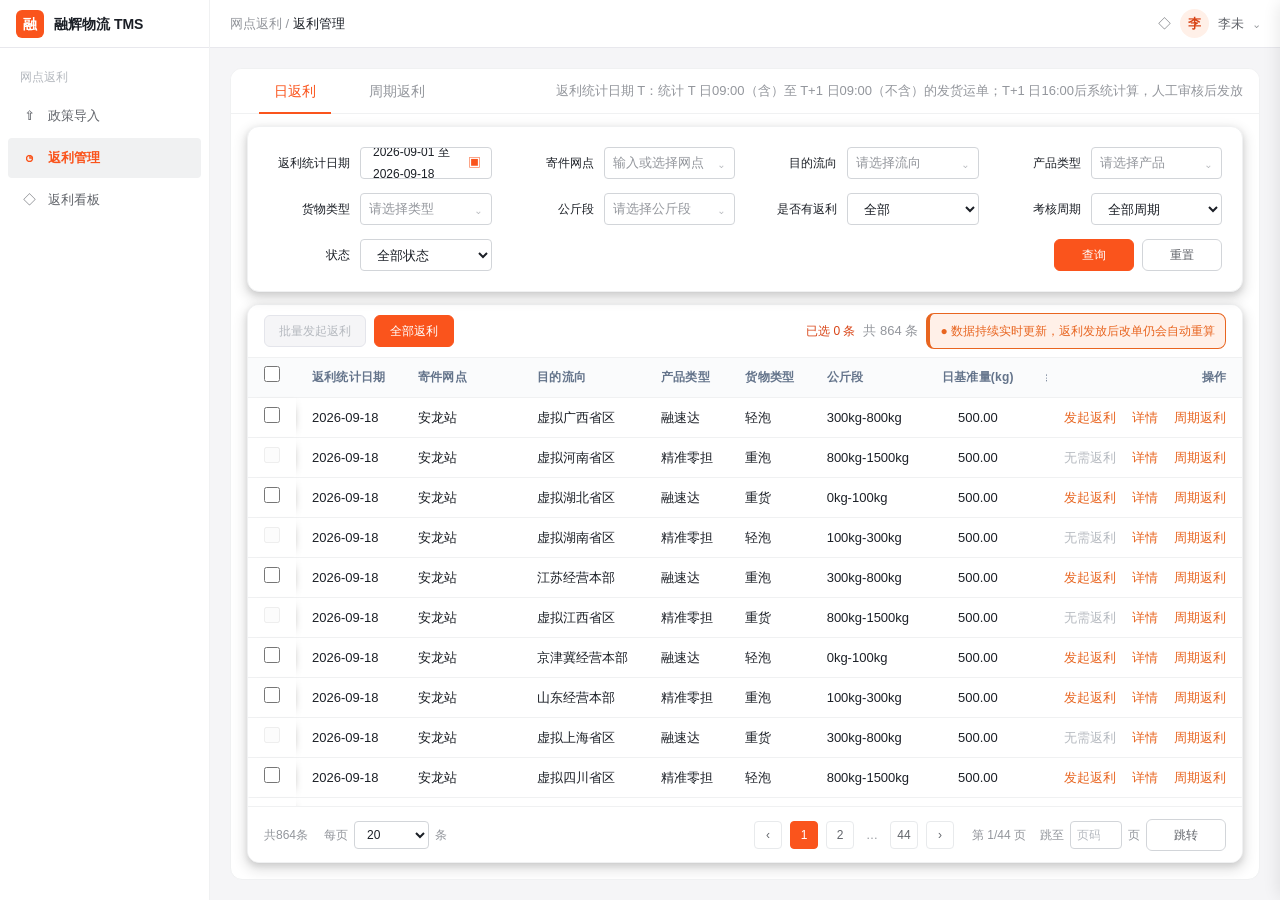
==== 99-产品原型prototype/每日返利/index.html @ 38b9f98c "首次提交" ====
<!doctype html>
<html lang="zh-CN">
<head>
  <meta charset="UTF-8" />
  <meta name="viewport" content="width=device-width,initial-scale=1" />
  <title>返利管理 - 网点返利</title>
  <style>
    :root{--orange:#ea580c;--orange2:#f97316;--deep:#c2410c;--cream:#fff7ed;--peach:#ffedd5;--amber:#f59e0b;--red:#e11d48;--ink:#292524;--sub:#78716c;--line:#e7e5e4;--paper:#fff;--bg:#f5f5f4}
    *{box-sizing:border-box}html,body{height:100%;margin:0;font:14px/1.5 "Microsoft YaHei","PingFang SC",sans-serif;color:var(--ink);background:var(--bg)}button,input,select{font:inherit}button{cursor:pointer}
    .app{min-height:100%;display:grid;grid-template-columns:200px minmax(0,1fr);grid-template-rows:54px minmax(0,1fr)}
    .topbar{grid-column:1/3;display:flex;align-items:center;background:#fff;border-bottom:1px solid var(--line);z-index:10}.brand{width:200px;height:54px;padding:0 18px;display:flex;align-items:center;gap:10px;border-right:1px solid var(--line);font-weight:650}.brand-mark{width:28px;height:28px;border-radius:8px;display:grid;place-items:center;color:#fff;background:linear-gradient(145deg,var(--orange2),var(--orange));box-shadow:0 6px 14px rgba(234,88,12,.22)}.top-actions{flex:1;display:flex;align-items:center;justify-content:space-between;padding:0 18px}.crumb{font-size:13px;color:var(--sub)}.crumb strong{color:var(--ink)}.user{display:flex;align-items:center;gap:9px}.avatar{width:29px;height:29px;border-radius:50%;display:grid;place-items:center;background:var(--peach);color:var(--deep);font-weight:700}
    .sidebar{grid-row:2;background:#fff;border-right:1px solid var(--line);padding:12px 8px}.menu-title{padding:6px 12px;color:#a8a29e;font-size:12px}.menu-item{height:42px;padding:0 12px;margin:2px 0;display:flex;align-items:center;gap:10px;border-radius:8px;color:#44403c;text-decoration:none}.menu-item:hover{background:#fafaf9}.menu-item.active{padding-left:9px;border-left:3px solid var(--orange);background:var(--cream);color:var(--deep);font-weight:650}.menu-icon{width:18px;text-align:center}
    .main{grid-column:2;grid-row:2;min-width:0;overflow:auto;padding:20px}.page-head{display:flex;align-items:flex-end;justify-content:space-between;margin-bottom:16px}.page-head h1{font-size:22px;margin:0 0 3px}.muted{font-size:13px;color:var(--sub)}
    .date-nav{display:flex;align-items:center;gap:8px;background:rgba(255,255,255,.72);border:1px solid rgba(255,255,255,.9);border-radius:15px;padding:7px;backdrop-filter:blur(18px);box-shadow:0 10px 24px rgba(120,53,15,.07)}.date-nav input{height:34px;border:0;background:transparent;padding:0 8px;outline:0}.icon-btn{width:34px;height:34px;border:0;border-radius:10px;background:#fff;color:var(--deep)}
    .kpis{display:grid;grid-template-columns:repeat(4,minmax(0,1fr));gap:12px;margin-bottom:14px}.kpi{position:relative;overflow:hidden;min-height:116px;padding:16px;border:1px solid rgba(255,255,255,.94);border-radius:20px;background:linear-gradient(145deg,rgba(255,255,255,.92),rgba(255,247,237,.68));box-shadow:0 12px 30px rgba(120,53,15,.08);backdrop-filter:blur(18px)}.kpi:after{content:"";position:absolute;width:92px;height:92px;border-radius:50%;right:-34px;bottom:-42px;background:rgba(251,146,60,.12)}.kpi-label{color:var(--sub);font-size:13px}.kpi-value{font-size:27px;font-weight:760;margin-top:8px;letter-spacing:-.5px}.kpi-value.orange{color:var(--orange)}.kpi-value.red{color:var(--red)}.kpi-foot{margin-top:6px;color:#a8a29e;font-size:12px}
    .panel{background:#fff;border:1px solid var(--line);border-radius:16px;box-shadow:0 4px 18px rgba(68,64,60,.05);overflow:hidden}.filter{display:grid;grid-template-columns:minmax(280px,1.7fr) repeat(4,minmax(140px,1fr)) auto;gap:12px;padding:14px 16px;border-bottom:1px solid #f0efed}.field label{display:block;font-size:12px;color:var(--sub);margin-bottom:5px}.control{width:100%;height:34px;padding:0 10px;border:1px solid #d6d3d1;border-radius:9px;background:#fff;outline:0}.control:focus{border-color:#fb923c;box-shadow:0 0 0 3px rgba(251,146,60,.12)}.date-range{display:grid;grid-template-columns:1fr auto 1fr;align-items:center;gap:7px}.date-range span{color:#a8a29e;font-size:12px}.filter-actions{display:flex;align-items:flex-end;gap:8px}.btn{height:34px;padding:0 14px;border:1px solid #d6d3d1;border-radius:9px;background:#fff;color:#44403c}.btn:hover{border-color:#fb923c;color:var(--deep);background:var(--cream)}.btn.primary{border-color:var(--orange);background:linear-gradient(135deg,var(--orange2),var(--orange));color:#fff;box-shadow:0 6px 14px rgba(234,88,12,.18)}.btn.text{border:0;background:transparent;color:var(--orange);padding:0 6px}.btn:disabled{cursor:not-allowed;color:#a8a29e;background:#f5f5f4;border-color:#e7e5e4;box-shadow:none}
    .toolbar{min-height:54px;padding:8px 16px;display:flex;align-items:center;justify-content:space-between;gap:12px}.toolbar strong{font-size:15px}.toolbar-left,.toolbar-right{display:flex;align-items:center;gap:10px}.selection-count{color:var(--deep);font-size:12px}.notice{display:inline-flex;align-items:center;gap:7px;padding:6px 10px;border-radius:999px;background:var(--cream);color:var(--deep);font-size:12px}
    .table-wrap{overflow:auto}table{width:100%;min-width:1710px;border-collapse:separate;border-spacing:0}th,td{height:48px;padding:0 12px;border-bottom:1px solid #f0efed;text-align:left;white-space:nowrap}th{height:40px;background:#fafaf9;color:#57534e;font-weight:600;position:sticky;top:0;z-index:2}tbody tr:hover td{background:#fffaf5}.check-cell{width:46px;text-align:center;padding:0 8px}.sticky-select{position:sticky!important;left:0;z-index:4;background:#fff;box-shadow:5px 0 10px -9px rgba(68,64,60,.7)}.sticky-actions{position:sticky!important;right:0;z-index:4;background:#fff;box-shadow:none;text-align:right}th.sticky-select,th.sticky-actions{z-index:7;background:#fafaf9}tbody tr:hover .sticky-select,tbody tr:hover .sticky-actions{background:#fffaf5}.row-check{width:17px;height:17px;margin:0;accent-color:var(--orange);cursor:pointer}.row-check:disabled{cursor:not-allowed;opacity:.38}.num,.numeric-head{text-align:center;font-variant-numeric:tabular-nums}.money,.daily-delta-positive{font-weight:700;color:var(--orange)}.daily-delta-negative{font-weight:600;color:#78716c}.negative{font-weight:700;color:var(--red)}.tag{display:inline-flex;align-items:center;height:24px;padding:0 8px;border-radius:999px;font-size:12px}.tag.wait{background:#fff7ed;color:#c2410c}.tag.done{background:#fefce8;color:#a16207}.tag.calc{background:#fffbeb;color:#b45309}.adjust-chip{display:inline-flex;align-items:center;height:24px;padding:0 8px;border-radius:999px;background:#f5f5f4;color:var(--sub);font-size:12px}.adjust-chip.changed{background:#fff1f2;color:#be123c;font-weight:650}.row-actions{display:flex;align-items:center;justify-content:flex-end;gap:16px}
    .pager{height:52px;padding:0 16px;display:flex;align-items:center;justify-content:flex-end;gap:8px;color:var(--sub)}.page{width:30px;height:30px;border:1px solid var(--line);border-radius:8px;background:#fff}.page.active{background:var(--orange);border-color:var(--orange);color:#fff}
    .overlay{position:fixed;inset:0;background:rgba(41,37,36,.26);opacity:0;visibility:hidden;transition:.2s;z-index:30;backdrop-filter:blur(4px)}.overlay.show{opacity:1;visibility:visible}.drawer{position:fixed;top:0;right:0;width:66.666vw;height:100vh;background:rgba(255,255,255,.94);transform:translateX(100%);transition:.25s;z-index:31;box-shadow:-18px 0 50px rgba(41,37,36,.16);backdrop-filter:blur(24px)}.drawer.show{transform:none}.drawer-head{height:64px;padding:0 20px;display:flex;align-items:center;justify-content:space-between;border-bottom:1px solid var(--line)}.drawer-head h2{font-size:18px;margin:0}.close{width:34px;height:34px;border:0;border-radius:50%;background:#f5f5f4;font-size:21px}.drawer-body{height:calc(100vh - 64px);overflow:auto;padding:18px 20px}.detail-summary{display:grid;grid-template-columns:repeat(5,1fr);gap:10px;margin-bottom:16px}.mini{padding:12px;border-radius:14px;background:linear-gradient(145deg,#fff,#fff7ed);border:1px solid #ffedd5}.mini span{display:block;color:var(--sub);font-size:12px}.mini strong{display:block;margin-top:5px;font-size:17px}.tabs,.trace-tabs{display:flex;gap:6px;padding:5px;background:#f5f5f4;border-radius:12px;margin-bottom:14px}.tab,.trace-tab{flex:1;height:34px;border:0;border-radius:9px;background:transparent;color:var(--sub)}.tab.active,.trace-tab.active{background:#fff;color:var(--deep);font-weight:650;box-shadow:0 3px 9px rgba(68,64,60,.08)}.trace-summary{display:grid;grid-template-columns:repeat(4,1fr);gap:10px;margin-bottom:14px}.trace-card{padding:13px;border:1px solid #ffedd5;border-radius:14px;background:linear-gradient(145deg,#fff,#fff7ed)}.trace-card span{display:block;color:var(--sub);font-size:12px}.trace-card strong{display:block;margin-top:5px;font-size:18px}.trace-note{padding:10px 12px;margin-bottom:14px;border-radius:12px;background:#fff7ed;color:#9a3412;font-size:12px}.difference-link{border:0;border-bottom:1px dashed currentColor;background:transparent;padding:2px 0;color:#be123c;font-weight:700;cursor:pointer}.difference-link:hover{color:#9f1239}.detail-table tr.linked-change td{animation:changeFlash 2.2s ease;border-top:1px solid #fb923c;border-bottom:1px solid #fb923c}@keyframes changeFlash{0%,45%{background:#ffedd5}100%{background:transparent}}.month-overview{display:grid;grid-template-columns:repeat(4,1fr);gap:10px;margin-bottom:14px}.month-metric{padding:14px;border:1px solid rgba(255,255,255,.94);border-radius:17px;background:linear-gradient(145deg,rgba(255,255,255,.96),rgba(255,247,237,.76));box-shadow:0 8px 22px rgba(120,53,15,.06)}.month-metric span{display:block;color:var(--sub);font-size:12px}.month-metric strong{display:block;margin-top:5px;font-size:20px}.calendar-legend{display:flex;align-items:center;justify-content:space-between;margin:5px 2px 10px}.legend-items{display:flex;gap:14px;color:var(--sub);font-size:12px}.legend-dot{display:inline-block;width:8px;height:8px;margin-right:5px;border-radius:50%;background:#fb923c}.legend-dot.under{background:#fda4af}.legend-dot.future{background:#d6d3d1}.month-calendar-wrap{overflow:auto;padding-bottom:3px}.month-calendar{min-width:760px;display:grid;grid-template-columns:repeat(7,1fr);gap:8px}.calendar-week{padding:5px;text-align:center;color:#a8a29e;font-size:12px}.day-cell{position:relative;min-height:116px;padding:10px;border:1px solid rgba(255,255,255,.95);border-radius:16px;background:rgba(255,255,255,.74);box-shadow:0 6px 18px rgba(120,53,15,.05);overflow:hidden}.day-cell.over{background:linear-gradient(145deg,rgba(255,255,255,.94),rgba(255,237,213,.88));border-color:#fed7aa}.day-cell.under{background:linear-gradient(145deg,rgba(255,255,255,.94),rgba(255,241,242,.78));border-color:#ffe4e6}.day-cell.future{background:rgba(245,245,244,.62);border-color:#e7e5e4;color:#a8a29e}.day-cell.selected{box-shadow:0 0 0 2px #f97316,0 10px 24px rgba(234,88,12,.15)}.day-top{display:flex;align-items:center;justify-content:space-between}.day-number{font-weight:700}.day-status{font-size:11px;color:var(--sub)}.day-delta{margin-top:11px;font-size:18px;font-weight:760}.day-cell.over .day-delta{color:#ea580c}.day-cell.under .day-delta{color:#be123c}.day-weight{margin-top:3px;color:var(--sub);font-size:11px}.day-rebate{position:absolute;left:10px;bottom:9px;font-size:12px;font-weight:650;color:#c2410c}.detail-card{padding:14px;border:1px solid var(--line);border-radius:15px;margin-bottom:10px}.detail-card-head{display:flex;align-items:center;justify-content:space-between;margin-bottom:10px}.detail-card h3{font-size:14px;margin:0}.detail-count{padding:4px 9px;border-radius:999px;background:var(--cream);color:var(--deep);font-size:12px}.detail-table{width:100%;min-width:880px}.detail-table th,.detail-table td{height:40px}.detail-pager{display:flex;align-items:center;justify-content:flex-end;gap:8px;margin-top:12px;color:var(--sub);font-size:12px}
    .confirm{position:fixed;left:50%;top:50%;width:430px;max-width:calc(100vw - 32px);transform:translate(-50%,-46%) scale(.98);opacity:0;visibility:hidden;z-index:32;background:rgba(255,255,255,.94);border:1px solid rgba(255,255,255,.94);border-radius:22px;box-shadow:0 24px 60px rgba(41,37,36,.22);backdrop-filter:blur(24px);transition:.2s}.confirm.show{opacity:1;visibility:visible;transform:translate(-50%,-50%) scale(1)}.confirm-body{padding:22px}.confirm h2{margin:0 0 8px;font-size:19px}.confirm-amount{font-size:30px;font-weight:780;color:var(--orange);margin:16px 0}.confirm-foot{display:flex;justify-content:flex-end;gap:8px;padding:14px 20px;border-top:1px solid var(--line)}.toast{position:fixed;left:50%;bottom:28px;transform:translate(-50%,20px);opacity:0;z-index:50;background:#292524;color:#fff;padding:10px 16px;border-radius:999px;transition:.2s}.toast.show{opacity:1;transform:translate(-50%,0)}
    .page-tabs{display:flex;align-items:center;gap:6px;width:max-content;margin:0 0 14px;padding:5px;border:1px solid rgba(255,255,255,.94);border-radius:15px;background:rgba(255,255,255,.72);box-shadow:0 8px 24px rgba(120,53,15,.06);backdrop-filter:blur(18px)}.page-tab{min-width:128px;height:38px;padding:0 22px;border:0;border-radius:11px;background:transparent;color:var(--sub);font-weight:650}.page-tab.active{background:#fff;color:var(--deep);box-shadow:0 4px 12px rgba(120,53,15,.1)}.rebate-view[hidden]{display:none}.cycle-filter{grid-template-columns:repeat(4,minmax(150px,1fr))}.cycle-filter .filter-actions{justify-content:flex-end}.cycle-table table{min-width:1840px}.tag.success{background:#fff7ed;color:#9a3412}.tag.pending{background:#fffbeb;color:#b45309}.tag.adjusting{background:#fff1f2;color:#be123c}.cycle-delta.positive{color:var(--orange);font-weight:700}.cycle-delta.negative{color:var(--red);font-weight:700}.auto-note{display:inline-flex;align-items:center;gap:7px;padding:6px 10px;border-radius:999px;background:#fff7ed;color:#9a3412;font-size:12px}.formula{padding:12px;border-radius:12px;background:#fff7ed;color:#9a3412;line-height:1.8}.cycle-detail-grid{display:grid;grid-template-columns:repeat(4,1fr);gap:10px;margin-bottom:14px}
    .period-calendar-layout{display:grid;gap:14px}.period-calendar-layout.month-mode{grid-template-columns:minmax(0,1fr) 210px;align-items:stretch}.period-calendar-main{min-width:0}.period-summary-row{display:grid;grid-template-columns:repeat(2,minmax(0,1fr));gap:12px;margin-bottom:14px}.period-summary-card,.period-summary-side{border:1px solid #fed7aa;border-radius:18px;background:linear-gradient(145deg,rgba(255,255,255,.98),rgba(255,247,237,.88));box-shadow:0 10px 26px rgba(120,53,15,.08)}.period-summary-card{padding:16px}.period-summary-card span,.period-summary-side span{display:block;color:var(--sub);font-size:12px}.period-summary-card strong{display:block;margin-top:8px;font-size:24px}.period-summary-side{display:flex;min-height:100%;flex-direction:column;justify-content:center;padding:22px 18px;text-align:center}.period-summary-side .period-status{margin:12px 0 24px;font-size:30px;color:var(--orange)}.period-summary-side .period-status.unmet{color:var(--red)}.period-summary-side .period-rebate{margin-top:8px;font-size:28px;color:var(--orange)}.period-summary-side .period-meta{margin-top:24px;padding-top:18px;border-top:1px solid #fed7aa;text-align:left;line-height:2}.week-calendar{display:grid;grid-template-columns:repeat(7,minmax(105px,1fr));gap:8px;min-width:790px}.week-day-label{margin-bottom:5px;color:var(--sub);font-size:11px}.period-title{display:flex;align-items:center;justify-content:space-between;margin-bottom:10px}.period-title strong{font-size:15px}.period-badge{padding:5px 10px;border-radius:999px;background:#fff7ed;color:#c2410c;font-size:12px}
    .week-period-list{display:grid;gap:14px}.week-period-row{display:grid;grid-template-columns:minmax(0,1fr) 190px;gap:12px;align-items:stretch;padding-bottom:14px;border-bottom:1px solid var(--rh-line-light)}.week-period-row:last-child{padding-bottom:0;border-bottom:0}.week-period-main{min-width:0}.week-period-summary{display:flex;flex-direction:column;justify-content:center;min-height:100%;padding:16px;border:1px solid #fed7aa;border-radius:16px;background:linear-gradient(145deg,rgba(255,255,255,.98),rgba(255,247,237,.88));text-align:center}.week-period-summary span{color:var(--sub);font-size:12px}.week-period-summary strong{display:block;margin:8px 0;font-size:22px}.week-period-summary .period-ended-result{display:grid;gap:12px}.week-period-summary .period-ended-result strong{margin:3px 0}.week-period-summary .period-not-ended{color:var(--orange)}
    @media(max-width:1100px){.kpis{grid-template-columns:repeat(2,1fr)}.filter,.cycle-filter{grid-template-columns:repeat(3,1fr)}.date-field{grid-column:span 2}.detail-summary,.trace-summary,.month-overview,.cycle-detail-grid{grid-template-columns:repeat(2,1fr)}.period-calendar-layout.month-mode,.week-period-row{grid-template-columns:1fr}.period-summary-side,.week-period-summary{min-height:auto}}@media(max-width:760px){.app{grid-template-columns:1fr}.topbar{grid-column:1}.brand{width:auto;border:0}.crumb,.sidebar{display:none}.main{grid-column:1;padding:12px}.page-head{align-items:flex-start;gap:10px}.page-tabs{width:100%}.page-tab{flex:1;min-width:0}.kpis{grid-template-columns:1fr 1fr}.filter,.cycle-filter{grid-template-columns:1fr}.date-field{grid-column:auto}.date-range{grid-template-columns:1fr}.date-range span{display:none}.drawer{width:100vw}.period-summary-row{grid-template-columns:1fr}}
  </style>
  <link rel="stylesheet" href="../rh-design-v3.css" />
  <style>
    body.rebate-page{overflow:hidden}
    .rebate-page .app{height:100vh;min-height:0;overflow:hidden}
    .rebate-page .topbar{position:relative;z-index:30;flex:none}
    .rebate-page .sidebar{min-height:0;overflow:hidden!important}
    .rebate-page .main{display:flex;height:100%;min-height:0;overflow:hidden!important;padding:20px}
    .rebate-page .rebate-workspace{display:flex;flex:1;flex-direction:column;width:100%;height:100%;min-height:0;overflow:hidden;border-radius:12px!important}
    .rebate-page .page-tabs{display:flex;flex:0 0 44px;align-items:stretch;width:100%;margin:0;padding:0 16px;border:0;border-bottom:1px solid var(--rh-line-light);border-radius:0;background:var(--rh-white);box-shadow:none;backdrop-filter:none}
    .rebate-page .page-tab{position:relative;min-width:96px;height:44px;padding:0 16px;border:0;border-radius:0;color:var(--rh-text-3);background:transparent;font-weight:500;box-shadow:none}
    .rebate-page .page-tab.active{color:var(--rh-primary);background:transparent;box-shadow:none}
    .rebate-page .page-tab.active:after{content:"";position:absolute;right:12px;bottom:-1px;left:12px;height:2px;background:var(--rh-primary)}
    .rebate-page .tab-note{display:flex;align-items:center;margin-left:auto;white-space:nowrap}
    .rebate-page .rebate-view{flex:1;min-height:0;overflow:hidden;background:var(--rh-bg-page)}
    .rebate-page .rebate-view:not([hidden]){display:flex;flex-direction:column}
    .rebate-page .kpis{flex:0 0 auto;gap:12px;margin:0;padding:16px 16px 0}
    .rebate-page .kpi{min-height:88px;padding:14px 16px;border:1px solid var(--rh-line-light);border-radius:12px;background:var(--rh-white);box-shadow:var(--rh-shadow-1);backdrop-filter:none}
    .rebate-page .kpi:after{display:none}.rebate-page .kpi-value{margin-top:4px;font-size:24px}.rebate-page .kpi-foot{margin-top:2px}
    .rebate-page .rebate-layout{display:flex;flex:1;flex-direction:column;min-height:0;padding:12px 16px 16px;overflow:hidden}
    .rebate-page .search-card{position:relative;z-index:12;flex:0 0 auto;border:1px solid var(--rh-line-light);border-radius:12px;background:var(--rh-white);box-shadow:var(--rh-shadow-1)}
    .rebate-page .search-card .filter{display:grid;grid-template-columns:repeat(4,minmax(220px,1fr));gap:14px 20px;padding:20px!important;border:0;background:transparent!important}
    .rebate-page .search-card .field{display:grid;grid-template-columns:82px minmax(0,1fr);align-items:center;gap:10px;min-width:0}
    .rebate-page .search-card .field>label{display:block;margin:0;color:var(--rh-text-1);font-size:12px;line-height:20px;text-align:right}
    .rebate-page .search-card .date-field{grid-column:span 1}
    .rebate-page .search-card .date-range{min-width:0}.rebate-page .search-card .date-range .control{min-width:0;padding:0 6px;font-size:12px}
    .rebate-page .daily-multi-select .hidden,.rebate-page .cycle-multi-select .hidden{display:none!important}
    .rebate-page .search-card .filter-actions{grid-column:4;min-height:32px;padding:0;align-items:center;justify-content:flex-end}
    .rebate-page .result-card{display:flex;flex:1;flex-direction:column;min-height:0;margin-top:12px;overflow:hidden;border:1px solid var(--rh-line-light);border-radius:12px;background:var(--rh-white);box-shadow:var(--rh-shadow-1)}
    .rebate-page .result-card>.toolbar{flex:0 0 auto;min-height:56px;padding:8px 16px}
    .rebate-page .result-card>.table-wrap{flex:1;min-height:0;overflow:auto;border-top:1px solid var(--rh-line-light)}
    .rebate-page #dailyView .result-card>.table-wrap>table{min-width:1760px}
    .rebate-page #dailyView .result-card>.table-wrap>table th,
    .rebate-page #dailyView .result-card>.table-wrap>table td{padding-right:8px;padding-left:8px}
    .rebate-page #cycleView .result-card>.table-wrap>table{min-width:1840px}
    .rebate-page #cycleView .result-card>.table-wrap>table th,
    .rebate-page #cycleView .result-card>.table-wrap>table td{padding-right:8px;padding-left:8px}
    .rebate-page #cycleView .result-card>.table-wrap>table th:first-child,
    .rebate-page #cycleView .result-card>.table-wrap>table td:first-child{position:sticky;left:0;z-index:4;min-width:190px;background:var(--rh-white);box-shadow:5px 0 10px -9px rgba(68,64,60,.7)}
    .rebate-page #cycleView .result-card>.table-wrap>table th:first-child{z-index:7;background:var(--fill-2)}
    .rebate-page #cycleView .result-card>.table-wrap>table tbody tr:hover td:first-child{background:var(--rh-row-hover)}
    .rebate-page .result-card>.policy-pager{position:relative;z-index:5;display:flex;flex:0 0 56px;align-items:center;justify-content:space-between!important;gap:16px;margin:0;padding:0 16px;border-top:1px solid var(--rh-line-light);background:var(--rh-white)!important}
    .rebate-page .pager-summary,.rebate-page .pager-controls,.rebate-page .page-size-control{display:flex;align-items:center}.rebate-page .pager-summary{gap:16px}.rebate-page .pager-controls{gap:8px}.rebate-page .page-size-control{gap:6px;color:var(--rh-text-3)}
    .rebate-page .page-size-control select{height:28px;padding:0 24px 0 8px;border:1px solid var(--rh-line-strong);border-radius:4px;color:var(--rh-text-1);background:var(--rh-white);font-size:12px}.rebate-page .page-status{min-width:62px;color:var(--rh-text-3);text-align:right}
    .rebate-page .page-jump{display:flex;align-items:center;gap:6px;margin-left:6px;color:var(--rh-text-3);white-space:nowrap}.rebate-page .page-jump input{width:52px;height:28px;padding:0 6px;border:1px solid var(--rh-line-strong);border-radius:4px;text-align:center;outline:0}.rebate-page .page-jump input:focus{border-color:var(--rh-primary);box-shadow:0 0 0 2px var(--rh-primary-light)}.rebate-page .page-gap{display:inline-grid;width:20px;height:28px;place-items:center;color:var(--rh-text-3)}
    .rebate-page .tag.paid{color:#57534e!important;background:#f5f5f4!important;border:1px solid #d6d3d1!important}
    .rebate-page .sticky-actions .row-actions{justify-content:flex-end!important;gap:16px!important}
    .rebate-page .sticky-actions .action-link{min-width:0!important;height:auto!important;padding:0!important;border:0!important;border-radius:0!important;background:transparent!important;box-shadow:none!important;color:var(--rh-secondary)!important;font-size:13px!important;font-weight:400!important;line-height:21px!important;cursor:pointer;transition:color .16s ease}
    .rebate-page .sticky-actions .action-link:hover{color:var(--rh-secondary-active)!important;background:transparent!important}
    .rebate-page .sticky-actions .action-link.rebate-btn{color:var(--rh-secondary)!important;font-weight:400!important}
    .rebate-page .sticky-actions .action-link:focus-visible{outline:2px solid rgba(250,84,28,.28);outline-offset:2px}
    .rebate-page .sticky-actions .action-link:disabled{color:var(--rh-text-4)!important;background:transparent!important;opacity:1!important;cursor:not-allowed}
    .rebate-page .prototype-waybill-actions{display:flex;align-items:center;gap:14px;white-space:nowrap}.rebate-page .prototype-waybill-action{padding:0;border:0;background:transparent;color:var(--rh-secondary);font-size:13px;cursor:pointer}.rebate-page .prototype-waybill-action:hover{color:var(--rh-secondary-active)}.rebate-page .prototype-waybill-action.delete{color:var(--rh-error)}.rebate-page .prototype-only-note{color:var(--rh-text-3);font-size:12px;font-weight:400}.rebate-page .prototype-edit-control{width:132px;height:30px;padding:0 7px;border:1px solid var(--rh-line-strong);border-radius:6px;background:var(--rh-white);color:var(--rh-text-1);font-size:12px;outline:0}.rebate-page .prototype-edit-control:focus{border-color:var(--rh-primary);box-shadow:0 0 0 2px var(--rh-primary-light)}.rebate-page .prototype-edit-weight{width:96px;text-align:right}
    .rebate-page th{position:sticky;top:0;z-index:2}.rebate-page .toolbar-right{flex-wrap:wrap;justify-content:flex-end}
    @media(max-width:1200px){.rebate-page .tab-note{display:none}.rebate-page .search-card .filter{grid-template-columns:repeat(2,minmax(220px,1fr))}.rebate-page .search-card .filter-actions{grid-column:2}}
    @media(max-width:760px){body.rebate-page{overflow:auto}.rebate-page .app{height:auto;min-height:100%}.rebate-page .main{height:auto;overflow:visible!important;padding:12px}.rebate-page .rebate-workspace,.rebate-page .rebate-view,.rebate-page .rebate-layout{height:auto;overflow:visible}.rebate-page .search-card .filter{grid-template-columns:1fr;padding:16px!important}.rebate-page .search-card .field{grid-template-columns:78px minmax(0,1fr)}.rebate-page .search-card .filter-actions{grid-column:1}.rebate-page .result-card>.table-wrap{max-height:60vh}.rebate-page .result-card>.policy-pager{align-items:flex-start;flex-direction:column;height:auto;padding:12px 16px}.rebate-page .kpis{grid-template-columns:1fr 1fr}}
  </style>
  <script src="../rh-design-v3.js" defer></script>
</head>
<body class="rebate-page">
<div class="app">
  <header class="topbar"><div class="brand"><div class="brand-mark">融</div><span>融辉物流 TMS</span></div><div class="top-actions"><div class="crumb">网点返利 / <strong>返利管理</strong></div><div class="user"><span>◇</span><div class="avatar">李</div><span>李未</span><span>⌄</span></div></div></header>
  <aside class="sidebar"><div class="menu-title">网点返利</div><a class="menu-item" href="../政策管理/index.html"><span class="menu-icon">⇧</span>政策导入</a><a class="menu-item active" href="../每日返利/index.html"><span class="menu-icon">◷</span>返利管理</a><a class="menu-item" href="../返利看板/index.html"><span class="menu-icon">◇</span>返利看板</a></aside>
  <main class="main">
    <section class="workspace rebate-workspace">
    <nav class="page-tabs" aria-label="返利类型"><button class="page-tab active" type="button" data-page-tab="daily">日返利</button><button class="page-tab" type="button" data-page-tab="cycle">周期返利</button><div class="tab-note muted" id="pageSubtitle">返利统计日期 T：统计 T 日09:00（含）至 T+1 日09:00（不含）的发货运单；T+1 日16:00后系统计算，人工审核后发放</div></nav>
    <div id="dailyView" class="rebate-view">
    <div class="rebate-layout">
      <section class="search-card">
      <div class="filter">
        <div class="field date-field"><label>返利统计日期</label><div class="date-range-picker"><button id="rebateDateRange" class="date-range-trigger" type="button" aria-expanded="false"><span id="rebateDateText">2026-09-01 至 2026-09-18</span><span class="date-range-icon">▣</span></button><input id="rebateDateStart" type="hidden" value="2026-09-01" /><input id="rebateDateEnd" type="hidden" value="2026-09-18" /><div id="rebateDatePopover" class="date-range-popover hidden"><div class="range-calendar-head"><button id="rebateRangePrevMonth" class="range-month-btn" type="button" aria-label="上一个月">‹</button><strong id="rebateRangeMonthLabel"></strong><button id="rebateRangeNextMonth" class="range-month-btn" type="button" aria-label="下一个月">›</button></div><div class="range-weekdays"><span>日</span><span>一</span><span>二</span><span>三</span><span>四</span><span>五</span><span>六</span></div><div id="rebateRangeCalendarDays" class="range-calendar-days"></div><div id="rebateRangeSelectionTip" class="range-selection-tip">请选择开始日期</div><div class="date-range-actions"><button id="rebateDateClear" class="btn text" type="button">清除</button><button id="rebateDateConfirm" class="btn primary" type="button">确认日期</button></div></div></div></div>
          <div class="field"><label>寄件网点</label><details class="multi-select daily-multi-select" data-daily-filter="site" data-searchable="true"><summary>输入或选择网点</summary><div class="multi-options"></div></details></div>
          <div class="field"><label>目的流向</label><details class="multi-select daily-multi-select" data-daily-filter="flow" data-searchable="true"><summary>请选择流向</summary><div class="multi-options"></div></details></div>
          <div class="field"><label>产品类型</label><details class="multi-select daily-multi-select" data-daily-filter="product"><summary>请选择产品</summary><div class="multi-options"></div></details></div>
          <div class="field"><label>货物类型</label><details class="multi-select daily-multi-select" data-daily-filter="cargo"><summary>请选择类型</summary><div class="multi-options"></div></details></div>
          <div class="field"><label>公斤段</label><details class="multi-select daily-multi-select" data-daily-filter="band"><summary>请选择公斤段</summary><div class="multi-options"></div></details></div>
          <div class="field"><label>是否有返利</label><select id="dailyHasRebateFilter" class="control"><option value="">全部</option><option value="yes">有返利</option><option value="no">无返利</option></select></div>
          <div class="field"><label>考核周期</label><select id="dailyCycleFilter" class="control"><option value="">全部周期</option><option value="周">周</option><option value="月">月</option></select></div>
          <div class="field"><label>状态</label><select id="dailyStatusFilter" class="control"><option value="">全部状态</option><option>待发放</option><option>已发放</option></select></div>
        <div class="filter-actions"><button class="btn primary" id="queryBtn">查询</button><button class="btn" id="resetBtn">重置</button></div>
      </div>
      </section>
      <section class="result-card">
      <div class="toolbar"><div class="toolbar-left"><button class="btn" id="batchRebateBtn" disabled>批量发起返利</button><button class="btn primary" id="allRebateBtn">全部返利</button></div><div class="toolbar-right"><span class="selection-count" id="selectionCount">已选 0 条</span><span class="muted" id="resultCount">共 4 条</span><span class="notice">● 数据持续实时更新，返利发放后改单仍会自动重算</span></div></div>
      <div class="table-wrap"><table><thead><tr><th class="check-cell sticky-select"><input id="selectAll" class="row-check" type="checkbox" aria-label="全选当前可返利记录" /></th><th>返利统计日期</th><th>寄件网点</th><th>目的流向</th><th>产品类型</th><th>货物类型</th><th>公斤段</th><th class="numeric-head">日基准量(kg)</th><th class="numeric-head">结算总重(kg)</th><th class="numeric-head">差值(kg)</th><th class="numeric-head">返利单价(元/kg)</th><th class="numeric-head">返利(元)</th><th>考核周期</th><th>状态</th><th>发放时间</th><th>最新更新时间</th><th class="sticky-actions">操作</th></tr></thead><tbody id="dailyBody"></tbody></table></div>
      <div class="pager policy-pager"><div class="pager-summary"><span id="pagerCount">共0条</span><label class="page-size-control">每页<select id="dailyPageSize" aria-label="日返利每页展示条数"><option value="10">10</option><option value="20" selected>20</option><option value="50">50</option><option value="100">100</option></select>条</label></div><div class="pager-controls" id="dailyPagerControls"></div></div>
      </section>
    </div>
    </div>

    <div id="cycleView" class="rebate-view" hidden>
      <div class="rebate-layout">
        <section class="search-card">
        <div class="filter cycle-filter">
          <div class="field date-field"><label>返利周期</label><div class="date-range-picker"><button id="cycleDateRange" class="date-range-trigger" type="button" aria-expanded="false"><span id="cycleDateText">2026-09-01 至 2026-09-30</span><span class="date-range-icon">▣</span></button><input id="cycleStart" type="hidden" value="2026-09-01" /><input id="cycleEnd" type="hidden" value="2026-09-30" /><div id="cycleDatePopover" class="date-range-popover hidden"><div class="range-calendar-head"><button id="cycleRangePrevMonth" class="range-month-btn" type="button" aria-label="上一个月">‹</button><strong id="cycleRangeMonthLabel"></strong><button id="cycleRangeNextMonth" class="range-month-btn" type="button" aria-label="下一个月">›</button></div><div class="range-weekdays"><span>日</span><span>一</span><span>二</span><span>三</span><span>四</span><span>五</span><span>六</span></div><div id="cycleRangeCalendarDays" class="range-calendar-days"></div><div id="cycleRangeSelectionTip" class="range-selection-tip">请选择开始日期</div><div class="date-range-actions"><button id="cycleDateClear" class="btn text" type="button">清除</button><button id="cycleDateConfirm" class="btn primary" type="button">确认日期</button></div></div></div></div>
          <div class="field"><label>寄件网点</label><details class="multi-select cycle-multi-select" data-cycle-filter="site"><summary>输入或选择网点</summary><div class="multi-options"></div></details></div>
          <div class="field"><label>目的流向</label><details class="multi-select cycle-multi-select" data-cycle-filter="flow"><summary>请选择流向</summary><div class="multi-options"></div></details></div>
          <div class="field"><label>产品类型</label><details class="multi-select cycle-multi-select" data-cycle-filter="product"><summary>请选择产品</summary><div class="multi-options"></div></details></div>
          <div class="field"><label>货物类型</label><details class="multi-select cycle-multi-select" data-cycle-filter="cargo"><summary>请选择类型</summary><div class="multi-options"></div></details></div>
          <div class="field"><label>公斤段</label><details class="multi-select cycle-multi-select" data-cycle-filter="band"><summary>请选择公斤段</summary><div class="multi-options"></div></details></div>
          <div class="field"><label>考核周期</label><select id="cycleTypeFilter" class="control"><option value="">全部周期</option><option value="周">周</option><option value="月">月</option></select></div>
          <div class="field"><label>是否有返利</label><select id="cycleHasRebateFilter" class="control"><option value="">全部</option><option value="yes">是</option><option value="no">否</option></select></div>
          <div class="filter-actions"><button class="btn primary" id="cycleQueryBtn">查询</button><button class="btn" id="cycleResetBtn">重置</button></div>
        </div>
        </section>
        <section class="result-card">
        <div class="toolbar"><div><strong>周期返利结果</strong> <span class="muted" id="cycleResultCount">共 6 条</span></div><div class="toolbar-right"><span class="auto-note">● 周期数据窗口结束当天17:00自动计算周期扣款，后续补扣和退回自动执行</span></div></div>
        <div class="table-wrap cycle-table"><table><thead><tr><th>返利周期</th><th>寄件网点</th><th>目的流向</th><th>产品类型</th><th>货物类型</th><th>公斤段</th><th>考核周期</th><th class="numeric-head">总返利(元)</th><th class="numeric-head">周期基准量(kg)</th><th class="numeric-head">周期结算总重(kg)</th><th class="numeric-head">差值(kg)</th><th class="numeric-head">周期最高返利单价(元/kg)</th><th class="numeric-head">初始返利(元)</th><th class="numeric-head">总扣罚(元)</th><th class="sticky-actions">操作</th></tr></thead><tbody id="cycleBody"></tbody></table></div>
        <div class="pager policy-pager"><div class="pager-summary"><span id="cyclePagerCount">共0条</span><label class="page-size-control">每页<select id="cyclePageSize" aria-label="周期返利每页展示条数"><option value="10">10</option><option value="20" selected>20</option><option value="50">50</option><option value="100">100</option></select>条</label></div><div class="pager-controls" id="cyclePagerControls"></div></div>
        </section>
      </div>
    </div>
    </section>
  </main>
</div>
<div id="overlay" class="overlay"></div>
<aside id="drawer" class="drawer"><div class="drawer-head"><div><h2 id="drawerTitle">本月返利</h2><div class="muted" id="drawerSub"></div></div><button class="close" id="closeDrawer">×</button></div><div class="drawer-body"><div class="detail-summary" id="detailSummary"><div class="mini"><span>有效货量</span><strong id="dWeight">—</strong></div><div class="mini"><span>日基准量</span><strong id="dBase">—</strong></div><div class="mini"><span>返利单价</span><strong id="dPrice">—</strong></div><div class="mini"><span>奖励金额</span><strong id="dReward" style="color:var(--orange)">—</strong></div><div class="mini"><span>扣减金额</span><strong id="dDeduct" style="color:var(--red)">—</strong></div></div><div class="tabs" id="detailTabs"><button class="tab active">奖励明细</button><button class="tab">扣减与回扣</button><button class="tab">运单组成</button><button class="tab">计算过程</button></div><div id="tabContent"><div class="detail-card"><h3>日奖励</h3><div class="formula">日增量重量 = max（有效结算重量－日基准量，0）<br/>日返利金额 = 日增量重量 × 当日有效返利单价</div></div><div class="detail-card"><h3>奖励组成</h3><table class="detail-table"><thead><tr><th>产品类型</th><th>货物类型</th><th>增量重量</th><th>返利单价</th><th>奖励金额</th></tr></thead><tbody><tr><td>精准零担</td><td>重货</td><td>1,200.00kg</td><td>0.12元/kg</td><td class="money">¥144.00</td></tr><tr><td>融安达</td><td>轻泡</td><td>620.00kg</td><td>0.12元/kg</td><td class="money">¥74.40</td></tr></tbody></table></div></div></div></aside>
<section id="confirm" class="confirm"><div class="confirm-body"><h2 id="confirmTitle">审核返利并确认发放</h2><div class="muted" id="confirmText">审核通过后，返利将直接进入网点账户</div><div class="confirm-amount" id="confirmAmount">¥0.00</div><div class="notice">发放后，后续改单仍会自动重算并形成调整记录</div></div><div class="confirm-foot"><button class="btn" id="cancelConfirm">取消</button><button class="btn primary" id="doRebate">审核通过并发放</button></div></section>
<div id="toast" class="toast">返利已审核并发放</div>
<script>
  const $=s=>document.querySelector(s),$$=s=>[...document.querySelectorAll(s)],format2=value=>Number(value).toLocaleString('zh-CN',{minimumFractionDigits:2,maximumFractionDigits:2});let currentRow=null,rebateRows=[],dailyPage=1,dailyPageSize=20,cyclePage=1,cyclePageSize=20,rebateRangeDraftStart='2026-09-01',rebateRangeDraftEnd='2026-09-18',rebateRangeCalendarMonth='2026-09';
  const policySites=[
    {code:'8590006',site:'安龙站',dailyBase:350,workdayBase:500,sundayBase:350},
    {code:'8510052',site:'安顺商贸城S站',dailyBase:500,workdayBase:500,sundayBase:500},
    {code:'8510088',site:'贵阳花溪S站',dailyBase:450,workdayBase:600,sundayBase:450}
  ];
  const policyFlows=[['771990','虚拟广西省区'],['371990','虚拟河南省区'],['279990','虚拟湖北省区'],['731990','虚拟湖南省区'],['259990','江苏经营本部'],['791990','虚拟江西省区'],['109990','京津冀经营本部'],['531990','山东经营本部'],['219990','虚拟上海省区'],['288990','虚拟四川省区'],['299990','虚拟西北省区'],['571990','浙江经营本部'],['551990','虚拟安徽省区'],['411991','虚拟东北省区'],['591990','虚拟福建省区'],['209990','广东经营本部']];
  const policyProducts=['融速达','精准零担'],policyCargos=['轻泡','重泡','重货'],policyBands=['0kg-100kg','100kg-300kg','300kg-800kg','800kg-1500kg'];
  const dailyFilterMeta={site:{placeholder:'输入或选择网点',searchPlaceholder:'输入网点名称搜索',searchAria:'输入寄件网点名称搜索',values:policySites.map(item=>item.site),searchable:true},flow:{placeholder:'请选择流向',searchPlaceholder:'输入流向名称搜索',searchAria:'输入目的流向名称搜索',values:policyFlows.map(([,name])=>name),searchable:true},product:{placeholder:'请选择产品',values:policyProducts},cargo:{placeholder:'请选择类型',values:policyCargos},band:{placeholder:'请选择公斤段',values:policyBands}};
  const cycleFilterMeta={site:{placeholder:'输入或选择网点',searchPlaceholder:'输入网点名称搜索',searchAria:'输入寄件网点名称搜索',values:policySites.map(item=>item.site),searchable:true},flow:{placeholder:'请选择流向',searchPlaceholder:'输入流向名称搜索',searchAria:'输入目的流向名称搜索',values:policyFlows.map(([,name])=>name),searchable:true},product:{placeholder:'请选择产品',values:policyProducts},cargo:{placeholder:'请选择类型',values:policyCargos},band:{placeholder:'请选择公斤段',values:policyBands}};
  function updateDailyFilterSummary(detail,key){const selected=[...detail.querySelectorAll('.multi-options input[value]')].filter(item=>item.checked),summary=detail.querySelector('summary'),placeholder=dailyFilterMeta[key].placeholder;summary.innerHTML=selected.length===0?`<span class="multi-placeholder">${placeholder}</span>`:`<span class="multi-tag-list">${selected.map(item=>`<span class="filter-tag"><span>${item.value}</span><button type="button" data-remove-daily-filter="${item.value}" aria-label="删除${item.value}">×</button></span>`).join('')}</span>`}
  function renderDailyMultiFilters(){Object.entries(dailyFilterMeta).forEach(([key,meta])=>{const detail=$(`.daily-multi-select[data-daily-filter="${key}"]`),box=detail.querySelector('.multi-options');box.innerHTML=`${meta.searchable?`<div class="multi-search-wrap"><input class="multi-search" type="search" placeholder="${meta.searchPlaceholder||'输入名称搜索'}" aria-label="${meta.searchAria||'输入名称搜索'}" /></div>`:''}<label class="multi-option multi-option-all"><input type="checkbox" data-select-all-daily="${key}" />全选</label>${meta.values.map(value=>`<label class="multi-option"><input type="checkbox" value="${value}" />${value}</label>`).join('')}${meta.searchable?'<div class="multi-no-result hidden">没有匹配项</div>':''}`;box.addEventListener('change',event=>{const all=box.querySelector(`[data-select-all-daily="${key}"]`),items=[...box.querySelectorAll('input[value]')];if(event.target===all)items.forEach(item=>item.checked=all.checked);else all.checked=items.length>0&&items.every(item=>item.checked);updateDailyFilterSummary(detail,key)});detail.querySelector('summary').addEventListener('click',event=>{const remove=event.target.closest('[data-remove-daily-filter]');if(!remove)return;event.preventDefault();event.stopPropagation();const input=[...box.querySelectorAll('input[value]')].find(item=>item.value===remove.dataset.removeDailyFilter);if(input)input.checked=false;const all=box.querySelector(`[data-select-all-daily="${key}"]`);if(all)all.checked=false;updateDailyFilterSummary(detail,key)});if(meta.searchable){const search=box.querySelector('.multi-search'),noResult=box.querySelector('.multi-no-result');search.addEventListener('input',()=>{const keyword=search.value.trim().toLocaleLowerCase('zh-CN');let visible=0;[...box.querySelectorAll('.multi-option:not(.multi-option-all)')].forEach(label=>{const show=!keyword||label.querySelector('input').value.toLocaleLowerCase('zh-CN').includes(keyword);label.classList.toggle('hidden',!show);if(show)visible+=1});noResult.classList.toggle('hidden',visible>0)})}detail.addEventListener('toggle',()=>{if(!detail.open)return;$$('.daily-multi-select[open]').filter(item=>item!==detail).forEach(item=>item.removeAttribute('open'));closeRebateDatePicker();const search=detail.querySelector('.multi-search');if(search)requestAnimationFrame(()=>search.focus())});updateDailyFilterSummary(detail,key)})}
  function selectedDailyFilterValues(key){const detail=$(`.daily-multi-select[data-daily-filter="${key}"]`),items=[...detail.querySelectorAll('.multi-options input[value]')],selected=items.filter(item=>item.checked).map(item=>item.value);return selected.length===0||selected.length===items.length?null:selected}
  function resetDailyMultiFilters(){Object.keys(dailyFilterMeta).forEach(key=>{const detail=$(`.daily-multi-select[data-daily-filter="${key}"]`);[...detail.querySelectorAll('input[type="checkbox"]')].forEach(item=>item.checked=false);const search=detail.querySelector('.multi-search');if(search){search.value='';search.dispatchEvent(new Event('input'))}updateDailyFilterSummary(detail,key);detail.removeAttribute('open')})}
  function dailyRowMarkup(record){const money=value=>Number(value).toFixed(2),delta=record.weight-record.base,statusText=record.paid?'已发放':'待发放',status=record.paid?'<span class="tag paid">已发放</span>':'<span class="tag wait">待发放</span>',action=record.paid?'<button class="action-link" disabled>已发放</button>':(record.reward>0?'<button class="action-link rebate-btn">发起返利</button>':'<button class="action-link" disabled>无需返利</button>');return `<tr data-filter-match="true" data-status="${statusText}" data-date="${record.date}" data-site-code="${record.code}" data-site="${record.site}" data-endpoint-code="${record.endpointCode}" data-flow="${record.flow}" data-product="${record.product}" data-cargo="${record.cargo}" data-band="${record.band}" data-cycle="${record.cycle}" data-weight="${record.weight}" data-base="${record.base}" data-price="${record.price.toFixed(2)}" data-reward="${money(record.reward)}" data-deduct="${money(record.deduct)}" data-paid="${record.paid}" data-paid-amount="${record.paid?money(record.reward):'0.00'}" data-current-amount="${money(record.reward-record.deduct)}" data-adjustment="${record.deduct?`-${money(record.deduct)}`:'0.00'}" data-paid-time="${record.paidTime}" data-updated-time="${record.updatedTime}"><td class="check-cell sticky-select"><input class="row-check row-select" type="checkbox" aria-label="选择${record.site}${record.date}返利" ${record.paid||record.reward<=0?'disabled':''}/></td><td>${record.date}</td><td>${record.site}</td><td>${record.flow}</td><td>${record.product}</td><td>${record.cargo}</td><td>${record.band}</td><td class="num">${format2(record.base)}</td><td class="num">${format2(record.weight)}</td><td class="num ${delta>0?'daily-delta-positive':'daily-delta-negative'}">${delta>0?'+':''}${format2(delta)}</td><td class="num">${format2(record.price)}</td><td class="num ${record.reward>0?'money':''}">${format2(record.reward)}</td><td>${record.cycle}</td><td>${status}</td><td class="paid-time">${record.paidTime}</td><td class="updated-time">${record.updatedTime}</td><td class="sticky-actions"><div class="row-actions">${action}<button class="action-link shipment-btn">详情</button><button class="action-link monthly-btn">周期返利</button></div></td></tr>`}
  function hydratePolicyFilters(){if(!$('#cycleSiteFilter'))return;const siteOptions=policySites.map(item=>`<option value="${item.site}">${item.site}</option>`).join(''),flowOptions=policyFlows.map(([,name])=>`<option value="${name}">${name}</option>`).join(''),productOptionsHtml=policyProducts.map(name=>`<option value="${name}">${name}</option>`).join(''),cargoOptionsHtml=policyCargos.map(name=>`<option value="${name}">${name}</option>`).join(''),bandOptionsHtml=policyBands.map(name=>`<option value="${name}">${name}</option>`).join('');$('#cycleSiteFilter').innerHTML='<option value="">全部网点</option>'+siteOptions;$('#cycleFlowFilter').innerHTML='<option value="">全部流向</option>'+flowOptions;$('#cycleProductFilter').innerHTML='<option value="">全部产品</option>'+productOptionsHtml;$('#cycleCargoFilter').innerHTML='<option value="">全部货物类型</option>'+cargoOptionsHtml;$('#cycleBandFilter').innerHTML='<option value="">全部公斤段</option>'+bandOptionsHtml}
  renderDailyMultiFilters();hydratePolicyFilters();function nextDateText(value){const date=new Date(`${value}T12:00:00`);date.setDate(date.getDate()+1);return `${date.getFullYear()}-${String(date.getMonth()+1).padStart(2,'0')}-${String(date.getDate()).padStart(2,'0')}`}function seedDailyData(){const deltas=[180,-60,320,0,95,-120,240,55,-30],records=[];for(let day=18;day>=1;day--){const date=`2026-09-${String(day).padStart(2,'0')}`,calculationDate=nextDateText(date),isSunday=new Date(`${date}T12:00:00`).getDay()===0;policySites.forEach((site,siteIndex)=>policyFlows.forEach(([endpointCode,flow],flowIndex)=>{const index=(18-day)*48+siteIndex*16+flowIndex,product=policyProducts[(day+flowIndex)%policyProducts.length],cargo=site.site==='安龙站'&&flow==='虚拟四川省区'?'轻泡':policyCargos[(day+siteIndex+flowIndex)%policyCargos.length],band=policyBands[(day+flowIndex)%policyBands.length],baseAdjust=siteIndex===1?[50,0,-150,0][flowIndex%4]:0,workdayAdjust=siteIndex===1&&flowIndex%4===3?140:0,base=isSunday?site.sundayBase:(site.workdayBase+workdayAdjust),delta=deltas[(day+siteIndex*2+flowIndex)%deltas.length],weight=Math.max(base+delta+baseAdjust,0),price=.03,reward=Math.max(weight-base,0)*price,paid=day<=12||(day<=15&&index%4===0),deduct=paid&&reward>0&&index%19===0?Math.min(reward,Math.max(3,(index%5+1)*3)):0,cycle=((site.site==='安龙站'&&flowIndex<12)||(site.site==='安顺商贸城S站'&&flowIndex>=12))?'月':(flowIndex%2?'周':'月'),minute=String(index%60).padStart(2,'0'),second=String((index*13)%60).padStart(2,'0'),paidTime=paid?`${calculationDate} 16:${minute}:${second}`:'—',updatedTime=`${calculationDate} ${paid?'17':'16'}:${String((index*7)%60).padStart(2,'0')}:${String((index*17)%60).padStart(2,'0')}`;records.push({...site,endpointCode,flow,product,cargo,band,cycle,date,base,weight,price,reward,paid,deduct,paidTime,updatedTime})}))}$('#dailyBody').innerHTML=records.map(dailyRowMarkup).join('')}
  seedDailyData();
  function fillSummary(d){$('#dWeight').textContent=`${format2(d.weight)}kg`;$('#dBase').textContent=`${format2(d.base)}kg`;$('#dPrice').textContent=`${format2(d.price)}元/kg`;$('#dReward').textContent=`¥${format2(d.reward)}`;$('#dDeduct').textContent=`¥${format2(d.deduct)}`}
  function showDrawer(){ $('#overlay').classList.add('show');$('#drawer').classList.add('show') }
  function openPeriodCalendar(row){
    currentRow=row;const d=row.dataset,cycle=d.cycle==='周'?'周':'月',mockCurrentDate='2026-09-18',rangeEnd=d.range?.split('—')[1],referenceDate=d.date||(rangeEnd&&rangeEnd<mockCurrentDate?rangeEnd:mockCurrentDate),yearMonth=referenceDate.slice(0,7),[year,month]=yearMonth.split('-').map(Number),selectedDay=Number(referenceDate.slice(-2)),asOfDay=selectedDay,daysInMonth=new Date(year,month,0).getDate(),firstWeekday=(new Date(year,month-1,1).getDay()+6)%7,weekNames=['周日','周一','周二','周三','周四','周五','周六'];
    $('#drawerTitle').textContent=`${d.site} · 查看周期返利`;$('#drawerSub').textContent=`${year}年${month}月 / ${cycle}周期 / ${d.flow}`;$('#detailSummary').style.display='none';$('#detailTabs').style.display='none';
    const records=new Map($$('#dailyBody tr').filter(candidate=>candidate.dataset.site===d.site&&candidate.dataset.flow===d.flow&&candidate.dataset.product===d.product&&candidate.dataset.cargo===d.cargo&&candidate.dataset.band===d.band&&candidate.dataset.date.startsWith(yearMonth)).map(candidate=>[Number(candidate.dataset.date.slice(-2)),candidate.dataset]));
    const days=Array.from({length:daysInMonth},(_,index)=>{const day=index+1,record=records.get(day);return {day,record,available:day<=asOfDay&&Boolean(record),weight:record?Number(record.weight):0,base:record?Number(record.base):0,reward:record?Number(record.reward):0}});
    const renderCell=(item,showWeekday=false)=>{const selected=item.day===selectedDay?' selected':'';if(!item.available)return `<div class="day-cell future${selected}">${showWeekday?`<div class="week-day-label">${weekNames[new Date(year,month-1,item.day).getDay()]}</div>`:''}<div class="day-top"><span class="day-number">${month}月${item.day}日</span><span class="day-status">待统计</span></div><div class="day-delta">—</div><div class="day-weight">暂无数据</div></div>`;const delta=item.weight-item.base,state=delta>=0?'over':'under';return `<div class="day-cell ${state}${selected}">${showWeekday?`<div class="week-day-label">${weekNames[new Date(year,month-1,item.day).getDay()]}</div>`:''}<div class="day-top"><span class="day-number">${month}月${item.day}日</span><span class="day-status">${delta>=0?'超基准':'差基准'}</span></div><div class="day-delta">${delta>=0?'+':''}${format2(delta)}kg</div><div class="day-weight">${format2(item.weight)} / ${format2(item.base)}kg</div><div class="day-rebate">返利 ¥${format2(item.reward)}</div></div>`};
    const summarize=scope=>scope.filter(item=>item.available).reduce((sum,item)=>({weight:sum.weight+item.weight,base:sum.base+item.base,reward:sum.reward+item.reward}),{weight:0,base:0,reward:0});
    let overviewMarkup='';
    if(cycle==='周'){
      const weekRows=[];for(let startDay=1;startDay<=daysInMonth;startDay+=7){const endDay=Math.min(startDay+6,daysInMonth),scope=days.slice(startDay-1,endDay),complete=asOfDay>=endDay,summary=summarize(scope),delta=summary.weight-summary.base,achieved=delta>=0,summaryMarkup=complete?`<div class="period-ended-result"><div><span>本周是否达标</span><strong class="${achieved?'money':'negative'}">${achieved?'达标':'未达标'}</strong></div><div><span>本周总返利</span><strong class="money">¥${format2(summary.reward)}</strong></div><div class="muted">重量差额 ${delta>=0?'+':''}${format2(delta)}kg</div></div>`:`<span>周期状态</span><strong class="period-not-ended">周期未结束</strong><div class="muted">${month}月${endDay}日结束后显示统计结果</div>`;weekRows.push(`<section class="week-period-row"><div class="week-period-main"><div class="period-title"><strong>${month}月${startDay}日—${month}月${endDay}日</strong><span class="period-badge">固定周段</span></div><div class="month-calendar-wrap"><div class="week-calendar">${scope.map(item=>renderCell(item,true)).join('')}</div></div></div><aside class="week-period-summary">${summaryMarkup}</aside></section>`)}overviewMarkup=`<div class="week-period-list">${weekRows.join('')}</div>`;
    }else{
      const scope=days.slice(0,asOfDay),summary=summarize(scope),delta=summary.weight-summary.base,achieved=delta>=0,complete=asOfDay>=daysInMonth;let cells='';['周一','周二','周三','周四','周五','周六','周日'].forEach(name=>cells+=`<div class="calendar-week">${name}</div>`);for(let i=0;i<firstWeekday;i++)cells+='<div></div>';cells+=days.map(item=>renderCell(item)).join('');const summaryMarkup=complete?`<span>本月是否达标</span><strong class="period-status ${achieved?'':'unmet'}">${achieved?'达标':'未达标'}</strong><span>本月总返利</span><strong class="period-rebate">¥${format2(summary.reward)}</strong><div class="period-meta"><span>结算总重：${format2(summary.weight)}kg</span><span>累计基准：${format2(summary.base)}kg</span><span>重量差额：${delta>=0?'+':''}${format2(delta)}kg</span></div>`:`<span>周期状态</span><strong class="period-status">周期未结束</strong><div class="muted">${year}年${month}月结束后显示统计结果</div>`;
      overviewMarkup=`<div class="period-calendar-layout month-mode"><div class="period-calendar-main"><div class="period-title"><strong>${year}年${month}月每日返利</strong><span class="period-badge">统计至${month}月${asOfDay}日</span></div><div class="calendar-legend"><div class="legend-items"><span><i class="legend-dot"></i>超基准</span><span><i class="legend-dot under"></i>差基准</span><span><i class="legend-dot future"></i>待统计</span></div></div><div class="month-calendar-wrap"><div class="month-calendar">${cells}</div></div></div><aside class="period-summary-side">${summaryMarkup}</aside></div>`;
    }
    const periodSummary=summarize(days),currentPeriodWeight=Number(d.actual||periodSummary.weight),currentTotalRebate=Number(d.totalRebate||periodSummary.reward),periodChanges=[{time:`${yearMonth}-18 14:36:20`,reason:'运单结算重量修改',beforeWeight:currentPeriodWeight+120,afterWeight:currentPeriodWeight,beforeRebate:currentTotalRebate+3.6,afterRebate:currentTotalRebate,status:'已重算'},{time:`${yearMonth}-17 11:46:08`,reason:'运单统计范围变更',beforeWeight:Math.max(currentPeriodWeight-80,0),afterWeight:currentPeriodWeight,beforeRebate:Math.max(currentTotalRebate-2.4,0),afterRebate:currentTotalRebate,status:'已重算'},{time:`${yearMonth}-16 09:22:41`,reason:'政策生效后历史重算',beforeWeight:currentPeriodWeight,afterWeight:currentPeriodWeight,beforeRebate:Math.max(currentTotalRebate-6,0),afterRebate:currentTotalRebate,status:'已完成'}],periodChangeRows=periodChanges.map(item=>{const weightChange=item.afterWeight-item.beforeWeight,rebateChange=item.afterRebate-item.beforeRebate;return `<tr><td>${item.time}</td><td>${item.reason}</td><td class="num">${format2(item.beforeWeight)}</td><td class="num">${format2(item.afterWeight)}</td><td class="num ${weightChange<0?'negative':'money'}">${weightChange>0?'+':''}${format2(weightChange)}</td><td class="num">${format2(item.beforeRebate)}</td><td class="num">${format2(item.afterRebate)}</td><td class="num ${rebateChange<0?'negative':'money'}">${rebateChange>0?'+':''}${format2(rebateChange)}</td><td><span class="tag done">${item.status}</span></td></tr>`}).join(''),changeMarkup=`<div class="detail-card"><div class="detail-card-head"><h3>周期返利变化记录</h3><span class="detail-count">按变更时间倒序</span></div><div class="trace-note">展示运单改单、统计范围变更或政策重算后，该周期重量和总返利的变化。记录只追加，不覆盖历史结果。</div><div class="table-wrap"><table class="detail-table" style="min-width:1320px"><thead><tr><th>变更时间</th><th>变更原因</th><th>变更前周期结算总重(kg)</th><th>变更后周期结算总重(kg)</th><th>重量差额(kg)</th><th>变更前总返利(元)</th><th>变更后总返利(元)</th><th>返利差额(元)</th><th>处理状态</th></tr></thead><tbody>${periodChangeRows}</tbody></table></div></div>`;
    $('#tabContent').innerHTML=`<div class="trace-tabs"><button class="trace-tab active" type="button" data-period-tab="overview">周期概览</button><button class="trace-tab" type="button" data-period-tab="changes">返利变化</button></div><div id="periodTabContent">${overviewMarkup}</div>`;const periodTabContent=$('#periodTabContent');$$('[data-period-tab]').forEach(button=>button.onclick=()=>{$$('[data-period-tab]').forEach(item=>item.classList.toggle('active',item===button));periodTabContent.innerHTML=button.dataset.periodTab==='overview'?overviewMarkup:changeMarkup});
    showDrawer();
  }
  function openShipmentDetail(row){
    currentRow=row;const d=row.dataset,isPaid=d.paid==='true';
    $('#drawerTitle').textContent=`${d.site} · 返利详情`;$('#drawerSub').textContent=`返利统计日期 ${d.date} / ${d.flow}`;$('#detailSummary').style.display='none';$('#detailTabs').style.display='none';
    const day=d.date.replaceAll('-',''),total=Number(d.weight.replaceAll(',','')),ratios=[.12,.11,.10,.09,.09,.08,.08,.07,.07,.06,.06],times=['20:36','18:09','16:21','15:03','14:17','13:26','12:08','11:35','10:52','10:18','09:46','09:12'];let used=0;
    const weights=ratios.map(r=>{const value=Math.round(total*r);used+=value;return value});weights.push(total-used);
    const waybillRows=weights.map((weight,i)=>`<tr data-prototype-waybill data-site="${d.site}" data-flow="${d.flow}" data-product="${d.product}" data-cargo="${d.cargo}" data-band="${d.band}"><td>RH${day}${String(126+i*37).padStart(5,'0')}</td><td>${d.date} ${times[i]}</td><td>${d.site}</td><td>${d.flow}</td><td>${d.product}</td><td>${d.cargo}</td><td class="num prototype-waybill-weight" data-weight="${weight}">${format2(weight)}kg</td><td><div class="prototype-waybill-actions"><button class="prototype-waybill-action prototype-edit-waybill" type="button">修改</button><button class="prototype-waybill-action delete prototype-delete-waybill" type="button">删除</button></div></td></tr>`).join('');
    const currentMarkup=`<div class="detail-card"><div class="detail-card-head"><h3>当前参与计算的运单 <span class="prototype-only-note">原型测试功能</span></h3><span class="detail-count" id="prototypeWaybillCount">当前页 12 条</span></div><div class="table-wrap"><table class="detail-table"><thead><tr><th>运单号</th><th>发货时间</th><th>寄件网点</th><th>目的流向</th><th>产品类型</th><th>货物类型</th><th>结算重量</th><th>操作</th></tr></thead><tbody>${waybillRows}</tbody></table></div><div class="detail-pager"><span>共 326 条，每页 12 条</span><button class="page active">1</button><button class="page">2</button><button class="page">3</button><button class="page">›</button></div></div>`;
    const emptyMarkup=`<div class="detail-card"><h3>暂无发放后变化</h3><div class="muted" style="padding-top:10px">当前返利尚未发放，运单变化只会实时更新待发放结果，不形成账户调整记录。</div></div>`;
    const scopeLabel=scope=>`${scope.site} / ${scope.flow} / ${scope.product} / ${scope.cargo} / ${scope.band}`,currentScope={site:d.site,flow:d.flow,product:d.product,cargo:d.cargo,band:d.band};
    const baseWeight=Number(d.base),initialWeight=Number(d.weight),currentPrice=Number(d.price),movedWeight=Math.min(120,initialWeight),weightAfterMove=Math.max(initialWeight-movedWeight,0),adjustedPrice=Math.max(currentPrice-.01,0),owner=scopeLabel(currentScope),nextCargo=d.cargo==='重泡'?'重货':'重泡';
    let aggregateWeight=initialWeight,prototypeSequence=0;
    const dynamicChanges=[],changeSpecs=[{id:'change-1',billNo:'RH2026091700163',time:'2026-09-18 10:12',type:'结算重量改单',beforeOwner:owner,afterOwner:owner,beforeBillWeight:initialWeight+200,afterBillWeight:initialWeight,beforeWeight:initialWeight+200,afterWeight:initialWeight,beforePrice:currentPrice,afterPrice:currentPrice},{id:'change-2',billNo:'RH2026091700237',time:'2026-09-18 11:46',type:'货物类型变更',beforeOwner:owner,afterOwner:`${d.product} / ${nextCargo} / ${d.band}`,beforeBillWeight:movedWeight,afterBillWeight:movedWeight,beforeWeight:initialWeight,afterWeight:weightAfterMove,beforePrice:currentPrice,afterPrice:currentPrice},{id:'change-3',billNo:'RH2026091700311',time:'2026-09-18 14:36',type:'返利单价变更',beforeOwner:owner,afterOwner:owner,beforeBillWeight:weightAfterMove,afterBillWeight:weightAfterMove,beforeWeight:weightAfterMove,afterWeight:weightAfterMove,beforePrice:currentPrice,afterPrice:adjustedPrice}].map(item=>{const beforeAmount=Math.max(item.beforeWeight-baseWeight,0)*item.beforePrice,afterAmount=Math.max(item.afterWeight-baseWeight,0)*item.afterPrice;return {...item,weightDelta:item.afterWeight-item.beforeWeight,waybillWeightDelta:item.afterBillWeight-item.beforeBillWeight,beforeAmount,afterAmount,amountDelta:afterAmount-beforeAmount}});
    const paidAmount=Number(d.paidAmount),currentAmount=Number(d.currentAmount),adjustment=Number(d.adjustment),money=v=>`${v<0?'-':''}¥${Math.abs(v).toFixed(2)}`;
    const weightDelta=total-Number(d.base);$('#tabContent').innerHTML=`<div class="trace-summary"><div class="trace-card"><span>总重量</span><strong id="prototypeTotalWeight">${format2(d.weight)}kg</strong></div><div class="trace-card"><span>基准重量</span><strong>${format2(d.base)}kg</strong></div><div class="trace-card"><span>返利单价</span><strong>${format2(d.price)}元/kg</strong></div><div class="trace-card"><span>差值</span><strong id="prototypeWeightDelta" class="${weightDelta>0?'daily-delta-positive':'daily-delta-negative'}">${weightDelta>0?'+':''}${format2(weightDelta)}kg</strong></div></div><div class="trace-summary"><div class="trace-card"><span>首次发放金额</span><strong>${isPaid?money(paidAmount):'尚未发放'}</strong></div><div class="trace-card"><span>当前应返金额</span><strong id="prototypeCurrentAmount">${money(currentAmount)}</strong></div><div class="trace-card"><span>累计调整金额</span><strong id="prototypeAdjustment" class="${adjustment<0?'negative':'money'}">${money(adjustment)}</strong></div><div class="trace-card"><span>最后变化时间</span><strong id="prototypeLastChange" style="font-size:14px">${isPaid?'2026-09-18 14:36':'—'}</strong></div></div><div class="trace-note">发放后发生改单、删单或周期重算时，系统保留原发放结果，并追加返利变化和运单变化记录。当前运单中的修改、删除只用于原型测试，但会同步生成两类变化记录供核查。</div><div class="trace-tabs"><button class="trace-tab active" data-trace="current">当前运单</button><button class="trace-tab" data-trace="rebate">返利变化</button><button class="trace-tab" data-trace="waybill">运单变化</button></div><div id="traceContent">${currentMarkup}</div>`;
    const traceMap={current:currentMarkup,rebate:'',waybill:''};
    function allChanges(){return [...dynamicChanges,...(isPaid?changeSpecs:[])]}
    function buildRebateMarkup(){const changes=allChanges();if(!changes.length)return emptyMarkup;const rows=changes.map(item=>`<tr><td>${item.time}</td><td class="num">${format2(item.beforeWeight)}</td><td class="num">${format2(item.afterWeight)}</td><td class="num"><button class="difference-link" data-change="${item.id}">${item.weightDelta>0?'+':''}${format2(item.weightDelta)}</button></td><td class="num">${format2(item.beforePrice)}</td><td class="num">${format2(item.afterPrice)}</td><td class="num">${format2(item.beforeAmount)}</td><td class="num">${format2(item.afterAmount)}</td><td class="num ${item.amountDelta<0?'negative':'money'}">${item.amountDelta>0?'+':''}${format2(item.amountDelta)}</td></tr>`).join('');return `<div class="detail-card"><div class="detail-card-head"><h3>返利金额变化记录</h3><span class="detail-count">点击重量差额定位对应运单变化</span></div><div class="table-wrap"><table class="detail-table" style="min-width:1280px"><thead><tr><th>变更时间</th><th>变更前重量</th><th>变更后重量</th><th>重量差额</th><th>变更前返利单价</th><th>变更后返利单价</th><th>变更前金额</th><th>变更后金额</th><th>差额</th></tr></thead><tbody>${rows}</tbody></table></div></div>`}
    function buildWaybillMarkup(){const changes=allChanges();if(!changes.length)return emptyMarkup;const rows=changes.map(item=>`<tr data-change="${item.id}"><td>${item.billNo}</td><td>${item.time}</td><td>${item.type}</td><td>${item.beforeOwner}</td><td>${item.afterOwner}</td><td class="num">${format2(item.beforeBillWeight)}</td><td class="num">${format2(item.afterBillWeight)}</td><td class="num ${item.waybillWeightDelta<0?'negative':'money'}">${item.waybillWeightDelta>0?'+':''}${format2(item.waybillWeightDelta)}</td><td class="num ${item.amountDelta<0?'negative':'money'}">${item.amountDelta>0?'+':''}${format2(item.amountDelta)}</td></tr>`).join('');return `<div class="detail-card"><div class="detail-card-head"><h3>运单变化记录</h3><span class="detail-count">直接进入时展示全部变化</span></div><div class="table-wrap"><table class="detail-table" style="min-width:1180px"><thead><tr><th>运单号</th><th>变更时间</th><th>变更类型</th><th>变更前归属</th><th>变更后归属</th><th>变更前结算重量</th><th>变更后结算重量</th><th>重量差额</th><th>返利调整</th></tr></thead><tbody>${rows}</tbody></table></div></div>`}
    function refreshTraceMaps(){traceMap.rebate=buildRebateMarkup();traceMap.waybill=buildWaybillMarkup()}
    function changeTime(){const now=new Date(),pad=value=>String(value).padStart(2,'0');return `${now.getFullYear()}-${pad(now.getMonth()+1)}-${pad(now.getDate())} ${pad(now.getHours())}:${pad(now.getMinutes())}:${pad(now.getSeconds())}`}
    function recordPrototypeChange({billNo,type,beforeBillWeight,afterBillWeight,afterOwner=owner,aggregateDelta=afterBillWeight-beforeBillWeight}){const beforeWeight=aggregateWeight,afterWeight=Math.max(beforeWeight+aggregateDelta,0),beforeAmount=Math.max(beforeWeight-baseWeight,0)*currentPrice,afterAmount=Math.max(afterWeight-baseWeight,0)*currentPrice,time=changeTime(),item={id:`prototype-change-${Date.now()}-${++prototypeSequence}`,billNo,time,type,beforeOwner:owner,afterOwner,beforeBillWeight,afterBillWeight,beforeWeight,afterWeight,weightDelta:afterWeight-beforeWeight,waybillWeightDelta:afterBillWeight-beforeBillWeight,beforePrice:currentPrice,afterPrice:currentPrice,beforeAmount,afterAmount,amountDelta:afterAmount-beforeAmount};aggregateWeight=afterWeight;dynamicChanges.unshift(item);refreshTraceMaps();const delta=aggregateWeight-baseWeight,currentExpected=Math.max(delta,0)*currentPrice,totalAdjustment=currentExpected-Number(d.reward);$('#prototypeTotalWeight').textContent=`${format2(aggregateWeight)}kg`;$('#prototypeWeightDelta').textContent=`${delta>0?'+':''}${format2(delta)}kg`;$('#prototypeWeightDelta').className=delta>0?'daily-delta-positive':'daily-delta-negative';$('#prototypeCurrentAmount').textContent=money(currentExpected);$('#prototypeAdjustment').textContent=money(totalAdjustment);$('#prototypeAdjustment').className=totalAdjustment<0?'negative':'money';$('#prototypeLastChange').textContent=time;return item}
    function applyResultWeight(resultRow,deltaWeight,time){const nextWeight=Math.max(Number(resultRow.dataset.weight)+deltaWeight,0),base=Number(resultRow.dataset.base),price=Number(resultRow.dataset.price),delta=nextWeight-base,reward=Math.max(delta,0)*price;resultRow.dataset.weight=String(nextWeight);resultRow.dataset.reward=reward.toFixed(2);resultRow.dataset.currentAmount=reward.toFixed(2);resultRow.dataset.updatedTime=time;resultRow.cells[8].textContent=format2(nextWeight);resultRow.cells[9].textContent=`${delta>0?'+':''}${format2(delta)}`;resultRow.cells[9].className=`num ${delta>0?'daily-delta-positive':'daily-delta-negative'}`;resultRow.cells[11].textContent=format2(reward);resultRow.cells[11].className=`num ${reward>0?'money':''}`;resultRow.querySelector('.updated-time').textContent=time}
    function bindNewDailyRow(resultRow){const shipment=resultRow.querySelector('.shipment-btn'),period=resultRow.querySelector('.monthly-btn'),rebate=resultRow.querySelector('.rebate-btn'),check=resultRow.querySelector('.row-select');if(shipment)shipment.onclick=()=>openShipmentDetail(resultRow);if(period)period.onclick=()=>openPeriodCalendar(resultRow);if(rebate)rebate.onclick=()=>{currentRow=resultRow;openRebateConfirm([resultRow])};if(check)check.onchange=updateSelection}
    function addToDestinationScope(scope,weight,time){let target=$$('#dailyBody tr').find(candidate=>candidate!==row&&candidate.dataset.date===d.date&&candidate.dataset.site===scope.site&&candidate.dataset.flow===scope.flow&&candidate.dataset.product===scope.product&&candidate.dataset.cargo===scope.cargo&&candidate.dataset.band===scope.band);if(target){applyResultWeight(target,weight,time);return target}const siteRecord=policySites.find(item=>item.site===scope.site)||{code:d.siteCode,site:scope.site},flowRecord=policyFlows.find(([,name])=>name===scope.flow)||[d.endpointCode,scope.flow],policyReference=$$('#dailyBody tr').find(candidate=>candidate.dataset.date===d.date&&candidate.dataset.site===scope.site&&candidate.dataset.flow===scope.flow),base=policyReference?Number(policyReference.dataset.base):baseWeight,price=policyReference?Number(policyReference.dataset.price):currentPrice,cycle=policyReference?policyReference.dataset.cycle:d.cycle,reward=Math.max(weight-base,0)*price,record={...siteRecord,endpointCode:flowRecord[0],flow:scope.flow,product:scope.product,cargo:scope.cargo,band:scope.band,cycle,date:d.date,base,weight,price,reward,paid:false,deduct:0,paidTime:'—',updatedTime:time};$('#dailyBody').insertAdjacentHTML('afterbegin',dailyRowMarkup(record));target=$('#dailyBody').firstElementChild;bindNewDailyRow(target);return target}
    function selectControl(values,selected,name){return `<select class="prototype-edit-control" data-prototype-field="${name}">${values.map(value=>`<option ${value===selected?'selected':''}>${value}</option>`).join('')}</select>`}
    function bindPrototypeWaybillActions(){const content=$('#traceContent');$$('#traceContent .prototype-edit-waybill').forEach(button=>button.onclick=()=>{const waybillRow=button.closest('tr'),originalHtml=waybillRow.innerHTML,previousWeight=Number(waybillRow.querySelector('.prototype-waybill-weight').dataset.weight),beforeScope={site:waybillRow.dataset.site,flow:waybillRow.dataset.flow,product:waybillRow.dataset.product,cargo:waybillRow.dataset.cargo,band:waybillRow.dataset.band};waybillRow.cells[2].innerHTML=selectControl(policySites.map(item=>item.site),beforeScope.site,'site');waybillRow.cells[3].innerHTML=selectControl(policyFlows.map(([,name])=>name),beforeScope.flow,'flow');waybillRow.cells[4].innerHTML=selectControl(policyProducts,beforeScope.product,'product');waybillRow.cells[5].innerHTML=selectControl(policyCargos,beforeScope.cargo,'cargo');waybillRow.cells[6].innerHTML=`<input class="prototype-edit-control prototype-edit-weight" data-prototype-field="weight" type="number" min="0" step="0.01" value="${previousWeight.toFixed(2)}" aria-label="测试结算重量"/><div style="margin-top:6px">${selectControl(policyBands,beforeScope.band,'band')}</div>`;waybillRow.cells[7].innerHTML='<div class="prototype-waybill-actions"><button class="prototype-waybill-action prototype-save-waybill" type="button">保存</button><button class="prototype-waybill-action prototype-cancel-waybill" type="button">取消</button></div>';waybillRow.querySelector('.prototype-cancel-waybill').onclick=()=>{waybillRow.innerHTML=originalHtml;bindPrototypeWaybillActions()};waybillRow.querySelector('.prototype-save-waybill').onclick=()=>{const value=name=>waybillRow.querySelector(`[data-prototype-field="${name}"]`).value,weight=Number(value('weight')),afterScope={site:value('site'),flow:value('flow'),product:value('product'),cargo:value('cargo'),band:value('band')},billNo=waybillRow.cells[0].textContent,scopeChanged=Object.keys(beforeScope).some(key=>beforeScope[key]!==afterScope[key]);if(!Number.isFinite(weight)||weight<0){showToast('请输入大于或等于0的有效重量');return}if(!scopeChanged&&weight===previousWeight){showToast('内容未发生变化');return}if(scopeChanged){const change=recordPrototypeChange({billNo,type:'原型测试：统计范围变更',beforeBillWeight:previousWeight,afterBillWeight:weight,afterOwner:scopeLabel(afterScope),aggregateDelta:-previousWeight});applyResultWeight(row,-previousWeight,change.time);addToDestinationScope(afterScope,weight,change.time);waybillRow.remove();const count=$$('#traceContent tr[data-prototype-waybill]').length,countLabel=$('#prototypeWaybillCount');if(countLabel)countLabel.textContent=`当前页 ${count} 条`;showToast('已移出当前统计范围，并计入修改后的统计范围（仅原型）')}else{const change=recordPrototypeChange({billNo,type:'原型测试：修改结算重量',beforeBillWeight:previousWeight,afterBillWeight:weight});applyResultWeight(row,weight-previousWeight,change.time);waybillRow.innerHTML=originalHtml;waybillRow.dataset.site=afterScope.site;waybillRow.dataset.flow=afterScope.flow;waybillRow.dataset.product=afterScope.product;waybillRow.dataset.cargo=afterScope.cargo;waybillRow.dataset.band=afterScope.band;const cell=waybillRow.querySelector('.prototype-waybill-weight');cell.dataset.weight=String(weight);cell.textContent=`${format2(weight)}kg`;showToast('已同步生成返利变化和运单变化记录（仅原型）')}traceMap.current=content.innerHTML;bindPrototypeWaybillActions();renderDailyPage()}});$$('#traceContent .prototype-delete-waybill').forEach(button=>button.onclick=()=>{const waybillRow=button.closest('tr'),cell=waybillRow.querySelector('.prototype-waybill-weight'),billNo=waybillRow.cells[0].textContent,previous=Number(cell.dataset.weight),change=recordPrototypeChange({billNo,type:'原型测试：删除运单',beforeBillWeight:previous,afterBillWeight:0,afterOwner:'已移出当前计算（原型测试）'});applyResultWeight(row,-previous,change.time);waybillRow.remove();const count=$$('#traceContent tr[data-prototype-waybill]').length,countLabel=$('#prototypeWaybillCount');if(countLabel)countLabel.textContent=`当前页 ${count} 条`;traceMap.current=content.innerHTML;renderDailyPage();showToast('已同步生成返利变化和运单变化记录（仅原型）')})}
    function renderTrace(type,changeId=''){$$('.trace-tab').forEach(x=>x.classList.toggle('active',x.dataset.trace===type));$('#traceContent').innerHTML=traceMap[type];if(type==='current')bindPrototypeWaybillActions();if(type==='rebate')$$('.difference-link').forEach(link=>link.onclick=()=>renderTrace('waybill',link.dataset.change));if(changeId){const target=$(`#traceContent tr[data-change="${changeId}"]`);if(target){target.classList.add('linked-change');target.scrollIntoView({block:'center',behavior:'smooth'})}}}
    refreshTraceMaps();bindPrototypeWaybillActions();$$('.trace-tab').forEach(button=>button.onclick=()=>renderTrace(button.dataset.trace));showDrawer()
  }
  function closeAll(){$('#overlay').classList.remove('show');$('#drawer').classList.remove('show');$('#confirm').classList.remove('show')}
  const pageSubtitles={daily:'返利统计日期 T：统计 T 日09:00（含）至 T+1 日09:00（不含）的发货运单；T+1 日16:00后系统计算，人工审核后发放',cycle:'按周或自然月汇总每日实际重量与基准量；周期数据窗口结束当天17:00自动计算周期扣款'};
  function switchPageTab(type){$$('.page-tab').forEach(tab=>tab.classList.toggle('active',tab.dataset.pageTab===type));$('#dailyView').hidden=type!=='daily';$('#cycleView').hidden=type!=='cycle';$('#pageSubtitle').textContent=pageSubtitles[type];closeAll()}
  $$('.page-tab').forEach(tab=>tab.onclick=()=>switchPageTab(tab.dataset.pageTab));
  $$('.monthly-btn').forEach(b=>b.onclick=()=>openPeriodCalendar(b.closest('tr')));$$('.shipment-btn').forEach(b=>b.onclick=()=>openShipmentDetail(b.closest('tr')));$('#closeDrawer').onclick=closeAll;$('#overlay').onclick=closeAll;
  function openRebateConfirm(rows){rebateRows=rows;const total=rows.reduce((sum,row)=>sum+Number(row.dataset.reward),0);$('#confirmTitle').textContent=rows.length>1?'审核批量返利并确认发放':'审核返利并确认发放';$('#confirmText').textContent=rows.length>1?`审核通过后，将向 ${rows.length} 个返利结果对应的网点账户发放返利`:`审核通过后，${rows[0].dataset.site}的返利将直接进入网点账户`;$('#confirmAmount').textContent=`¥${total.toFixed(2)}`;$('#overlay').classList.add('show');$('#confirm').classList.add('show')}
  $$('.rebate-btn').forEach(b=>b.onclick=()=>{currentRow=b.closest('tr');openRebateConfirm([currentRow])});$('#cancelConfirm').onclick=closeAll;
  function showToast(message){$('#toast').textContent=message;$('#toast').classList.add('show');setTimeout(()=>$('#toast').classList.remove('show'),3000)}
  function compactPageItems(total,current){if(total<=7)return Array.from({length:total},(_,i)=>i+1);const items=[1],start=Math.max(2,current-1),end=Math.min(total-1,current+1);if(start>2)items.push('left-gap');for(let page=start;page<=end;page++)items.push(page);if(end<total-1)items.push('right-gap');items.push(total);return items}
  function pageButtons(total,current,attribute){return compactPageItems(total,current).map(item=>typeof item==='number'?`<button class="page ${current===item?'active':''}" type="button" data-${attribute}-page="${item}">${item}</button>`:'<span class="page-gap">…</span>').join('')}
  function renderDailyPage(){const matched=$$('#dailyBody tr').filter(row=>row.dataset.filterMatch==='true'),totalPages=Math.max(1,Math.ceil(matched.length/dailyPageSize));dailyPage=Math.min(Math.max(1,dailyPage),totalPages);const pageStart=(dailyPage-1)*dailyPageSize,pageRows=new Set(matched.slice(pageStart,pageStart+dailyPageSize));$$('#dailyBody tr').forEach(row=>row.hidden=!pageRows.has(row));$('#resultCount').textContent=`共 ${matched.length} 条`;$('#pagerCount').textContent=`共${matched.length}条`;$('#dailyPagerControls').innerHTML=`<button class="page" type="button" data-daily-page="prev" ${dailyPage===1?'disabled':''}>‹</button>${pageButtons(totalPages,dailyPage,'daily')}<button class="page" type="button" data-daily-page="next" ${dailyPage===totalPages?'disabled':''}>›</button><span class="page-status">第 ${dailyPage}/${totalPages} 页</span><label class="page-jump">跳至<input id="dailyJumpInput" type="number" min="1" max="${totalPages}" placeholder="页码" aria-label="输入日返利页码"/><span>页</span><button class="btn small" type="button" data-daily-jump>跳转</button></label>`;updateSelection()}
  function updateSelection(){const enabled=$$('.row-select').filter(x=>!x.disabled&&x.closest('tr').dataset.filterMatch==='true'),selected=enabled.filter(x=>x.checked);$('#selectionCount').textContent=`已选 ${selected.length} 条`;$('#batchRebateBtn').disabled=selected.length===0;$('#selectAll').checked=enabled.length>0&&selected.length===enabled.length;$('#selectAll').indeterminate=selected.length>0&&selected.length<enabled.length}
  $$('.row-select').forEach(check=>check.onchange=updateSelection);$('#selectAll').onchange=()=>{$$('.row-select').filter(x=>!x.disabled&&x.closest('tr').dataset.filterMatch==='true').forEach(x=>x.checked=$('#selectAll').checked);updateSelection()};$('#batchRebateBtn').onclick=()=>{const rows=$$('.row-select:checked').filter(x=>!x.disabled&&x.closest('tr').dataset.filterMatch==='true').map(x=>x.closest('tr'));if(rows.length)openRebateConfirm(rows)};$('#allRebateBtn').onclick=()=>{const rows=$$('#dailyBody tr').filter(row=>row.dataset.filterMatch==='true'&&row.dataset.paid==='false'&&Number(row.dataset.reward)>0);if(!rows.length){showToast('当前筛选结果没有可发起的返利');return}openRebateConfirm(rows)};
  function completeRebate(row){const tag=row.querySelector('.tag'),button=row.querySelector('.rebate-btn'),check=row.querySelector('.row-select'),now=new Date(),time=`${now.getFullYear()}-${String(now.getMonth()+1).padStart(2,'0')}-${String(now.getDate()).padStart(2,'0')} ${String(now.getHours()).padStart(2,'0')}:${String(now.getMinutes()).padStart(2,'0')}:${String(now.getSeconds()).padStart(2,'0')}`;tag.className='tag paid';tag.textContent='已发放';row.dataset.status='已发放';row.dataset.paid='true';row.dataset.paidAmount=row.dataset.reward;row.dataset.currentAmount=row.dataset.reward;row.dataset.adjustment='0.00';row.dataset.paidTime=time;row.dataset.updatedTime=time;row.querySelector('.paid-time').textContent=time;row.querySelector('.updated-time').textContent=time;check.checked=false;check.disabled=true;if(button)button.outerHTML='<button class="action-link" disabled>已发放</button>'}
  $('#doRebate').onclick=()=>{const count=rebateRows.length;rebateRows.forEach(completeRebate);closeAll();updateSelection();showToast(count>1?`已审核并发放 ${count} 条返利`:'返利已审核并发放')};
  function updateRebateDateText(){const start=$('#rebateDateStart').value,end=$('#rebateDateEnd').value;$('#rebateDateText').textContent=start&&end?`${start} 至 ${end}`:'请选择时间段'}
  function closeRebateDatePicker(){$('#rebateDatePopover').classList.add('hidden');$('#rebateDateRange').setAttribute('aria-expanded','false')}
  function renderRebateRangeCalendar(){const [year,month]=rebateRangeCalendarMonth.split('-').map(Number),count=new Date(year,month,0).getDate(),firstDay=new Date(year,month-1,1).getDay();$('#rebateRangeMonthLabel').textContent=`${year}年${month}月`;$('#rebateRangeCalendarDays').innerHTML=`${'<span class="range-day-empty"></span>'.repeat(firstDay)}${Array.from({length:count},(_,index)=>{const date=`${rebateRangeCalendarMonth}-${String(index+1).padStart(2,'0')}`,isStart=date===rebateRangeDraftStart,isEnd=date===rebateRangeDraftEnd,inRange=rebateRangeDraftStart&&rebateRangeDraftEnd&&date>rebateRangeDraftStart&&date<rebateRangeDraftEnd;return `<button class="range-day ${isStart?'range-start':''} ${isEnd?'range-end':''} ${inRange?'in-range':''}" type="button" data-rebate-range-date="${date}"><span>${index+1}</span></button>`}).join('')}`;$('#rebateRangeSelectionTip').textContent=!rebateRangeDraftStart?'请选择开始日期':(!rebateRangeDraftEnd?`开始日期：${rebateRangeDraftStart}，请选择结束日期`:`已选择：${rebateRangeDraftStart} 至 ${rebateRangeDraftEnd}`);$('#rebateDateConfirm').disabled=!(rebateRangeDraftStart&&rebateRangeDraftEnd)}
  function moveRebateRangeMonth(offset){const [year,month]=rebateRangeCalendarMonth.split('-').map(Number),date=new Date(year,month-1+offset,1);rebateRangeCalendarMonth=`${date.getFullYear()}-${String(date.getMonth()+1).padStart(2,'0')}`;renderRebateRangeCalendar()}
  $('#rebateDateRange').onclick=event=>{event.stopPropagation();$$('.daily-multi-select[open]').forEach(item=>item.removeAttribute('open'));const popover=$('#rebateDatePopover'),opening=popover.classList.contains('hidden');if(opening){rebateRangeDraftStart=$('#rebateDateStart').value;rebateRangeDraftEnd=$('#rebateDateEnd').value;rebateRangeCalendarMonth=(rebateRangeDraftStart||'2026-09-01').slice(0,7);renderRebateRangeCalendar()}popover.classList.toggle('hidden',!opening);$('#rebateDateRange').setAttribute('aria-expanded',String(opening))};
  $('#rebateDatePopover').onclick=event=>event.stopPropagation();$('#rebateRangePrevMonth').onclick=()=>moveRebateRangeMonth(-1);$('#rebateRangeNextMonth').onclick=()=>moveRebateRangeMonth(1);
  $('#rebateRangeCalendarDays').onclick=event=>{const day=event.target.closest('[data-rebate-range-date]');if(!day)return;const date=day.dataset.rebateRangeDate;if(!rebateRangeDraftStart||rebateRangeDraftEnd){rebateRangeDraftStart=date;rebateRangeDraftEnd=''}else if(date<rebateRangeDraftStart){rebateRangeDraftStart=date;rebateRangeDraftEnd=''}else rebateRangeDraftEnd=date;renderRebateRangeCalendar()};
  $('#rebateDateConfirm').onclick=()=>{if(!rebateRangeDraftStart||!rebateRangeDraftEnd){showToast('请依次选择开始日期和结束日期');return}$('#rebateDateStart').value=rebateRangeDraftStart;$('#rebateDateEnd').value=rebateRangeDraftEnd;updateRebateDateText();closeRebateDatePicker()};
  $('#rebateDateClear').onclick=()=>{rebateRangeDraftStart='';rebateRangeDraftEnd='';$('#rebateDateStart').value='';$('#rebateDateEnd').value='';updateRebateDateText();closeRebateDatePicker()};document.addEventListener('click',event=>{if(!event.target.closest('.date-range-picker'))closeRebateDatePicker();$$('.daily-multi-select[open]').forEach(detail=>{if(!detail.contains(event.target))detail.removeAttribute('open')})});closeRebateDatePicker();
  function filterByDate(){const start=$('#rebateDateStart').value,end=$('#rebateDateEnd').value,status=$('#dailyStatusFilter').value,hasRebate=$('#dailyHasRebateFilter').value,cycle=$('#dailyCycleFilter').value,selected=Object.fromEntries(Object.keys(dailyFilterMeta).map(key=>[key,selectedDailyFilterValues(key)]));if((start&&!end)||(!start&&end)){showToast('请选择完整的返利日期范围');return}if(start&&end&&start>end){showToast('开始日期不能晚于结束日期');return}$$('#dailyBody tr').forEach(row=>{const dimensionMatched=Object.entries(selected).every(([key,values])=>!values||values.includes(row.dataset[key])),reward=Number(row.dataset.reward),rebateMatched=!hasRebate||(hasRebate==='yes'?reward>0:reward<=0),matched=(!start||row.dataset.date>=start)&&(!end||row.dataset.date<=end)&&dimensionMatched&&rebateMatched&&(!cycle||row.dataset.cycle===cycle)&&(!status||row.dataset.status===status);row.dataset.filterMatch=String(matched);if(!matched){const check=row.querySelector('.row-select');if(check)check.checked=false}});dailyPage=1;renderDailyPage();showToast(`已查询到 ${$$('#dailyBody tr').filter(row=>row.dataset.filterMatch==='true').length} 条日返利结果`)}
  $('#queryBtn').onclick=()=>{closeRebateDatePicker();$$('.daily-multi-select[open]').forEach(item=>item.removeAttribute('open'));filterByDate()};$('#resetBtn').onclick=()=>{$('#rebateDateStart').value='2026-09-01';$('#rebateDateEnd').value='2026-09-18';rebateRangeDraftStart='2026-09-01';rebateRangeDraftEnd='2026-09-18';updateRebateDateText();closeRebateDatePicker();resetDailyMultiFilters();$('#dailyHasRebateFilter').value='';$('#dailyCycleFilter').value='';$('#dailyStatusFilter').value='';filterByDate()};
  function jumpDailyPage(){const input=$('#dailyJumpInput'),totalPages=Math.max(1,Math.ceil($$('#dailyBody tr').filter(row=>row.dataset.filterMatch==='true').length/dailyPageSize)),target=Number(input?.value);if(!Number.isInteger(target)||target<1||target>totalPages){showToast(`请输入1至${totalPages}之间的页码`);return}dailyPage=target;renderDailyPage()}
  $('#dailyPageSize').onchange=event=>{dailyPageSize=Number(event.target.value)||20;dailyPage=1;renderDailyPage()};$('#dailyPagerControls').onclick=event=>{if(event.target.closest('[data-daily-jump]')){jumpDailyPage();return}const button=event.target.closest('[data-daily-page]');if(!button||button.disabled)return;const target=button.dataset.dailyPage,totalPages=Math.max(1,Math.ceil($$('#dailyBody tr').filter(row=>row.dataset.filterMatch==='true').length/dailyPageSize));dailyPage=target==='prev'?Math.max(1,dailyPage-1):(target==='next'?Math.min(totalPages,dailyPage+1):Number(target));renderDailyPage()};$('#dailyPagerControls').onkeydown=event=>{if(event.key==='Enter'&&event.target.id==='dailyJumpInput'){event.preventDefault();jumpDailyPage()}};renderDailyPage();
  function cycleRowMarkup(record){const deductStatus=record.should===0?'无需回扣':(record.deducted>=record.should?'已回扣':(record.status==='进行中'?'自动调整中':'待回扣')),totalRebate=Math.max(record.daily-record.should,0);return `<tr data-filter-match="true" data-deduct-status="${deductStatus}" data-cycle="${record.cycle}" data-status="${record.status}" data-range="${record.range}" data-effective-start="${record.effectiveStart}" data-effective-end="${record.effectiveEnd}" data-site-code="${record.code}" data-site="${record.site}" data-endpoint-code="${record.endpointCode}" data-flow="${record.flow}" data-product="${record.product}" data-cargo="${record.cargo}" data-band="${record.band}" data-actual="${record.actual}" data-base="${record.base}" data-delta="${record.delta}" data-price="${record.price.toFixed(2)}" data-daily="${record.daily.toFixed(2)}" data-should="${record.should.toFixed(2)}" data-deducted="${record.deducted.toFixed(2)}" data-total-rebate="${totalRebate.toFixed(2)}"><td><span class="date-inline">${record.effectiveStart}<span class="muted"> 至 </span>${record.effectiveEnd}</span></td><td>${record.site}</td><td>${record.flow}</td><td>${record.product}</td><td>${record.cargo}</td><td>${record.band}</td><td>${record.cycle}</td><td class="num ${totalRebate>0?'money':''}">${format2(totalRebate)}</td><td class="num">${format2(record.base)}</td><td class="num">${format2(record.actual)}</td><td class="num cycle-delta ${record.delta<0?'negative':'positive'}">${record.delta>=0?'+':''}${format2(record.delta)}</td><td class="num">${format2(record.price)}</td><td class="num money">${format2(record.daily)}</td><td class="num ${record.should>0?'negative':''}">${format2(record.should)}</td><td class="sticky-actions"><button class="action-link period-detail-btn">详情</button></td></tr>`}
  function seedCycleData(){const deltas=[-300,180,-120,260,-450,90,-210,340],records=[];policySites.forEach((site,siteIndex)=>policyFlows.forEach(([endpointCode,flow],flowIndex)=>{const isProvidedSample=(site.site==='安龙站'&&flowIndex<12)||(site.site==='安顺商贸城S站'&&flowIndex>=12),cycle=isProvidedSample?'月':(flowIndex%2?'周':'月'),segment=flowIndex%3,range=cycle==='月'?'2026-09-01—2026-09-30':(segment===0?'2026-09-01—2026-09-07':(segment===1?'2026-09-08—2026-09-14':'2026-09-15—2026-09-21')),label=cycle==='月'?'2026年9月':range.replace('2026-','').replace('—2026-','—'),effectiveStart='2026-09-01',effectiveEnd='2026-09-30',ongoing=cycle==='月'||segment===2,days=cycle==='月'?18:7,baseDay=site.workdayBase+(siteIndex===1&&flowIndex%4===3?140:0),base=baseDay*days,delta=deltas[(siteIndex*3+flowIndex)%deltas.length],actual=Math.max(base+delta,0),price=.03,daily=18+(siteIndex*7+flowIndex%6)*2.4,should=delta<0?Math.min(Math.abs(delta)*price,daily):0,deducted=ongoing?0:should,status=ongoing?'进行中':(delta<0?'未达标':'达标'),product=policyProducts[(siteIndex+flowIndex)%policyProducts.length],cargo=site.site==='安龙站'&&flow==='虚拟四川省区'?'轻泡':policyCargos[(siteIndex+flowIndex)%policyCargos.length],band=policyBands[flowIndex%policyBands.length];records.push({...site,endpointCode,flow,cycle,range,label,effectiveStart,effectiveEnd,actual,base,delta,price,daily,should,deducted,status,product,cargo,band})}));$('#cycleBody').innerHTML=records.map(cycleRowMarkup).join('')}
  seedCycleData();
  $$('.period-detail-btn').forEach(button=>button.onclick=()=>openPeriodCalendar(button.closest('tr')));
  function renderCyclePage(){const matched=$$('#cycleBody tr').filter(row=>row.dataset.filterMatch==='true'),totalPages=Math.max(1,Math.ceil(matched.length/cyclePageSize));cyclePage=Math.min(Math.max(1,cyclePage),totalPages);const start=(cyclePage-1)*cyclePageSize,pageRows=new Set(matched.slice(start,start+cyclePageSize));$$('#cycleBody tr').forEach(row=>row.hidden=!pageRows.has(row));$('#cycleResultCount').textContent=`共 ${matched.length} 条`;$('#cyclePagerCount').textContent=`共${matched.length}条`;$('#cyclePagerControls').innerHTML=`<button class="page" type="button" data-cycle-page="prev" ${cyclePage===1?'disabled':''}>‹</button>${pageButtons(totalPages,cyclePage,'cycle')}<button class="page" type="button" data-cycle-page="next" ${cyclePage===totalPages?'disabled':''}>›</button><span class="page-status">第 ${cyclePage}/${totalPages} 页</span><label class="page-jump">跳至<input id="cycleJumpInput" type="number" min="1" max="${totalPages}" placeholder="页码" aria-label="输入周期返利页码"/><span>页</span><button class="btn small" type="button" data-cycle-jump>跳转</button></label>`}
  function filterCycles(){const cycle=$('#cycleTypeFilter').value,start=$('#cycleStart').value,end=$('#cycleEnd').value,site=$('#cycleSiteFilter').value,flow=$('#cycleFlowFilter').value,product=$('#cycleProductFilter').value,cargo=$('#cycleCargoFilter').value,band=$('#cycleBandFilter').value,hasRebate=$('#cycleHasRebateFilter').value;if((start&&!end)||(!start&&end)){showToast('请选择完整的返利周期时间段');return}if(start&&end&&start>end){showToast('返利周期开始日期不能晚于结束日期');return}$$('#cycleBody tr').forEach(row=>{const [rowStart,rowEnd]=row.dataset.range.split('—'),totalRebate=Number(row.dataset.totalRebate),rebateMatched=!hasRebate||(hasRebate==='yes'?totalRebate>0:totalRebate===0),matched=(!cycle||row.dataset.cycle===cycle)&&(!site||row.dataset.site===site)&&(!flow||row.dataset.flow===flow)&&(!product||row.dataset.product===product)&&(!cargo||row.dataset.cargo===cargo)&&(!band||row.dataset.band===band)&&rebateMatched&&(!start||rowEnd>=start)&&(!end||rowStart<=end);row.dataset.filterMatch=String(matched)});cyclePage=1;renderCyclePage();showToast(`已查询到 ${$$('#cycleBody tr').filter(row=>row.dataset.filterMatch==='true').length} 条周期结果`)}
  function jumpCyclePage(){const input=$('#cycleJumpInput'),totalPages=Math.max(1,Math.ceil($$('#cycleBody tr').filter(row=>row.dataset.filterMatch==='true').length/cyclePageSize)),target=Number(input?.value);if(!Number.isInteger(target)||target<1||target>totalPages){showToast(`请输入1至${totalPages}之间的页码`);return}cyclePage=target;renderCyclePage()}
  $('#cycleQueryBtn').onclick=filterCycles;$('#cycleResetBtn').onclick=()=>{$('#cycleTypeFilter').value='';$('#cycleSiteFilter').value='';$('#cycleFlowFilter').value='';$('#cycleProductFilter').value='';$('#cycleCargoFilter').value='';$('#cycleBandFilter').value='';$('#cycleHasRebateFilter').value='';$('#cycleStart').value='2026-09-01';$('#cycleEnd').value='2026-09-30';filterCycles()};$('#cyclePageSize').onchange=event=>{cyclePageSize=Number(event.target.value)||20;cyclePage=1;renderCyclePage()};$('#cyclePagerControls').onclick=event=>{if(event.target.closest('[data-cycle-jump]')){jumpCyclePage();return}const button=event.target.closest('[data-cycle-page]');if(!button||button.disabled)return;const target=button.dataset.cyclePage,totalPages=Math.max(1,Math.ceil($$('#cycleBody tr').filter(row=>row.dataset.filterMatch==='true').length/cyclePageSize));cyclePage=target==='prev'?Math.max(1,cyclePage-1):(target==='next'?Math.min(totalPages,cyclePage+1):Number(target));renderCyclePage()};$('#cyclePagerControls').onkeydown=event=>{if(event.key==='Enter'&&event.target.id==='cycleJumpInput'){event.preventDefault();jumpCyclePage()}};renderCyclePage();
  const contents=[`<div class="detail-card"><h3>日奖励</h3><div class="formula">日增量重量 = max（有效结算重量－日基准量，0）<br/>日返利金额 = 日增量重量 × 当日有效返利单价</div></div><div class="detail-card"><h3>奖励组成</h3><table class="detail-table"><thead><tr><th>产品类型</th><th>增量重量</th><th>返利单价</th><th>奖励金额</th></tr></thead><tbody><tr><td>精准零担</td><td>1,200.00kg</td><td>0.12元/kg</td><td class="money">¥144.00</td></tr><tr><td>融安达</td><td>620.00kg</td><td>0.12元/kg</td><td class="money">¥74.40</td></tr></tbody></table></div>`,`<div class="detail-card"><h3>扣减与周期回扣</h3><div class="formula">理论周期回扣 = 周期短缺重量 × 周期内最高返利单价<br/>实际周期回扣 = min（理论周期回扣，周期内已发放日返利总额）</div></div><div class="detail-card"><h3>调整记录</h3><table class="detail-table"><thead><tr><th>类型</th><th>来源周期</th><th>金额</th><th>状态</th></tr></thead><tbody><tr><td>日回扣</td><td>2026-09-17</td><td class="negative">-¥28.00</td><td>已扣减</td></tr><tr><td>周期回扣</td><td>9月15—21日</td><td>¥0.00</td><td>周期进行中</td></tr></tbody></table></div>`,`<div class="detail-card"><h3>运单组成</h3><table class="detail-table"><thead><tr><th>运单号</th><th>结算重量</th><th>扫描结果</th><th>命中结果</th></tr></thead><tbody><tr><td>RH2026091800261</td><td>860.00kg</td><td>始发分拨到件</td><td>已命中</td></tr><tr><td>RH2026091800318</td><td>640.00kg</td><td>始发分拨装车</td><td>已命中</td></tr><tr><td>RH2026091800472</td><td>320.00kg</td><td>无始发分拨有效扫描</td><td class="negative">已剔除</td></tr></tbody></table></div>`,`<div class="detail-card"><h3>计算过程</h3><div class="formula">返利统计日期：2026-09-18<br/>统计窗口：2026-09-18 09:00—2026-09-19 09:00<br/>日返利计算时间：2026-09-19 16:00后<br/>有效结算重量：6,820.00kg<br/>当日有效基准量：5,000.00kg<br/>日增量重量：1,820.00kg<br/>有效返利单价：0.12元/kg<br/>应返金额：218.40元</div></div>`];
  $$('.tab').forEach((tab,i)=>tab.onclick=()=>{$$('.tab').forEach(x=>x.classList.remove('active'));tab.classList.add('active');$('#tabContent').innerHTML=contents[i]});
</script>
<script>
  let cycleRangeDraftStart='2026-09-01',cycleRangeDraftEnd='2026-09-30',cycleRangeCalendarMonth='2026-09';
  function updateCycleFilterSummary(detail,key){const selected=[...detail.querySelectorAll('.multi-options input[value]')].filter(item=>item.checked),summary=detail.querySelector('summary'),placeholder=cycleFilterMeta[key].placeholder;summary.innerHTML=selected.length===0?'<span class="multi-placeholder">'+placeholder+'</span>':'<span class="multi-tag-list">'+selected.map(item=>'<span class="filter-tag"><span>'+item.value+'</span><button type="button" data-remove-cycle-filter="'+item.value+'" aria-label="删除'+item.value+'">×</button></span>').join('')+'</span>'}
  function renderCycleMultiFilters(){Object.entries(cycleFilterMeta).forEach(([key,meta])=>{const detail=$('.cycle-multi-select[data-cycle-filter="'+key+'"]'),box=detail.querySelector('.multi-options');box.innerHTML=(meta.searchable?'<div class="multi-search-wrap"><input class="multi-search" type="search" placeholder="'+meta.searchPlaceholder+'" aria-label="'+meta.searchAria+'" /></div>':'')+'<label class="multi-option multi-option-all"><input type="checkbox" data-select-all-cycle="'+key+'" />全选</label>'+meta.values.map(value=>'<label class="multi-option"><input type="checkbox" value="'+value+'" />'+value+'</label>').join('')+(meta.searchable?'<div class="multi-no-result hidden">没有匹配项</div>':'');box.addEventListener('change',event=>{const all=box.querySelector('[data-select-all-cycle="'+key+'"]'),items=[...box.querySelectorAll('input[value]')];if(event.target===all)items.forEach(item=>item.checked=all.checked);else all.checked=items.length>0&&items.every(item=>item.checked);updateCycleFilterSummary(detail,key)});detail.querySelector('summary').addEventListener('click',event=>{const remove=event.target.closest('[data-remove-cycle-filter]');if(!remove)return;event.preventDefault();event.stopPropagation();const input=[...box.querySelectorAll('input[value]')].find(item=>item.value===remove.dataset.removeCycleFilter);if(input)input.checked=false;const all=box.querySelector('[data-select-all-cycle="'+key+'"]');if(all)all.checked=false;updateCycleFilterSummary(detail,key)});if(meta.searchable){const search=box.querySelector('.multi-search'),noResult=box.querySelector('.multi-no-result');search.addEventListener('input',()=>{const keyword=search.value.trim().toLocaleLowerCase('zh-CN');let visible=0;[...box.querySelectorAll('.multi-option:not(.multi-option-all)')].forEach(label=>{const show=!keyword||label.querySelector('input').value.toLocaleLowerCase('zh-CN').includes(keyword);label.classList.toggle('hidden',!show);if(show)visible++});noResult.classList.toggle('hidden',visible>0)})}detail.addEventListener('toggle',()=>{if(!detail.open)return;$$('.daily-multi-select[open],.cycle-multi-select[open]').filter(item=>item!==detail).forEach(item=>item.removeAttribute('open'));closeRebateDatePicker();closeCycleDatePicker();const search=detail.querySelector('.multi-search');if(search)requestAnimationFrame(()=>search.focus())});updateCycleFilterSummary(detail,key)})}
  function selectedCycleFilterValues(key){const detail=$('.cycle-multi-select[data-cycle-filter="'+key+'"]'),items=[...detail.querySelectorAll('.multi-options input[value]')],selected=items.filter(item=>item.checked).map(item=>item.value);return selected.length===0||selected.length===items.length?null:selected}
  function resetCycleMultiFilters(){Object.keys(cycleFilterMeta).forEach(key=>{const detail=$('.cycle-multi-select[data-cycle-filter="'+key+'"]');[...detail.querySelectorAll('input[type="checkbox"]')].forEach(item=>item.checked=false);const search=detail.querySelector('.multi-search');if(search){search.value='';search.dispatchEvent(new Event('input'))}updateCycleFilterSummary(detail,key);detail.removeAttribute('open')})}
  function updateCycleDateText(){const start=$('#cycleStart').value,end=$('#cycleEnd').value;$('#cycleDateText').textContent=start&&end?start+' 至 '+end:'请选择时间段'}
  function closeCycleDatePicker(){$('#cycleDatePopover').classList.add('hidden');$('#cycleDateRange').setAttribute('aria-expanded','false')}
  function renderCycleRangeCalendar(){const [year,month]=cycleRangeCalendarMonth.split('-').map(Number),count=new Date(year,month,0).getDate(),firstDay=new Date(year,month-1,1).getDay();$('#cycleRangeMonthLabel').textContent=year+'年'+month+'月';$('#cycleRangeCalendarDays').innerHTML='<span class="range-day-empty"></span>'.repeat(firstDay)+Array.from({length:count},(_,index)=>{const date=cycleRangeCalendarMonth+'-'+String(index+1).padStart(2,'0'),isStart=date===cycleRangeDraftStart,isEnd=date===cycleRangeDraftEnd,inRange=cycleRangeDraftStart&&cycleRangeDraftEnd&&date>cycleRangeDraftStart&&date<cycleRangeDraftEnd;return '<button class="range-day '+(isStart?'range-start ':'')+(isEnd?'range-end ':'')+(inRange?'in-range':'')+'" type="button" data-cycle-range-date="'+date+'"><span>'+(index+1)+'</span></button>'}).join('');$('#cycleRangeSelectionTip').textContent=!cycleRangeDraftStart?'请选择开始日期':(!cycleRangeDraftEnd?'开始日期：'+cycleRangeDraftStart+'，请选择结束日期':'已选择：'+cycleRangeDraftStart+' 至 '+cycleRangeDraftEnd);$('#cycleDateConfirm').disabled=!(cycleRangeDraftStart&&cycleRangeDraftEnd)}
  function moveCycleRangeMonth(offset){const [year,month]=cycleRangeCalendarMonth.split('-').map(Number),date=new Date(year,month-1+offset,1);cycleRangeCalendarMonth=date.getFullYear()+'-'+String(date.getMonth()+1).padStart(2,'0');renderCycleRangeCalendar()}
  function filterCycles(){const cycle=$('#cycleTypeFilter').value,start=$('#cycleStart').value,end=$('#cycleEnd').value,hasRebate=$('#cycleHasRebateFilter').value,selected=Object.fromEntries(Object.keys(cycleFilterMeta).map(key=>[key,selectedCycleFilterValues(key)]));if((start&&!end)||(!start&&end)){showToast('请选择完整的返利周期时间段');return}if(start&&end&&start>end){showToast('返利周期开始日期不能晚于结束日期');return}$$('#cycleBody tr').forEach(row=>{const [rowStart,rowEnd]=row.dataset.range.split('—'),totalRebate=Number(row.dataset.totalRebate),rebateMatched=!hasRebate||(hasRebate==='yes'?totalRebate>0:totalRebate===0),dimensionMatched=Object.entries(selected).every(([key,values])=>!values||values.includes(row.dataset[key])),matched=dimensionMatched&&rebateMatched&&(!cycle||row.dataset.cycle===cycle)&&(!start||rowEnd>=start)&&(!end||rowStart<=end);row.dataset.filterMatch=String(matched)});cyclePage=1;renderCyclePage();showToast('已查询到 '+$$('#cycleBody tr').filter(row=>row.dataset.filterMatch==='true').length+' 条周期结果')}
  renderCycleMultiFilters();updateCycleDateText();
  $('#cycleDateRange').onclick=event=>{event.stopPropagation();$$('.daily-multi-select[open],.cycle-multi-select[open]').forEach(item=>item.removeAttribute('open'));closeRebateDatePicker();const popover=$('#cycleDatePopover'),opening=popover.classList.contains('hidden');if(opening){cycleRangeDraftStart=$('#cycleStart').value;cycleRangeDraftEnd=$('#cycleEnd').value;cycleRangeCalendarMonth=(cycleRangeDraftStart||'2026-09-01').slice(0,7);renderCycleRangeCalendar()}popover.classList.toggle('hidden',!opening);$('#cycleDateRange').setAttribute('aria-expanded',String(opening))};
  $('#cycleDatePopover').onclick=event=>event.stopPropagation();$('#cycleRangePrevMonth').onclick=()=>moveCycleRangeMonth(-1);$('#cycleRangeNextMonth').onclick=()=>moveCycleRangeMonth(1);
  $('#cycleRangeCalendarDays').onclick=event=>{const day=event.target.closest('[data-cycle-range-date]');if(!day)return;const date=day.dataset.cycleRangeDate;if(!cycleRangeDraftStart||cycleRangeDraftEnd){cycleRangeDraftStart=date;cycleRangeDraftEnd=''}else if(date<cycleRangeDraftStart){cycleRangeDraftStart=date;cycleRangeDraftEnd=''}else cycleRangeDraftEnd=date;renderCycleRangeCalendar()};
  $('#cycleDateConfirm').onclick=()=>{if(!cycleRangeDraftStart||!cycleRangeDraftEnd){showToast('请依次选择开始日期和结束日期');return}$('#cycleStart').value=cycleRangeDraftStart;$('#cycleEnd').value=cycleRangeDraftEnd;updateCycleDateText();closeCycleDatePicker()};$('#cycleDateClear').onclick=()=>{cycleRangeDraftStart='';cycleRangeDraftEnd='';$('#cycleStart').value='';$('#cycleEnd').value='';updateCycleDateText();closeCycleDatePicker()};
  $('#cycleQueryBtn').onclick=()=>{$$('.daily-multi-select[open],.cycle-multi-select[open]').forEach(item=>item.removeAttribute('open'));closeCycleDatePicker();filterCycles()};$('#cycleResetBtn').onclick=()=>{$('#cycleTypeFilter').value='';$('#cycleHasRebateFilter').value='';resetCycleMultiFilters();$('#cycleStart').value='2026-09-01';$('#cycleEnd').value='2026-09-30';updateCycleDateText();closeCycleDatePicker();filterCycles()};
  document.addEventListener('click',event=>{if(!event.target.closest('.date-range-picker'))closeCycleDatePicker();$$('.cycle-multi-select[open]').forEach(detail=>{if(!detail.contains(event.target))detail.removeAttribute('open')})});closeCycleDatePicker();
</script>
</body></html>
---- 99-产品原型prototype/rh-design-v3.css ----
/*
 * RH Design Token v3.0
 * 最高优先级 UI 覆盖层：只处理视觉、布局密度与交互反馈。
 * 页面字段、业务状态、计算逻辑和原有事件入口均保持不变。
 */

:root {
  --rh-primary: #FA541C;
  --rh-primary-active: #D84315;
  --rh-secondary: #E86520;
  --rh-secondary-active: #C94D00;
  --rh-primary-disabled: #F5C4A8;
  --rh-primary-light: #FFF0E8;
  --rh-secondary-light: #FFF4EC;
  --rh-success: #00B22A;
  --rh-error: #E84D3D;
  --rh-warning: #E86520;
  --rh-info: #409EFF;
  --rh-success-light: #EBFFEE;
  --rh-error-light: #FDF0EE;
  --rh-info-light: #ECF5FF;
  --rh-text-1: #1B1F26;
  --rh-text-2: #62656B;
  --rh-text-3: #93969C;
  --rh-text-4: #B5B9BF;
  --rh-line-strong: #D2D5D9;
  --rh-line: #E4E5EB;
  --rh-line-light: #F0F1F2;
  --rh-page: #F5F5F7;
  --rh-white: #FFFFFF;
  --rh-row-hover: #fffaf5;
  --rh-shadow-1: 0 1px 2px -2px rgba(0,0,0,.16), 0 3px 6px rgba(0,0,0,.12), 0 5px 12px 4px rgba(0,0,0,.09);
  --rh-shadow-2: 0 3px 6px -4px rgba(0,0,0,.12), 0 6px 16px rgba(0,0,0,.08), 0 9px 28px 8px rgba(0,0,0,.05);
  --rh-shadow-3: 0 6px 16px -8px rgba(0,0,0,.08), 0 9px 28px rgba(0,0,0,.05), 0 12px 48px 16px rgba(0,0,0,.03);

  /* 兼容现有原型变量名 */
  --brand-1: #FFF0E8;
  --brand-2: #FFF4EC;
  --brand-3: #FFD4B8;
  --brand-4: #F5C4A8;
  --brand-5: #E86520;
  --brand-6: #FA541C;
  --brand-7: #D84315;
  --text-1: #1B1F26;
  --text-2: #62656B;
  --text-3: #93969C;
  --text-4: #B5B9BF;
  --fill-1: #FFFFFF;
  --fill-2: #FAFBFC;
  --fill-3: #F5F5F7;
  --fill-4: #E4E5EB;
  --line-1: #F0F1F2;
  --line-2: #E4E5EB;
  --line-3: #D2D5D9;
  --danger: #E84D3D;
  --danger-light: #FDF0EE;
  --warning: #E86520;
  --warning-light: #FFF0E8;
  --success: #00B22A;
  --success-light: #EBFFEE;
  --orange: #FA541C;
  --orange2: #E86520;
  --deep: #D84315;
  --cream: #FFF0E8;
  --peach: #FFF4EC;
  --amber: #E86520;
  --red: #E84D3D;
  --ink: #1B1F26;
  --sub: #93969C;
  --line: #E4E5EB;
  --bg: #F5F5F7;
  --shadow: var(--rh-shadow-1);
}

*, *::before, *::after { box-sizing: border-box; }

html,
body {
  color: var(--rh-text-1) !important;
  background: var(--rh-page) !important;
  font-family: "PingFang SC", "思源黑体CN", "Microsoft YaHei", Arial, sans-serif !important;
  font-size: 14px;
  line-height: 22px;
  -webkit-font-smoothing: antialiased;
}

button,
input,
select,
textarea { font-family: inherit; }

button,
a,
input,
select,
textarea { transition: color .15s ease, background-color .15s ease, border-color .15s ease, box-shadow .15s ease, transform .15s ease; }

button:focus-visible,
a:focus-visible,
input:focus-visible,
select:focus-visible,
textarea:focus-visible,
[tabindex]:focus-visible {
  outline: 2px solid var(--rh-primary) !important;
  outline-offset: 2px;
}

input::placeholder,
textarea::placeholder { color: var(--rh-text-4); }

input:disabled,
select:disabled,
textarea:disabled,
input[readonly],
textarea[readonly] {
  color: var(--rh-text-4) !important;
  background: var(--rh-page) !important;
  border-color: var(--rh-line) !important;
  cursor: not-allowed;
}

/* 页面框架 */
.app {
  grid-template-columns: 210px minmax(0, 1fr) !important;
  grid-template-rows: 48px minmax(0, 1fr) !important;
  background: var(--rh-page);
}

.topbar {
  height: 48px !important;
  background: var(--rh-white) !important;
  border-bottom: 1px solid #E8E8ED !important;
  box-shadow: none !important;
}

.brand {
  width: 210px !important;
  height: 48px !important;
  padding: 0 16px !important;
  border-right: 1px solid var(--rh-line-light) !important;
  color: var(--rh-text-1);
  font-size: 14px;
  font-weight: 600 !important;
}

.brand-mark {
  width: 28px !important;
  height: 28px !important;
  border-radius: 6px !important;
  background: var(--rh-primary) !important;
  box-shadow: none !important;
}

.top-actions { padding: 0 20px !important; }
.crumb { color: var(--rh-text-3) !important; font-size: 13px !important; }
.crumb strong { color: var(--rh-text-1) !important; font-weight: 500 !important; }
.user { color: var(--rh-text-2) !important; font-size: 13px; }
.avatar { background: var(--rh-primary-light) !important; color: var(--rh-primary-active) !important; box-shadow: none !important; }

.sidebar {
  padding: 12px 8px !important;
  background: var(--rh-white) !important;
  border-right: 1px solid var(--rh-line-light) !important;
}

.menu-title { color: var(--rh-text-4) !important; font-size: 12px !important; }
.menu-item {
  height: 40px !important;
  margin: 2px 0 !important;
  padding: 0 12px !important;
  border: 0 !important;
  border-radius: 4px !important;
  color: var(--rh-text-2) !important;
  font-size: 13px;
  font-weight: 400 !important;
}
.menu-item:hover { background: var(--rh-line-light) !important; color: var(--rh-text-1) !important; }
.menu-item.active {
  padding-left: 12px !important;
  border-left: 0 !important;
  background: var(--rh-line-light) !important;
  color: var(--rh-primary) !important;
  font-weight: 600 !important;
}
.menu-icon { color: inherit; }

.main {
  padding: 20px !important;
  background: var(--rh-page) !important;
  scrollbar-color: var(--rh-line-strong) transparent;
  scrollbar-width: thin;
}

.page-head { margin-bottom: 24px !important; }
.page-head h1 { margin: 0 0 4px !important; color: var(--rh-text-1) !important; font-size: 20px !important; line-height: 28px !important; font-weight: 600 !important; }
.page-head p,
.muted { color: var(--rh-text-3) !important; }

/* 表单、查询与按钮 */
.control,
.config-table input,
.config-table select {
  height: 32px !important;
  padding: 0 12px !important;
  border: 1px solid var(--rh-line-strong) !important;
  border-radius: 4px !important;
  color: var(--rh-text-1) !important;
  background: var(--rh-white) !important;
  box-shadow: none !important;
  font-size: 13px !important;
}

textarea.control { min-height: 80px; padding: 8px 12px !important; }
.control:hover,
.config-table input:hover,
.config-table select:hover { border-color: var(--rh-secondary) !important; }
.control:focus,
.config-table input:focus,
.config-table select:focus { border-color: var(--rh-primary) !important; box-shadow: 0 0 0 2px rgba(250,84,28,.12) !important; outline: 0; }

.field label,
.compact-field label { color: var(--rh-text-1) !important; font-size: 12px !important; line-height: 20px; font-weight: 400 !important; }
.hint,
.small-note { color: var(--rh-text-3) !important; font-size: 12px !important; }

.btn {
  min-width: 80px;
  height: 32px !important;
  padding: 0 14px !important;
  border: 1px solid var(--rh-line-strong) !important;
  border-radius: 6px !important;
  color: var(--rh-text-2) !important;
  background: var(--rh-white) !important;
  box-shadow: none !important;
  font-size: 12px !important;
  font-weight: 400 !important;
}
.btn:hover { color: var(--rh-primary) !important; border-color: var(--rh-primary) !important; background: var(--rh-white) !important; }
.btn:active { transform: translateY(1px); }
.btn.primary {
  color: #fff !important;
  border-color: var(--rh-primary) !important;
  background: var(--rh-primary) !important;
}
.btn.primary:hover { color: #fff !important; border-color: var(--rh-secondary) !important; background: var(--rh-secondary) !important; box-shadow: var(--rh-shadow-1) !important; }
.btn.primary:active { border-color: var(--rh-primary-active) !important; background: var(--rh-primary-active) !important; }
.btn.text,
.link {
  min-width: 0;
  color: var(--rh-secondary) !important;
  border-color: transparent !important;
  background: transparent !important;
  box-shadow: none !important;
}
.btn.text:hover,
.link:hover { color: var(--rh-secondary-active) !important; background: transparent !important; }
.btn.danger { color: #fff !important; border-color: var(--rh-error) !important; background: var(--rh-error) !important; }
.btn.danger:hover { color: #fff !important; border-color: #D63D2E !important; background: #D63D2E !important; }
.btn:disabled,
.btn[disabled] { color: var(--rh-text-4) !important; border-color: var(--rh-line) !important; background: var(--rh-page) !important; box-shadow: none !important; cursor: not-allowed; transform: none; }
.icon-btn,
.close { border-radius: 4px !important; color: var(--rh-text-3) !important; background: transparent !important; }
.icon-btn:hover,
.close:hover { color: var(--rh-text-2) !important; background: var(--rh-line-light) !important; }

.filter,
.date-filter {
  padding: 20px !important;
  background: var(--rh-white) !important;
  border-color: var(--rh-line-light) !important;
}
.filter-grid { gap: 16px 24px !important; }
.filter-actions { gap: 8px !important; }

.policy-filter {
  display: grid;
  grid-template-columns: repeat(4, minmax(220px, 1fr));
  gap: 14px 20px;
  padding: 20px;
  border: 1px solid var(--rh-line-light);
  border-radius: 12px;
  background: var(--rh-white);
  box-shadow: var(--rh-shadow-1);
}
.filter-item {
  display: grid;
  grid-template-columns: 72px minmax(0, 1fr);
  align-items: center;
  gap: 10px;
  min-width: 0;
}
.filter-item > label {
  display: block;
  margin: 0;
  color: var(--rh-text-1);
  font-size: 12px;
  line-height: 20px;
  text-align: right;
}
.filter-date { grid-column: span 1; }
.date-range-picker { position: relative; min-width: 0; }
.date-range-trigger {
  display: flex;
  align-items: center;
  justify-content: space-between;
  width: 100%;
  height: 32px;
  padding: 0 10px 0 12px;
  overflow: hidden;
  border: 1px solid var(--rh-line-strong);
  border-radius: 4px;
  color: var(--rh-text-1);
  background: var(--rh-white);
  font: inherit;
  font-size: 12px;
  text-align: left;
  cursor: pointer;
  transition: border-color .18s ease, box-shadow .18s ease;
}
.date-range-trigger:hover,
.date-range-trigger[aria-expanded="true"] {
  border-color: var(--rh-primary);
  box-shadow: 0 0 0 2px rgba(250,84,28,.12);
}
.date-range-icon { flex: none; margin-left: 8px; color: var(--rh-primary); font-size: 13px; }
.date-range-popover {
  position: absolute;
  top: 38px;
  left: 0;
  z-index: 130;
  width: 430px;
  max-width: min(430px, calc(100vw - 48px));
  padding: 14px;
  border: 1px solid var(--rh-line-light);
  border-radius: 10px;
  background: var(--rh-white);
  box-shadow: var(--rh-shadow-2);
}
.date-range-popover.hidden { display: none !important; }
.range-calendar-head { display: grid; grid-template-columns: 30px 1fr 30px; align-items: center; margin-bottom: 10px; text-align: center; }
.range-calendar-head strong { font-size: 14px; font-weight: 600; }
.range-month-btn { width: 30px; height: 30px; border: 0; border-radius: 50%; color: var(--rh-text-2); background: transparent; font-size: 20px; }
.range-month-btn:hover { color: var(--rh-primary); background: var(--rh-primary-light); }
.range-weekdays,
.range-calendar-days { display: grid; grid-template-columns: repeat(7, 1fr); }
.range-weekdays { margin-bottom: 4px; color: var(--rh-text-3); font-size: 11px; text-align: center; }
.range-weekdays span { height: 24px; line-height: 24px; }
.range-calendar-days { row-gap: 3px; }
.range-day,
.range-day-empty { height: 38px; }
.range-day { position: relative; border: 0; color: var(--rh-text-1); background: transparent; font-size: 12px; }
.range-day::before { content: ""; position: absolute; inset: 4px 0; z-index: 0; background: transparent; }
.range-day > span { position: relative; z-index: 1; display: inline-grid; width: 30px; height: 30px; place-items: center; border-radius: 50%; }
.range-day:hover > span { color: var(--rh-primary); background: var(--rh-primary-light); }
.range-day.in-range::before { background: #FFF1E8; }
.range-day.range-start::before { left: 50%; background: #FFF1E8; }
.range-day.range-end::before { right: 50%; background: #FFF1E8; }
.range-day.range-start > span,
.range-day.range-end > span { color: #fff; background: var(--rh-primary); box-shadow: 0 3px 8px rgba(250,84,28,.24); }
.range-selection-tip { min-height: 28px; margin-top: 8px; padding: 6px 10px; border-radius: 6px; color: var(--rh-text-2); background: var(--rh-fill-2); font-size: 12px; text-align: center; }
.date-range-actions { display: flex; justify-content: flex-end; gap: 8px; margin-top: 12px; padding-top: 10px; border-top: 1px solid var(--rh-line-light); }
.multi-select { position: relative; }
.multi-select summary {
  display: flex;
  position: relative;
  align-items: flex-start;
  justify-content: space-between;
  min-height: 32px;
  max-height: 96px;
  padding: 4px 30px 4px 8px;
  overflow-x: hidden;
  overflow-y: auto;
  border: 1px solid var(--rh-line-strong);
  border-radius: 4px;
  color: var(--rh-text-1);
  background: var(--rh-white);
  font-size: 13px;
  line-height: 22px;
  cursor: pointer;
  list-style: none;
}
.multi-select summary::-webkit-details-marker { display: none; }
.multi-select summary::after { content: "⌄"; position: absolute; top: 5px; right: 10px; color: var(--rh-text-3); font-size: 12px; }
.multi-select[open] summary { border-color: var(--rh-primary); box-shadow: 0 0 0 2px rgba(250,84,28,.12); }
.multi-select[open] summary::after { transform: rotate(180deg); }
.multi-placeholder { color: var(--rh-text-3); white-space: nowrap; }
.multi-tag-list { display: flex; flex: 1; flex-wrap: wrap; gap: 4px; min-width: 0; }
.filter-tag {
  display: inline-flex;
  align-items: center;
  gap: 4px;
  max-width: 100%;
  height: 22px;
  padding: 0 4px 0 7px;
  border: 1px solid #FFD8BF;
  border-radius: 5px;
  color: var(--rh-primary-active);
  background: var(--rh-primary-light);
  font-size: 11px;
  line-height: 20px;
}
.filter-tag > span { overflow: hidden; text-overflow: ellipsis; white-space: nowrap; }
.filter-tag button { display: inline-grid; width: 16px; height: 16px; padding: 0; place-items: center; border: 0; border-radius: 50%; color: var(--rh-primary); background: transparent; font-size: 14px; line-height: 1; }
.filter-tag button:hover { color: #fff; background: var(--rh-primary); }
.multi-options {
  position: absolute;
  top: calc(100% + 4px);
  left: 0;
  z-index: 120;
  min-width: 100%;
  max-height: 260px;
  padding: 6px;
  overflow-y: auto;
  border: 1px solid var(--rh-line-light);
  border-radius: 8px;
  background: var(--rh-white);
  box-shadow: var(--rh-shadow-2);
}
.multi-search-wrap { position: sticky; top: -6px; z-index: 2; padding: 6px 2px 8px; background: var(--rh-white); }
.multi-search {
  width: 100%;
  height: 30px;
  padding: 0 9px;
  border: 1px solid var(--rh-line-strong);
  border-radius: 4px;
  outline: 0;
  font-size: 12px;
}
.multi-search:focus { border-color: var(--rh-primary); box-shadow: 0 0 0 2px rgba(250,84,28,.1); }
.multi-no-result { padding: 12px 8px; color: var(--rh-text-3); font-size: 12px; text-align: center; }
.multi-option {
  display: flex;
  align-items: center;
  gap: 8px;
  min-height: 32px;
  padding: 5px 8px;
  border-radius: 4px;
  color: var(--rh-text-2);
  font-size: 12px;
  line-height: 20px;
  cursor: pointer;
  white-space: nowrap;
}
.multi-option:hover { color: var(--rh-text-1); background: var(--rh-row-hover); }
.multi-option input { width: 16px; height: 16px; margin: 0; accent-color: var(--rh-primary); }
.multi-option-all { padding-bottom: 7px; border-bottom: 1px solid var(--rh-line-light); border-radius: 4px 4px 0 0; color: var(--rh-text-1); font-weight: 600; }
.policy-filter-actions {
  display: flex;
  align-items: center;
  justify-content: flex-end !important;
  align-self: center;
  grid-column: 4;
  min-height: 32px;
  padding: 0;
}

#flatListView {
  padding: 16px;
  background: var(--rh-bg-page);
}
.policy-list-card {
  margin-top: 12px;
  overflow: hidden;
  border: 1px solid var(--rh-line-light);
  border-radius: 12px;
  background: var(--rh-white);
  box-shadow: var(--rh-shadow-1);
}

.workspace,
.panel {
  color: var(--rh-text-1);
  background: var(--rh-white) !important;
  border: 1px solid var(--rh-line-light) !important;
  border-radius: 12px !important;
  box-shadow: none !important;
}

.toolbar {
  min-height: 48px !important;
  height: auto !important;
  padding: 8px 16px !important;
  gap: 8px;
  background: var(--rh-white) !important;
}
.toolbar-left,
.toolbar-right { gap: 8px !important; }

/* 标签页、分段控制 */
.tabs,
.trace-tabs {
  display: flex;
  gap: 24px !important;
  padding: 0 16px !important;
  margin-bottom: 0;
  border-bottom: 1px solid var(--rh-line-light) !important;
  border-radius: 0 !important;
  background: var(--rh-white) !important;
}
.tab,
.trace-tab {
  flex: none !important;
  height: 40px !important;
  padding: 0 2px !important;
  border: 0 !important;
  border-radius: 0 !important;
  color: var(--rh-text-2) !important;
  background: transparent !important;
  box-shadow: none !important;
  font-size: 13px !important;
  font-weight: 400 !important;
  position: relative;
}
.tab.active,
.trace-tab.active { color: var(--rh-primary) !important; font-weight: 600 !important; background: transparent !important; box-shadow: none !important; }
.tab.active::after,
.trace-tab.active::after { content: ""; position: absolute; right: 0; bottom: -1px; left: 0; height: 2px; background: var(--rh-primary); }

.segmented,
.seg {
  display: inline-flex;
  gap: 0;
  padding: 2px !important;
  border: 1px solid var(--rh-line) !important;
  border-radius: 6px !important;
  background: var(--rh-page) !important;
}
.segmented button,
.seg button { height: 28px !important; border-radius: 4px !important; color: var(--rh-text-2) !important; font-size: 12px !important; }
.segmented button.active,
.seg button.active { color: var(--rh-primary) !important; background: var(--rh-white) !important; box-shadow: 0 1px 3px rgba(0,0,0,.08) !important; }

/* 数据表格 */
.table-wrap,
.flat-table,
.month-policy-table,
.config-table {
  background: var(--rh-white) !important;
  border-color: var(--rh-line-light) !important;
}
.table-wrap { border-radius: 0 0 12px 12px; }
table { color: var(--rh-text-1); }
th,
td {
  height: 40px !important;
  padding: 0 16px !important;
  border-bottom: 1px solid var(--rh-line-light) !important;
  font-size: 13px !important;
  font-weight: 400 !important;
  line-height: 21px;
}
th {
  height: 40px !important;
  color: #64748B !important;
  background: #FAFBFC !important;
  font-size: 12px !important;
  font-weight: 600 !important;
  letter-spacing: .02em;
}
tbody tr { transition: background-color .15s ease; }
tbody tr:hover td { background: var(--rh-row-hover) !important; }
tbody tr:has(.row-check:checked) td,
tbody tr:has(.checkbox:checked) td { background: var(--rh-primary-light) !important; }
.number,
.num { font-variant-numeric: tabular-nums; }
.money { color: var(--rh-primary) !important; font-weight: 600 !important; }
.negative { color: var(--rh-error) !important; font-weight: 600 !important; }
.checkbox,
.row-check { width: 16px !important; height: 16px !important; accent-color: var(--rh-primary) !important; }
.row-actions { gap: 0 !important; }
.row-actions .btn.text + .btn.text::before { content: "|"; margin: 0 16px 0 10px; color: var(--rh-line); }
.header-unit,
.field-unit { color: var(--rh-text-3) !important; font-size: 12px !important; }

.tag,
.adjust-chip,
.detail-count {
  min-height: 22px;
  height: 22px !important;
  padding: 0 8px !important;
  border: 0 !important;
  border-radius: 4px !important;
  font-size: 12px !important;
  font-weight: 400 !important;
}
.tag.orange,
.tag.wait,
.tag.calc { color: var(--rh-warning) !important; background: var(--rh-primary-light) !important; }
.tag.done,
.tag.gold { color: var(--rh-success) !important; background: var(--rh-success-light) !important; }
.tag.red,
.adjust-chip.changed { color: var(--rh-error) !important; background: var(--rh-error-light) !important; }

.pager,
.detail-pager {
  min-height: 56px !important;
  padding: 16px !important;
  color: var(--rh-text-3) !important;
  background: transparent !important;
  font-size: 12px !important;
}
.page-btn,
.page {
  width: 28px !important;
  height: 28px !important;
  border: 1px solid #E8EAEC !important;
  border-radius: 4px !important;
  color: var(--rh-text-2) !important;
  background: var(--rh-white) !important;
  font-size: 12px !important;
}
.page-btn:hover,
.page:hover { color: var(--rh-primary) !important; background: var(--rh-primary-light) !important; }
.page-btn.active,
.page.active { color: #fff !important; border-color: var(--rh-primary) !important; background: var(--rh-primary) !important; }
.policy-pager { display: flex; justify-content: space-between !important; gap: 16px; }
.pager-summary,
.pager-controls,
.page-numbers,
.page-size-control { display: flex; align-items: center; }
.pager-summary { gap: 16px; }
.pager-controls { gap: 8px; }
.page-numbers { gap: 6px; }
.page-gap { display: inline-grid; width: 20px; height: 28px; place-items: center; color: var(--rh-text-3); }
.page-size-control { gap: 6px; color: var(--rh-text-3); }
.page-size-control select {
  height: 28px;
  padding: 0 24px 0 8px;
  border: 1px solid var(--rh-line-strong);
  border-radius: 4px;
  color: var(--rh-text-1);
  background: var(--rh-white);
  font-size: 12px;
}
.page-status { min-width: 62px; margin-left: 2px; color: var(--rh-text-3); text-align: right; }
.page-btn:disabled { cursor: not-allowed; color: var(--rh-text-4) !important; background: var(--rh-fill-2) !important; }

/* 提示与反馈 */
.notice,
.trace-note {
  color: var(--rh-warning) !important;
  background: var(--rh-primary-light) !important;
  border: 1px solid var(--rh-warning) !important;
  border-left-width: 4px !important;
  border-radius: 8px !important;
  font-size: 12px !important;
}
.toast {
  top: 24px !important;
  bottom: auto !important;
  min-width: 320px;
  max-width: 480px;
  padding: 12px 20px !important;
  color: var(--rh-text-1) !important;
  background: var(--rh-white) !important;
  border: 1px solid var(--rh-line-light);
  border-radius: 8px !important;
  box-shadow: var(--rh-shadow-2) !important;
  text-align: center;
  font-size: 14px;
  line-height: 22px;
  z-index: 9999 !important;
}
.toast.show { transform: translate(-50%, 0) !important; }

/* 弹窗与抽屉 */
.overlay {
  background: rgba(0,0,0,.5) !important;
  backdrop-filter: none !important;
  transition: opacity .2s ease !important;
}
.modal,
.confirm {
  max-height: 80vh !important;
  border: 0 !important;
  border-radius: 12px !important;
  background: var(--rh-white) !important;
  box-shadow: var(--rh-shadow-3) !important;
  backdrop-filter: none !important;
}
.confirm { width: 420px !important; }
.drawer {
  max-width: calc(100vw - 64px);
  min-width: 400px;
  border-radius: 12px 0 0 12px !important;
  background: var(--rh-white) !important;
  box-shadow: -4px 0 16px rgba(0,0,0,.08) !important;
  backdrop-filter: none !important;
}
.drawer-head,
.modal-head {
  height: 56px !important;
  padding: 0 24px !important;
  border-bottom: 1px solid var(--rh-line-light) !important;
  background: var(--rh-white) !important;
}
.drawer-head h2,
.modal-head h2,
.confirm h2 { color: var(--rh-text-1) !important; font-size: 13px !important; line-height: 21px; font-weight: 600 !important; }
.drawer-body,
.modal-body { padding: 24px !important; }
.drawer-foot,
.modal-foot,
.confirm-foot {
  min-height: 72px !important;
  height: 72px !important;
  padding: 0 24px !important;
  border-top: 1px solid var(--rh-line-light) !important;
  background: var(--rh-white) !important;
}
.confirm-body { padding: 24px !important; }
.confirm-amount { color: var(--rh-primary) !important; font-size: 28px !important; }
.ios-delete-modal { border-radius: 12px !important; background: var(--rh-white) !important; box-shadow: var(--rh-shadow-3) !important; backdrop-filter: none !important; }
.ios-delete-modal .modal-body { padding: 24px !important; }
.ios-delete-modal .modal-foot { min-height: 72px !important; padding: 0 24px !important; border-top: 1px solid var(--rh-line-light) !important; }
.delete-symbol { border-radius: 50% !important; color: var(--rh-error) !important; background: var(--rh-error-light) !important; box-shadow: none !important; }

/* 政策导入页 */
.tree-control-bar {
  height: 44px !important;
  padding: 0 16px !important;
  background: var(--rh-white) !important;
  border-bottom: 1px solid var(--rh-line-light) !important;
  backdrop-filter: none !important;
}
.detail-head > #detailSubtitle { color: var(--rh-text-2) !important; font-size: 13px !important; }
.switch { background: var(--rh-line-strong) !important; }
.switch.on { background: var(--rh-primary) !important; }
.scope-tree {
  background: var(--rh-white) !important;
  border-right: 1px solid var(--rh-line-light) !important;
  box-shadow: none !important;
  backdrop-filter: none !important;
}
.tree-head { background: var(--rh-white) !important; border-bottom: 1px solid var(--rh-line-light) !important; backdrop-filter: none !important; }
.ios-tree-btn {
  height: 28px !important;
  border: 1px solid var(--rh-line-strong) !important;
  border-radius: 6px !important;
  color: var(--rh-text-2) !important;
  background: var(--rh-white) !important;
  box-shadow: none !important;
  backdrop-filter: none !important;
}
.ios-tree-btn:hover { color: var(--rh-primary) !important; border-color: var(--rh-primary) !important; transform: none !important; }
.ios-tree-btn.danger { color: var(--rh-error) !important; border-color: var(--rh-error) !important; background: var(--rh-white) !important; }
.month-collapse-toggle {
  border: 1px solid var(--rh-line-strong) !important;
  border-radius: 0 6px 6px 0 !important;
  color: var(--rh-primary) !important;
  background: var(--rh-white) !important;
  box-shadow: var(--rh-shadow-1) !important;
  backdrop-filter: none !important;
}
.timeline-year-label {
  border: 0 !important;
  border-radius: 4px !important;
  color: var(--rh-text-1) !important;
  background: var(--rh-page) !important;
  box-shadow: none !important;
  backdrop-filter: none !important;
}
.timeline-months::before { background: var(--rh-line) !important; }
.timeline-dot { border-color: var(--rh-line-strong) !important; box-shadow: none !important; }
.timeline-month { border-radius: 4px !important; }
.timeline-month:hover { color: var(--rh-primary) !important; background: var(--rh-row-hover) !important; transform: none !important; }
.timeline-month.active {
  color: var(--rh-primary) !important;
  background: var(--rh-primary-light) !important;
  box-shadow: none !important;
  transform: none !important;
  backdrop-filter: none !important;
}
.timeline-month.active .timeline-dot { background: var(--rh-primary) !important; box-shadow: none !important; }
.rule-grid { gap: 12px !important; }
.rule-card,
.price-card,
.summary {
  border: 1px solid var(--rh-line-light) !important;
  border-radius: 8px !important;
  background: var(--rh-white) !important;
  box-shadow: none !important;
  backdrop-filter: none !important;
}
.rule-card .control { color: var(--rh-text-1) !important; font-size: 14px !important; font-weight: 500 !important; }
.calendar-panel {
  border: 1px solid var(--rh-line-light) !important;
  border-radius: 12px !important;
  background: var(--rh-white) !important;
  box-shadow: none !important;
  backdrop-filter: none !important;
}
.holiday-status {
  color: var(--rh-text-2) !important;
  background: var(--rh-white) !important;
  border: 1px solid var(--rh-line-strong) !important;
  border-radius: 4px !important;
  backdrop-filter: none !important;
}
.calendar-legend-item { border-radius: 4px !important; font-size: 12px !important; font-weight: 400 !important; }
.calendar-legend-item.sunday { color: var(--rh-warning) !important; background: var(--rh-primary-light) !important; border-color: var(--rh-warning) !important; }
.calendar-legend-item.holiday { color: var(--rh-error) !important; background: var(--rh-error-light) !important; border-color: var(--rh-error) !important; }
.calendar-weekday { color: var(--rh-text-3) !important; background: #FAFBFC !important; }
.calendar-period { border-color: var(--rh-line-light) !important; background: var(--rh-white) !important; box-shadow: none !important; }
.calendar-empty { border-color: var(--rh-line-light) !important; background: var(--rh-page) !important; }
.calendar-scroll { border-radius: 12px !important; }
.day-card {
  border: 1px solid var(--rh-line-light) !important;
  border-radius: 8px !important;
  background: var(--rh-white) !important;
  box-shadow: none !important;
  backdrop-filter: none !important;
}
.day-card::after { display: none !important; }
.day-card:hover { transform: translateY(-1px) !important; border-color: var(--rh-primary-disabled) !important; box-shadow: var(--rh-shadow-1) !important; }
.day-card.is-sunday { border-color: var(--rh-warning) !important; background: var(--rh-primary-light) !important; box-shadow: inset 0 2px 0 var(--rh-warning) !important; }
.day-card.is-holiday { border-color: var(--rh-error) !important; background: var(--rh-error-light) !important; box-shadow: inset 0 2px 0 var(--rh-error) !important; }
.day-card.inactive { color: var(--rh-text-4) !important; border-color: var(--rh-line) !important; background: var(--rh-page) !important; box-shadow: none !important; }
.day-type-tag { border-radius: 4px !important; box-shadow: none !important; }
.day-type-tag.sunday { color: var(--rh-warning) !important; border-color: var(--rh-warning) !important; background: var(--rh-primary-light) !important; }
.day-type-tag.holiday { color: var(--rh-error) !important; border-color: var(--rh-error) !important; background: var(--rh-error-light) !important; }
.upload-zone { border-color: var(--rh-primary) !important; border-radius: 8px !important; background: var(--rh-primary-light) !important; }
.file-row { border-color: var(--rh-line-light) !important; border-radius: 8px !important; }
.steps .step.active { color: var(--rh-primary) !important; }
.steps .step.active .step-dot { background: var(--rh-primary) !important; }

/* 返利管理页 */
.date-nav {
  padding: 4px !important;
  border: 1px solid var(--rh-line-light) !important;
  border-radius: 8px !important;
  background: var(--rh-white) !important;
  box-shadow: none !important;
  backdrop-filter: none !important;
}
.date-nav input { height: 32px !important; color: var(--rh-text-1) !important; }
.kpis { gap: 16px !important; }
.kpi {
  min-height: 110px !important;
  padding: 20px !important;
  border-radius: 12px !important;
  border: 1px solid #FDE8D8 !important;
  background: linear-gradient(135deg, #FFF7ED 0%, #FFF 60%) !important;
  box-shadow: 0 1px 3px rgba(0,0,0,.04), 0 4px 12px rgba(216,67,21,.06) !important;
  backdrop-filter: none !important;
}
.kpi::after { display: none !important; }
.kpi:hover { transform: translateY(-2px); box-shadow: 0 4px 16px rgba(216,67,21,.10) !important; }
.kpi-label { color: #C2410C !important; font-size: 14px !important; }
.kpi-value { color: var(--rh-text-1) !important; font-size: 24px !important; font-weight: 600 !important; }
.kpi-foot { color: var(--rh-text-3) !important; font-size: 12px !important; }
.detail-summary,
.trace-summary,
.month-overview { gap: 16px !important; }
.mini,
.trace-card,
.month-metric,
.detail-card {
  border: 1px solid var(--rh-line-light) !important;
  border-radius: 8px !important;
  background: var(--rh-white) !important;
  box-shadow: none !important;
}
.month-calendar { gap: 8px !important; }
.day-cell {
  border: 1px solid var(--rh-line-light) !important;
  border-radius: 8px !important;
  background: var(--rh-white) !important;
  box-shadow: none !important;
}
.day-cell:hover { border-color: var(--rh-primary-disabled) !important; box-shadow: var(--rh-shadow-1) !important; }
.day-cell.over { border-color: #FDE8D8 !important; background: linear-gradient(135deg, #FFF7ED, #FFF 60%) !important; }
.day-cell.under { border-color: #F5A8A0 !important; background: linear-gradient(135deg, var(--rh-error-light), #FFF 60%) !important; }
.day-cell.future { color: var(--rh-text-4) !important; border-color: var(--rh-line) !important; background: var(--rh-page) !important; }
.day-cell.selected { box-shadow: 0 0 0 2px var(--rh-primary) !important; }
.day-cell.over .day-delta,
.day-rebate { color: var(--rh-primary) !important; }
.day-cell.under .day-delta { color: var(--rh-error) !important; }
.difference-link { color: var(--rh-error) !important; }

/* 返利看板 */
.hero {
  padding: 20px !important;
  margin-bottom: 16px !important;
  border: 1px solid var(--rh-line-light) !important;
  border-radius: 12px !important;
  background: var(--rh-white) !important;
  box-shadow: none !important;
  backdrop-filter: none !important;
}
.hero-title,
.panel-head h2 { color: var(--rh-text-1) !important; font-size: 16px !important; font-weight: 600 !important; }
.live { color: var(--rh-text-2) !important; border-radius: 4px !important; background: var(--rh-page) !important; }
.dot { background: var(--rh-success) !important; box-shadow: 0 0 0 4px rgba(0,178,42,.12) !important; }
.hero .kpis { grid-template-columns: repeat(5, minmax(0, 1fr)); }
.hero .kpi:nth-child(2) { border-color: #FFE4E6 !important; background: linear-gradient(135deg, #FFF1F2, #FFF 60%) !important; box-shadow: 0 1px 3px rgba(0,0,0,.04), 0 4px 12px rgba(225,29,72,.06) !important; }
.hero .kpi:nth-child(2) span { color: #BE123C !important; }
.hero .kpi:nth-child(3) { border-color: #D1FAE5 !important; background: linear-gradient(135deg, #ECFDF5, #FFF 60%) !important; box-shadow: 0 1px 3px rgba(0,0,0,.04), 0 4px 12px rgba(5,150,105,.06) !important; }
.hero .kpi:nth-child(3) span { color: #047857 !important; }
.hero .kpi:nth-child(4) { border-color: #E0E7FF !important; background: linear-gradient(135deg, #EFF6FF, #FFF 60%) !important; box-shadow: 0 1px 3px rgba(0,0,0,.04), 0 4px 12px rgba(37,99,235,.06) !important; }
.hero .kpi:nth-child(4) span { color: #1D4ED8 !important; }
.hero .kpi:nth-child(5) { border-color: #FEF3C7 !important; background: linear-gradient(135deg, #FFFBEB, #FFF 60%) !important; box-shadow: 0 1px 3px rgba(0,0,0,.04), 0 4px 12px rgba(217,119,6,.06) !important; }
.hero .kpi:nth-child(5) span { color: #B45309 !important; }
.grid,
.bottom-grid { gap: 16px !important; margin-bottom: 16px !important; }
.panel { padding: 20px !important; }
.gridline { stroke: var(--rh-line-light) !important; }
.axis-text { fill: var(--rh-text-3) !important; font-size: 12px !important; }
.line { stroke: var(--rh-primary) !important; }
.point { stroke: var(--rh-primary) !important; }
.bar-track { background: var(--rh-line-light) !important; }
.bar-fill { background: var(--rh-primary) !important; }
.period {
  padding: 12px !important;
  border: 1px solid var(--rh-line-light) !important;
  border-radius: 8px !important;
  background: var(--rh-white) !important;
}
.period:hover { transform: translateY(-2px); box-shadow: var(--rh-shadow-1) !important; }
.period .ok { color: var(--rh-success) !important; }
.period .risk { color: var(--rh-error) !important; }
.detail-strip { border-radius: 8px !important; color: var(--rh-primary-active) !important; background: var(--rh-primary-light) !important; }

/* 响应式规则 */
@media (max-width: 1200px) and (min-width: 761px) {
  .app { grid-template-columns: 64px minmax(0, 1fr) !important; }
  .brand { width: 64px !important; justify-content: center; padding: 0 !important; }
  .brand > span { display: none; }
  .sidebar { padding: 12px 6px !important; }
  .menu-title { display: none; }
  .menu-item { justify-content: center; padding: 0 !important; font-size: 0 !important; }
  .menu-item.active { padding: 0 !important; }
  .menu-icon { width: auto !important; font-size: 18px !important; }
  .main { padding: 16px !important; }
  .hero .kpis { grid-template-columns: repeat(3, minmax(0, 1fr)); }
  .policy-filter { grid-template-columns: repeat(2, minmax(0, 1fr)); }
  .policy-filter-actions { grid-column: 2; }
}

@media (min-width: 1441px) {
  .main { padding: 24px !important; }
}

@media (min-width: 1921px) {
  .main { padding: 32px !important; }
}

@media (max-width: 760px) {
  .app { grid-template-columns: 1fr !important; }
  .topbar { grid-column: 1 !important; }
  .brand { width: auto !important; border-right: 0 !important; }
  .sidebar { display: none !important; }
  .main { grid-column: 1 !important; padding: 16px !important; }
  .page-head { gap: 12px; margin-bottom: 16px !important; }
  .filter { padding: 16px !important; }
  .policy-filter { grid-template-columns: 1fr; padding: 16px; }
  .filter-date { grid-column: auto; }
  .policy-filter-actions { grid-column: 1; padding-bottom: 0; }
  .date-range-popover { width: min(430px, calc(100vw - 64px)); }
  .policy-pager { align-items: flex-start; flex-direction: column; }
  .pager-controls { width: 100%; flex-wrap: wrap; }
  .drawer { width: calc(100vw - 24px) !important; min-width: 0 !important; max-width: none; }
  .hero .kpis { grid-template-columns: 1fr 1fr; }
}

@media (prefers-reduced-motion: reduce) {
  *, *::before, *::after { scroll-behavior: auto !important; transition-duration: .01ms !important; animation-duration: .01ms !important; animation-iteration-count: 1 !important; }
}
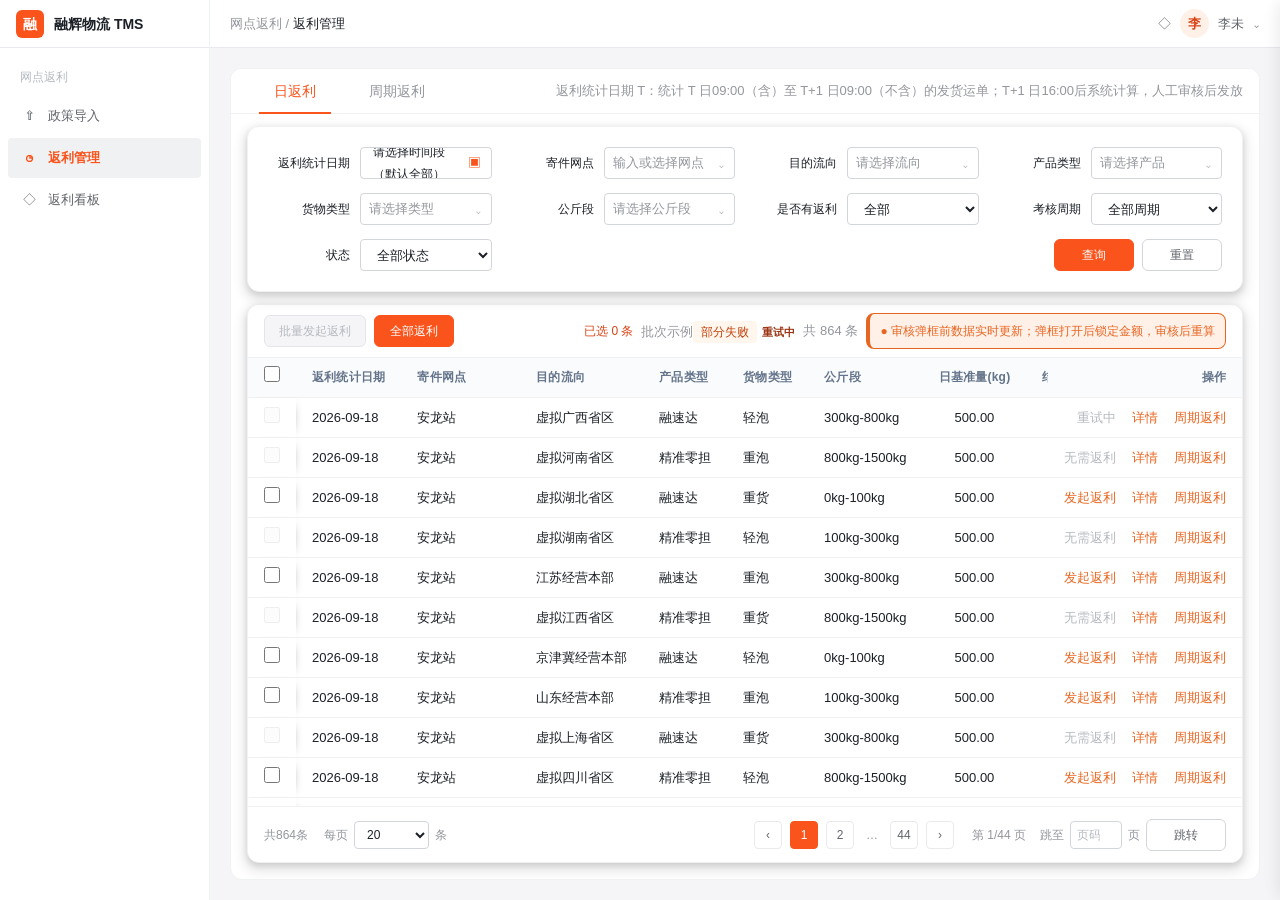
==== commit 54074a49: "发布v1.0.1:补充逻辑漏洞，便于开发" ====
--- a/99-产品原型prototype/每日返利/index.html
+++ b/99-产品原型prototype/每日返利/index.html
@@ -15,7 +15,7 @@
     .kpis{display:grid;grid-template-columns:repeat(4,minmax(0,1fr));gap:12px;margin-bottom:14px}.kpi{position:relative;overflow:hidden;min-height:116px;padding:16px;border:1px solid rgba(255,255,255,.94);border-radius:20px;background:linear-gradient(145deg,rgba(255,255,255,.92),rgba(255,247,237,.68));box-shadow:0 12px 30px rgba(120,53,15,.08);backdrop-filter:blur(18px)}.kpi:after{content:"";position:absolute;width:92px;height:92px;border-radius:50%;right:-34px;bottom:-42px;background:rgba(251,146,60,.12)}.kpi-label{color:var(--sub);font-size:13px}.kpi-value{font-size:27px;font-weight:760;margin-top:8px;letter-spacing:-.5px}.kpi-value.orange{color:var(--orange)}.kpi-value.red{color:var(--red)}.kpi-foot{margin-top:6px;color:#a8a29e;font-size:12px}
     .panel{background:#fff;border:1px solid var(--line);border-radius:16px;box-shadow:0 4px 18px rgba(68,64,60,.05);overflow:hidden}.filter{display:grid;grid-template-columns:minmax(280px,1.7fr) repeat(4,minmax(140px,1fr)) auto;gap:12px;padding:14px 16px;border-bottom:1px solid #f0efed}.field label{display:block;font-size:12px;color:var(--sub);margin-bottom:5px}.control{width:100%;height:34px;padding:0 10px;border:1px solid #d6d3d1;border-radius:9px;background:#fff;outline:0}.control:focus{border-color:#fb923c;box-shadow:0 0 0 3px rgba(251,146,60,.12)}.date-range{display:grid;grid-template-columns:1fr auto 1fr;align-items:center;gap:7px}.date-range span{color:#a8a29e;font-size:12px}.filter-actions{display:flex;align-items:flex-end;gap:8px}.btn{height:34px;padding:0 14px;border:1px solid #d6d3d1;border-radius:9px;background:#fff;color:#44403c}.btn:hover{border-color:#fb923c;color:var(--deep);background:var(--cream)}.btn.primary{border-color:var(--orange);background:linear-gradient(135deg,var(--orange2),var(--orange));color:#fff;box-shadow:0 6px 14px rgba(234,88,12,.18)}.btn.text{border:0;background:transparent;color:var(--orange);padding:0 6px}.btn:disabled{cursor:not-allowed;color:#a8a29e;background:#f5f5f4;border-color:#e7e5e4;box-shadow:none}
     .toolbar{min-height:54px;padding:8px 16px;display:flex;align-items:center;justify-content:space-between;gap:12px}.toolbar strong{font-size:15px}.toolbar-left,.toolbar-right{display:flex;align-items:center;gap:10px}.selection-count{color:var(--deep);font-size:12px}.notice{display:inline-flex;align-items:center;gap:7px;padding:6px 10px;border-radius:999px;background:var(--cream);color:var(--deep);font-size:12px}
-    .table-wrap{overflow:auto}table{width:100%;min-width:1710px;border-collapse:separate;border-spacing:0}th,td{height:48px;padding:0 12px;border-bottom:1px solid #f0efed;text-align:left;white-space:nowrap}th{height:40px;background:#fafaf9;color:#57534e;font-weight:600;position:sticky;top:0;z-index:2}tbody tr:hover td{background:#fffaf5}.check-cell{width:46px;text-align:center;padding:0 8px}.sticky-select{position:sticky!important;left:0;z-index:4;background:#fff;box-shadow:5px 0 10px -9px rgba(68,64,60,.7)}.sticky-actions{position:sticky!important;right:0;z-index:4;background:#fff;box-shadow:none;text-align:right}th.sticky-select,th.sticky-actions{z-index:7;background:#fafaf9}tbody tr:hover .sticky-select,tbody tr:hover .sticky-actions{background:#fffaf5}.row-check{width:17px;height:17px;margin:0;accent-color:var(--orange);cursor:pointer}.row-check:disabled{cursor:not-allowed;opacity:.38}.num,.numeric-head{text-align:center;font-variant-numeric:tabular-nums}.money,.daily-delta-positive{font-weight:700;color:var(--orange)}.daily-delta-negative{font-weight:600;color:#78716c}.negative{font-weight:700;color:var(--red)}.tag{display:inline-flex;align-items:center;height:24px;padding:0 8px;border-radius:999px;font-size:12px}.tag.wait{background:#fff7ed;color:#c2410c}.tag.done{background:#fefce8;color:#a16207}.tag.calc{background:#fffbeb;color:#b45309}.adjust-chip{display:inline-flex;align-items:center;height:24px;padding:0 8px;border-radius:999px;background:#f5f5f4;color:var(--sub);font-size:12px}.adjust-chip.changed{background:#fff1f2;color:#be123c;font-weight:650}.row-actions{display:flex;align-items:center;justify-content:flex-end;gap:16px}
+    .table-wrap{overflow:auto}table{width:100%;min-width:1710px;border-collapse:separate;border-spacing:0}th,td{height:48px;padding:0 12px;border-bottom:1px solid #f0efed;text-align:left;white-space:nowrap}th{height:40px;background:#fafaf9;color:#57534e;font-weight:600;position:sticky;top:0;z-index:2}tbody tr:hover td{background:#fffaf5}.check-cell{width:46px;text-align:center;padding:0 8px}.sticky-select{position:sticky!important;left:0;z-index:4;background:#fff;box-shadow:5px 0 10px -9px rgba(68,64,60,.7)}.sticky-actions{position:sticky!important;right:0;z-index:4;background:#fff;box-shadow:none;text-align:right}th.sticky-select,th.sticky-actions{z-index:7;background:#fafaf9}tbody tr:hover .sticky-select,tbody tr:hover .sticky-actions{background:#fffaf5}.row-check{width:17px;height:17px;margin:0;accent-color:var(--orange);cursor:pointer}.row-check:disabled{cursor:not-allowed;opacity:.38}.num,.numeric-head{text-align:center;font-variant-numeric:tabular-nums}.money,.daily-delta-positive{font-weight:700;color:var(--orange)}.daily-delta-negative{font-weight:600;color:#78716c}.negative{font-weight:700;color:var(--red)}.tag{display:inline-flex;align-items:center;height:24px;padding:0 8px;border-radius:999px;font-size:12px}.tag.wait{background:#fff7ed;color:#c2410c}.tag.failed{background:#fff1f2;color:#b42318;border:1px solid #fecaca}.tag.partial{background:#fff7ed;color:#c2410c;border:1px solid #fed7aa}.retry-note{display:inline-flex;align-items:center;margin-left:5px;color:#9a3412;font-size:11px;font-weight:600}.batch-status[hidden]{display:none}.tag.done{background:#fefce8;color:#a16207}.tag.calc{background:#fffbeb;color:#b45309}.adjust-chip{display:inline-flex;align-items:center;height:24px;padding:0 8px;border-radius:999px;background:#f5f5f4;color:var(--sub);font-size:12px}.adjust-chip.changed{background:#fff1f2;color:#be123c;font-weight:650}.row-actions{display:flex;align-items:center;justify-content:flex-end;gap:16px}
     .pager{height:52px;padding:0 16px;display:flex;align-items:center;justify-content:flex-end;gap:8px;color:var(--sub)}.page{width:30px;height:30px;border:1px solid var(--line);border-radius:8px;background:#fff}.page.active{background:var(--orange);border-color:var(--orange);color:#fff}
     .overlay{position:fixed;inset:0;background:rgba(41,37,36,.26);opacity:0;visibility:hidden;transition:.2s;z-index:30;backdrop-filter:blur(4px)}.overlay.show{opacity:1;visibility:visible}.drawer{position:fixed;top:0;right:0;width:66.666vw;height:100vh;background:rgba(255,255,255,.94);transform:translateX(100%);transition:.25s;z-index:31;box-shadow:-18px 0 50px rgba(41,37,36,.16);backdrop-filter:blur(24px)}.drawer.show{transform:none}.drawer-head{height:64px;padding:0 20px;display:flex;align-items:center;justify-content:space-between;border-bottom:1px solid var(--line)}.drawer-head h2{font-size:18px;margin:0}.close{width:34px;height:34px;border:0;border-radius:50%;background:#f5f5f4;font-size:21px}.drawer-body{height:calc(100vh - 64px);overflow:auto;padding:18px 20px}.detail-summary{display:grid;grid-template-columns:repeat(5,1fr);gap:10px;margin-bottom:16px}.mini{padding:12px;border-radius:14px;background:linear-gradient(145deg,#fff,#fff7ed);border:1px solid #ffedd5}.mini span{display:block;color:var(--sub);font-size:12px}.mini strong{display:block;margin-top:5px;font-size:17px}.tabs,.trace-tabs{display:flex;gap:6px;padding:5px;background:#f5f5f4;border-radius:12px;margin-bottom:14px}.tab,.trace-tab{flex:1;height:34px;border:0;border-radius:9px;background:transparent;color:var(--sub)}.tab.active,.trace-tab.active{background:#fff;color:var(--deep);font-weight:650;box-shadow:0 3px 9px rgba(68,64,60,.08)}.trace-summary{display:grid;grid-template-columns:repeat(4,1fr);gap:10px;margin-bottom:14px}.trace-card{padding:13px;border:1px solid #ffedd5;border-radius:14px;background:linear-gradient(145deg,#fff,#fff7ed)}.trace-card span{display:block;color:var(--sub);font-size:12px}.trace-card strong{display:block;margin-top:5px;font-size:18px}.trace-note{padding:10px 12px;margin-bottom:14px;border-radius:12px;background:#fff7ed;color:#9a3412;font-size:12px}.difference-link{border:0;border-bottom:1px dashed currentColor;background:transparent;padding:2px 0;color:#be123c;font-weight:700;cursor:pointer}.difference-link:hover{color:#9f1239}.detail-table tr.linked-change td{animation:changeFlash 2.2s ease;border-top:1px solid #fb923c;border-bottom:1px solid #fb923c}@keyframes changeFlash{0%,45%{background:#ffedd5}100%{background:transparent}}.month-overview{display:grid;grid-template-columns:repeat(4,1fr);gap:10px;margin-bottom:14px}.month-metric{padding:14px;border:1px solid rgba(255,255,255,.94);border-radius:17px;background:linear-gradient(145deg,rgba(255,255,255,.96),rgba(255,247,237,.76));box-shadow:0 8px 22px rgba(120,53,15,.06)}.month-metric span{display:block;color:var(--sub);font-size:12px}.month-metric strong{display:block;margin-top:5px;font-size:20px}.calendar-legend{display:flex;align-items:center;justify-content:space-between;margin:5px 2px 10px}.legend-items{display:flex;gap:14px;color:var(--sub);font-size:12px}.legend-dot{display:inline-block;width:8px;height:8px;margin-right:5px;border-radius:50%;background:#fb923c}.legend-dot.under{background:#fda4af}.legend-dot.future{background:#d6d3d1}.month-calendar-wrap{overflow:auto;padding-bottom:3px}.month-calendar{min-width:760px;display:grid;grid-template-columns:repeat(7,1fr);gap:8px}.calendar-week{padding:5px;text-align:center;color:#a8a29e;font-size:12px}.day-cell{position:relative;min-height:116px;padding:10px;border:1px solid rgba(255,255,255,.95);border-radius:16px;background:rgba(255,255,255,.74);box-shadow:0 6px 18px rgba(120,53,15,.05);overflow:hidden}.day-cell.over{background:linear-gradient(145deg,rgba(255,255,255,.94),rgba(255,237,213,.88));border-color:#fed7aa}.day-cell.under{background:linear-gradient(145deg,rgba(255,255,255,.94),rgba(255,241,242,.78));border-color:#ffe4e6}.day-cell.future{background:rgba(245,245,244,.62);border-color:#e7e5e4;color:#a8a29e}.day-cell.selected{box-shadow:0 0 0 2px #f97316,0 10px 24px rgba(234,88,12,.15)}.day-top{display:flex;align-items:center;justify-content:space-between}.day-number{font-weight:700}.day-status{font-size:11px;color:var(--sub)}.day-delta{margin-top:11px;font-size:18px;font-weight:760}.day-cell.over .day-delta{color:#ea580c}.day-cell.under .day-delta{color:#be123c}.day-weight{margin-top:3px;color:var(--sub);font-size:11px}.day-rebate{position:absolute;left:10px;bottom:9px;font-size:12px;font-weight:650;color:#c2410c}.detail-card{padding:14px;border:1px solid var(--line);border-radius:15px;margin-bottom:10px}.detail-card-head{display:flex;align-items:center;justify-content:space-between;margin-bottom:10px}.detail-card h3{font-size:14px;margin:0}.detail-count{padding:4px 9px;border-radius:999px;background:var(--cream);color:var(--deep);font-size:12px}.detail-table{width:100%;min-width:880px}.detail-table th,.detail-table td{height:40px}.detail-pager{display:flex;align-items:center;justify-content:flex-end;gap:8px;margin-top:12px;color:var(--sub);font-size:12px}
     .confirm{position:fixed;left:50%;top:50%;width:430px;max-width:calc(100vw - 32px);transform:translate(-50%,-46%) scale(.98);opacity:0;visibility:hidden;z-index:32;background:rgba(255,255,255,.94);border:1px solid rgba(255,255,255,.94);border-radius:22px;box-shadow:0 24px 60px rgba(41,37,36,.22);backdrop-filter:blur(24px);transition:.2s}.confirm.show{opacity:1;visibility:visible;transform:translate(-50%,-50%) scale(1)}.confirm-body{padding:22px}.confirm h2{margin:0 0 8px;font-size:19px}.confirm-amount{font-size:30px;font-weight:780;color:var(--orange);margin:16px 0}.confirm-foot{display:flex;justify-content:flex-end;gap:8px;padding:14px 20px;border-top:1px solid var(--line)}.toast{position:fixed;left:50%;bottom:28px;transform:translate(-50%,20px);opacity:0;z-index:50;background:#292524;color:#fff;padding:10px 16px;border-radius:999px;transition:.2s}.toast.show{opacity:1;transform:translate(-50%,0)}
@@ -81,6 +81,7 @@
     @media(max-width:760px){body.rebate-page{overflow:auto}.rebate-page .app{height:auto;min-height:100%}.rebate-page .main{height:auto;overflow:visible!important;padding:12px}.rebate-page .rebate-workspace,.rebate-page .rebate-view,.rebate-page .rebate-layout{height:auto;overflow:visible}.rebate-page .search-card .filter{grid-template-columns:1fr;padding:16px!important}.rebate-page .search-card .field{grid-template-columns:78px minmax(0,1fr)}.rebate-page .search-card .filter-actions{grid-column:1}.rebate-page .result-card>.table-wrap{max-height:60vh}.rebate-page .result-card>.policy-pager{align-items:flex-start;flex-direction:column;height:auto;padding:12px 16px}.rebate-page .kpis{grid-template-columns:1fr 1fr}}
   </style>
   <script src="../rh-design-v3.js" defer></script>
+<style>.rebate-task-list{display:grid;gap:10px;padding:0 16px 10px}.rebate-task-list[hidden]{display:none}.rebate-task{padding:14px 16px;border:1px solid #fed7aa;border-radius:14px;background:linear-gradient(120deg,#fff,#fff7ed);box-shadow:0 5px 15px rgba(120,53,15,.05)}.task-head,.task-meta,.task-foot{display:flex;align-items:center;justify-content:space-between;gap:12px}.task-head strong{font-size:14px}.task-id{margin-left:10px;color:#a8a29e;font-size:12px}.task-state{padding:4px 10px;border-radius:999px;background:#ffedd5;color:#c2410c;font-size:12px;font-weight:650}.task-state.retrying{background:#fff1f2;color:#b42318}.task-meta{justify-content:flex-start;flex-wrap:wrap;margin:10px 0;font-size:12px;color:#78716c}.task-meta b{color:#292524;margin-left:4px;font-variant-numeric:tabular-nums}.task-progress{height:6px;border-radius:999px;background:#f5f5f4;overflow:hidden}.task-progress span{display:block;width:0;height:100%;border-radius:inherit;background:linear-gradient(90deg,#fb923c,#ea580c);transition:width .2s}.task-foot{margin-top:8px;color:#a8a29e;font-size:11px}</style>
 </head>
 <body class="rebate-page">
 <div class="app">
@@ -93,7 +94,7 @@
     <div class="rebate-layout">
       <section class="search-card">
       <div class="filter">
-        <div class="field date-field"><label>返利统计日期</label><div class="date-range-picker"><button id="rebateDateRange" class="date-range-trigger" type="button" aria-expanded="false"><span id="rebateDateText">2026-09-01 至 2026-09-18</span><span class="date-range-icon">▣</span></button><input id="rebateDateStart" type="hidden" value="2026-09-01" /><input id="rebateDateEnd" type="hidden" value="2026-09-18" /><div id="rebateDatePopover" class="date-range-popover hidden"><div class="range-calendar-head"><button id="rebateRangePrevMonth" class="range-month-btn" type="button" aria-label="上一个月">‹</button><strong id="rebateRangeMonthLabel"></strong><button id="rebateRangeNextMonth" class="range-month-btn" type="button" aria-label="下一个月">›</button></div><div class="range-weekdays"><span>日</span><span>一</span><span>二</span><span>三</span><span>四</span><span>五</span><span>六</span></div><div id="rebateRangeCalendarDays" class="range-calendar-days"></div><div id="rebateRangeSelectionTip" class="range-selection-tip">请选择开始日期</div><div class="date-range-actions"><button id="rebateDateClear" class="btn text" type="button">清除</button><button id="rebateDateConfirm" class="btn primary" type="button">确认日期</button></div></div></div></div>
+        <div class="field date-field"><label>返利统计日期</label><div class="date-range-picker"><button id="rebateDateRange" class="date-range-trigger" type="button" aria-expanded="false"><span id="rebateDateText">请选择时间段（默认全部）</span><span class="date-range-icon">▣</span></button><input id="rebateDateStart" type="hidden" value="" /><input id="rebateDateEnd" type="hidden" value="" /><div id="rebateDatePopover" class="date-range-popover hidden"><div class="range-calendar-head"><button id="rebateRangePrevMonth" class="range-month-btn" type="button" aria-label="上一个月">‹</button><strong id="rebateRangeMonthLabel"></strong><button id="rebateRangeNextMonth" class="range-month-btn" type="button" aria-label="下一个月">›</button></div><div class="range-weekdays"><span>日</span><span>一</span><span>二</span><span>三</span><span>四</span><span>五</span><span>六</span></div><div id="rebateRangeCalendarDays" class="range-calendar-days"></div><div id="rebateRangeSelectionTip" class="range-selection-tip">请选择开始日期</div><div class="date-range-actions"><button id="rebateDateClear" class="btn text" type="button">清除</button><button id="rebateDateConfirm" class="btn primary" type="button">确认日期</button></div></div></div></div>
           <div class="field"><label>寄件网点</label><details class="multi-select daily-multi-select" data-daily-filter="site" data-searchable="true"><summary>输入或选择网点</summary><div class="multi-options"></div></details></div>
           <div class="field"><label>目的流向</label><details class="multi-select daily-multi-select" data-daily-filter="flow" data-searchable="true"><summary>请选择流向</summary><div class="multi-options"></div></details></div>
           <div class="field"><label>产品类型</label><details class="multi-select daily-multi-select" data-daily-filter="product"><summary>请选择产品</summary><div class="multi-options"></div></details></div>
@@ -101,12 +102,13 @@
           <div class="field"><label>公斤段</label><details class="multi-select daily-multi-select" data-daily-filter="band"><summary>请选择公斤段</summary><div class="multi-options"></div></details></div>
           <div class="field"><label>是否有返利</label><select id="dailyHasRebateFilter" class="control"><option value="">全部</option><option value="yes">有返利</option><option value="no">无返利</option></select></div>
           <div class="field"><label>考核周期</label><select id="dailyCycleFilter" class="control"><option value="">全部周期</option><option value="周">周</option><option value="月">月</option></select></div>
-          <div class="field"><label>状态</label><select id="dailyStatusFilter" class="control"><option value="">全部状态</option><option>待发放</option><option>已发放</option></select></div>
+          <div class="field"><label>状态</label><select id="dailyStatusFilter" class="control"><option value="">全部状态</option><option>待发放</option><option>已发放</option><option>发放失败</option></select></div>
         <div class="filter-actions"><button class="btn primary" id="queryBtn">查询</button><button class="btn" id="resetBtn">重置</button></div>
       </div>
       </section>
       <section class="result-card">
-      <div class="toolbar"><div class="toolbar-left"><button class="btn" id="batchRebateBtn" disabled>批量发起返利</button><button class="btn primary" id="allRebateBtn">全部返利</button></div><div class="toolbar-right"><span class="selection-count" id="selectionCount">已选 0 条</span><span class="muted" id="resultCount">共 4 条</span><span class="notice">● 数据持续实时更新，返利发放后改单仍会自动重算</span></div></div>
+      <div class="toolbar"><div class="toolbar-left"><button class="btn" id="batchRebateBtn" disabled>批量发起返利</button><button class="btn primary" id="allRebateBtn">全部返利</button></div><div class="toolbar-right"><span class="selection-count" id="selectionCount">已选 0 条</span><span class="batch-status" id="batchStatus"><span class="muted">批次示例</span><span class="tag partial">部分失败</span><span class="retry-note">重试中</span></span><span class="muted" id="resultCount">共 4 条</span><span class="notice">● 审核弹框前数据实时更新；弹框打开后锁定金额，审核后重算</span></div></div>
+      <div id="rebateTaskList" class="rebate-task-list" hidden></div>
       <div class="table-wrap"><table><thead><tr><th class="check-cell sticky-select"><input id="selectAll" class="row-check" type="checkbox" aria-label="全选当前可返利记录" /></th><th>返利统计日期</th><th>寄件网点</th><th>目的流向</th><th>产品类型</th><th>货物类型</th><th>公斤段</th><th class="numeric-head">日基准量(kg)</th><th class="numeric-head">结算总重(kg)</th><th class="numeric-head">差值(kg)</th><th class="numeric-head">返利单价(元/kg)</th><th class="numeric-head">返利(元)</th><th>考核周期</th><th>状态</th><th>发放时间</th><th>最新更新时间</th><th class="sticky-actions">操作</th></tr></thead><tbody id="dailyBody"></tbody></table></div>
       <div class="pager policy-pager"><div class="pager-summary"><span id="pagerCount">共0条</span><label class="page-size-control">每页<select id="dailyPageSize" aria-label="日返利每页展示条数"><option value="10">10</option><option value="20" selected>20</option><option value="50">50</option><option value="100">100</option></select>条</label></div><div class="pager-controls" id="dailyPagerControls"></div></div>
       </section>
@@ -117,7 +119,7 @@
       <div class="rebate-layout">
         <section class="search-card">
         <div class="filter cycle-filter">
-          <div class="field date-field"><label>返利周期</label><div class="date-range-picker"><button id="cycleDateRange" class="date-range-trigger" type="button" aria-expanded="false"><span id="cycleDateText">2026-09-01 至 2026-09-30</span><span class="date-range-icon">▣</span></button><input id="cycleStart" type="hidden" value="2026-09-01" /><input id="cycleEnd" type="hidden" value="2026-09-30" /><div id="cycleDatePopover" class="date-range-popover hidden"><div class="range-calendar-head"><button id="cycleRangePrevMonth" class="range-month-btn" type="button" aria-label="上一个月">‹</button><strong id="cycleRangeMonthLabel"></strong><button id="cycleRangeNextMonth" class="range-month-btn" type="button" aria-label="下一个月">›</button></div><div class="range-weekdays"><span>日</span><span>一</span><span>二</span><span>三</span><span>四</span><span>五</span><span>六</span></div><div id="cycleRangeCalendarDays" class="range-calendar-days"></div><div id="cycleRangeSelectionTip" class="range-selection-tip">请选择开始日期</div><div class="date-range-actions"><button id="cycleDateClear" class="btn text" type="button">清除</button><button id="cycleDateConfirm" class="btn primary" type="button">确认日期</button></div></div></div></div>
+          <div class="field date-field"><label>返利周期</label><div class="date-range-picker"><button id="cycleDateRange" class="date-range-trigger" type="button" aria-expanded="false"><span id="cycleDateText">请选择时间段（默认全部）</span><span class="date-range-icon">▣</span></button><input id="cycleStart" type="hidden" value="" /><input id="cycleEnd" type="hidden" value="" /><div id="cycleDatePopover" class="date-range-popover hidden"><div class="range-calendar-head"><button id="cycleRangePrevMonth" class="range-month-btn" type="button" aria-label="上一个月">‹</button><strong id="cycleRangeMonthLabel"></strong><button id="cycleRangeNextMonth" class="range-month-btn" type="button" aria-label="下一个月">›</button></div><div class="range-weekdays"><span>日</span><span>一</span><span>二</span><span>三</span><span>四</span><span>五</span><span>六</span></div><div id="cycleRangeCalendarDays" class="range-calendar-days"></div><div id="cycleRangeSelectionTip" class="range-selection-tip">请选择开始日期</div><div class="date-range-actions"><button id="cycleDateClear" class="btn text" type="button">清除</button><button id="cycleDateConfirm" class="btn primary" type="button">确认日期</button></div></div></div></div>
           <div class="field"><label>寄件网点</label><details class="multi-select cycle-multi-select" data-cycle-filter="site"><summary>输入或选择网点</summary><div class="multi-options"></div></details></div>
           <div class="field"><label>目的流向</label><details class="multi-select cycle-multi-select" data-cycle-filter="flow"><summary>请选择流向</summary><div class="multi-options"></div></details></div>
           <div class="field"><label>产品类型</label><details class="multi-select cycle-multi-select" data-cycle-filter="product"><summary>请选择产品</summary><div class="multi-options"></div></details></div>
@@ -140,10 +142,10 @@
 </div>
 <div id="overlay" class="overlay"></div>
 <aside id="drawer" class="drawer"><div class="drawer-head"><div><h2 id="drawerTitle">本月返利</h2><div class="muted" id="drawerSub"></div></div><button class="close" id="closeDrawer">×</button></div><div class="drawer-body"><div class="detail-summary" id="detailSummary"><div class="mini"><span>有效货量</span><strong id="dWeight">—</strong></div><div class="mini"><span>日基准量</span><strong id="dBase">—</strong></div><div class="mini"><span>返利单价</span><strong id="dPrice">—</strong></div><div class="mini"><span>奖励金额</span><strong id="dReward" style="color:var(--orange)">—</strong></div><div class="mini"><span>扣减金额</span><strong id="dDeduct" style="color:var(--red)">—</strong></div></div><div class="tabs" id="detailTabs"><button class="tab active">奖励明细</button><button class="tab">扣减与回扣</button><button class="tab">运单组成</button><button class="tab">计算过程</button></div><div id="tabContent"><div class="detail-card"><h3>日奖励</h3><div class="formula">日增量重量 = max（有效结算重量－日基准量，0）<br/>日返利金额 = 日增量重量 × 当日有效返利单价</div></div><div class="detail-card"><h3>奖励组成</h3><table class="detail-table"><thead><tr><th>产品类型</th><th>货物类型</th><th>增量重量</th><th>返利单价</th><th>奖励金额</th></tr></thead><tbody><tr><td>精准零担</td><td>重货</td><td>1,200.00kg</td><td>0.12元/kg</td><td class="money">¥144.00</td></tr><tr><td>融安达</td><td>轻泡</td><td>620.00kg</td><td>0.12元/kg</td><td class="money">¥74.40</td></tr></tbody></table></div></div></div></aside>
-<section id="confirm" class="confirm"><div class="confirm-body"><h2 id="confirmTitle">审核返利并确认发放</h2><div class="muted" id="confirmText">审核通过后，返利将直接进入网点账户</div><div class="confirm-amount" id="confirmAmount">¥0.00</div><div class="notice">发放后，后续改单仍会自动重算并形成调整记录</div></div><div class="confirm-foot"><button class="btn" id="cancelConfirm">取消</button><button class="btn primary" id="doRebate">审核通过并发放</button></div></section>
+<section id="confirm" class="confirm"><div class="confirm-body"><h2 id="confirmTitle">审核返利并确认发放</h2><div class="muted" id="confirmText">审核通过后，返利将直接进入网点账户</div><div class="confirm-amount" id="confirmAmount">¥0.00</div><div class="notice" id="confirmNotice">弹框打开后锁定本次审核金额；审核期间的数据变化将在审核结束后重新计算。发放后改单仍会自动重算并形成调整记录</div></div><div class="confirm-foot"><button class="btn" id="cancelConfirm">取消</button><button class="btn primary" id="doRebate">审核通过并发放</button></div></section>
 <div id="toast" class="toast">返利已审核并发放</div>
 <script>
-  const $=s=>document.querySelector(s),$$=s=>[...document.querySelectorAll(s)],format2=value=>Number(value).toLocaleString('zh-CN',{minimumFractionDigits:2,maximumFractionDigits:2});let currentRow=null,rebateRows=[],dailyPage=1,dailyPageSize=20,cyclePage=1,cyclePageSize=20,rebateRangeDraftStart='2026-09-01',rebateRangeDraftEnd='2026-09-18',rebateRangeCalendarMonth='2026-09';
+  const $=s=>document.querySelector(s),$$=s=>[...document.querySelectorAll(s)],format2=value=>Number(value).toLocaleString('zh-CN',{minimumFractionDigits:2,maximumFractionDigits:2});let currentRow=null,rebateRows=[],rebateTaskMode=false,dailyPage=1,dailyPageSize=20,cyclePage=1,cyclePageSize=20,rebateRangeDraftStart='',rebateRangeDraftEnd='',rebateRangeCalendarMonth='2026-09';
   const policySites=[
     {code:'8590006',site:'安龙站',dailyBase:350,workdayBase:500,sundayBase:350},
     {code:'8510052',site:'安顺商贸城S站',dailyBase:500,workdayBase:500,sundayBase:500},
@@ -157,9 +159,9 @@
   function renderDailyMultiFilters(){Object.entries(dailyFilterMeta).forEach(([key,meta])=>{const detail=$(`.daily-multi-select[data-daily-filter="${key}"]`),box=detail.querySelector('.multi-options');box.innerHTML=`${meta.searchable?`<div class="multi-search-wrap"><input class="multi-search" type="search" placeholder="${meta.searchPlaceholder||'输入名称搜索'}" aria-label="${meta.searchAria||'输入名称搜索'}" /></div>`:''}<label class="multi-option multi-option-all"><input type="checkbox" data-select-all-daily="${key}" />全选</label>${meta.values.map(value=>`<label class="multi-option"><input type="checkbox" value="${value}" />${value}</label>`).join('')}${meta.searchable?'<div class="multi-no-result hidden">没有匹配项</div>':''}`;box.addEventListener('change',event=>{const all=box.querySelector(`[data-select-all-daily="${key}"]`),items=[...box.querySelectorAll('input[value]')];if(event.target===all)items.forEach(item=>item.checked=all.checked);else all.checked=items.length>0&&items.every(item=>item.checked);updateDailyFilterSummary(detail,key)});detail.querySelector('summary').addEventListener('click',event=>{const remove=event.target.closest('[data-remove-daily-filter]');if(!remove)return;event.preventDefault();event.stopPropagation();const input=[...box.querySelectorAll('input[value]')].find(item=>item.value===remove.dataset.removeDailyFilter);if(input)input.checked=false;const all=box.querySelector(`[data-select-all-daily="${key}"]`);if(all)all.checked=false;updateDailyFilterSummary(detail,key)});if(meta.searchable){const search=box.querySelector('.multi-search'),noResult=box.querySelector('.multi-no-result');search.addEventListener('input',()=>{const keyword=search.value.trim().toLocaleLowerCase('zh-CN');let visible=0;[...box.querySelectorAll('.multi-option:not(.multi-option-all)')].forEach(label=>{const show=!keyword||label.querySelector('input').value.toLocaleLowerCase('zh-CN').includes(keyword);label.classList.toggle('hidden',!show);if(show)visible+=1});noResult.classList.toggle('hidden',visible>0)})}detail.addEventListener('toggle',()=>{if(!detail.open)return;$$('.daily-multi-select[open]').filter(item=>item!==detail).forEach(item=>item.removeAttribute('open'));closeRebateDatePicker();const search=detail.querySelector('.multi-search');if(search)requestAnimationFrame(()=>search.focus())});updateDailyFilterSummary(detail,key)})}
   function selectedDailyFilterValues(key){const detail=$(`.daily-multi-select[data-daily-filter="${key}"]`),items=[...detail.querySelectorAll('.multi-options input[value]')],selected=items.filter(item=>item.checked).map(item=>item.value);return selected.length===0||selected.length===items.length?null:selected}
   function resetDailyMultiFilters(){Object.keys(dailyFilterMeta).forEach(key=>{const detail=$(`.daily-multi-select[data-daily-filter="${key}"]`);[...detail.querySelectorAll('input[type="checkbox"]')].forEach(item=>item.checked=false);const search=detail.querySelector('.multi-search');if(search){search.value='';search.dispatchEvent(new Event('input'))}updateDailyFilterSummary(detail,key);detail.removeAttribute('open')})}
-  function dailyRowMarkup(record){const money=value=>Number(value).toFixed(2),delta=record.weight-record.base,statusText=record.paid?'已发放':'待发放',status=record.paid?'<span class="tag paid">已发放</span>':'<span class="tag wait">待发放</span>',action=record.paid?'<button class="action-link" disabled>已发放</button>':(record.reward>0?'<button class="action-link rebate-btn">发起返利</button>':'<button class="action-link" disabled>无需返利</button>');return `<tr data-filter-match="true" data-status="${statusText}" data-date="${record.date}" data-site-code="${record.code}" data-site="${record.site}" data-endpoint-code="${record.endpointCode}" data-flow="${record.flow}" data-product="${record.product}" data-cargo="${record.cargo}" data-band="${record.band}" data-cycle="${record.cycle}" data-weight="${record.weight}" data-base="${record.base}" data-price="${record.price.toFixed(2)}" data-reward="${money(record.reward)}" data-deduct="${money(record.deduct)}" data-paid="${record.paid}" data-paid-amount="${record.paid?money(record.reward):'0.00'}" data-current-amount="${money(record.reward-record.deduct)}" data-adjustment="${record.deduct?`-${money(record.deduct)}`:'0.00'}" data-paid-time="${record.paidTime}" data-updated-time="${record.updatedTime}"><td class="check-cell sticky-select"><input class="row-check row-select" type="checkbox" aria-label="选择${record.site}${record.date}返利" ${record.paid||record.reward<=0?'disabled':''}/></td><td>${record.date}</td><td>${record.site}</td><td>${record.flow}</td><td>${record.product}</td><td>${record.cargo}</td><td>${record.band}</td><td class="num">${format2(record.base)}</td><td class="num">${format2(record.weight)}</td><td class="num ${delta>0?'daily-delta-positive':'daily-delta-negative'}">${delta>0?'+':''}${format2(delta)}</td><td class="num">${format2(record.price)}</td><td class="num ${record.reward>0?'money':''}">${format2(record.reward)}</td><td>${record.cycle}</td><td>${status}</td><td class="paid-time">${record.paidTime}</td><td class="updated-time">${record.updatedTime}</td><td class="sticky-actions"><div class="row-actions">${action}<button class="action-link shipment-btn">详情</button><button class="action-link monthly-btn">周期返利</button></div></td></tr>`}
+  function dailyRowMarkup(record){const money=value=>Number(value).toFixed(2),delta=record.weight-record.base,statusText=record.failed?'发放失败':(record.paid?'已发放':'待发放'),status=record.failed?'<span class="tag failed">发放失败</span><span class="retry-note">重试中</span>':(record.paid?'<span class="tag paid">已发放</span>':'<span class="tag wait">待发放</span>'),action=record.failed?'<button class="action-link" disabled>重试中</button>':(record.paid?'<button class="action-link" disabled>已发放</button>':(record.reward>0?'<button class="action-link rebate-btn">发起返利</button>':'<button class="action-link" disabled>无需返利</button>'));return `<tr data-filter-match="true" data-status="${statusText}" data-date="${record.date}" data-site-code="${record.code}" data-site="${record.site}" data-endpoint-code="${record.endpointCode}" data-flow="${record.flow}" data-product="${record.product}" data-cargo="${record.cargo}" data-band="${record.band}" data-cycle="${record.cycle}" data-weight="${record.weight}" data-base="${record.base}" data-price="${record.price.toFixed(2)}" data-reward="${money(record.reward)}" data-deduct="${money(record.deduct)}" data-paid="${record.paid}" data-failed="${Boolean(record.failed)}" data-paid-amount="${record.paid?money(record.reward):'0.00'}" data-current-amount="${money(record.reward-record.deduct)}" data-adjustment="${record.deduct?`-${money(record.deduct)}`:'0.00'}" data-paid-time="${record.paidTime}" data-updated-time="${record.updatedTime}"><td class="check-cell sticky-select"><input class="row-check row-select" type="checkbox" aria-label="选择${record.site}${record.date}返利" ${record.paid||record.failed||record.reward<=0?'disabled':''}/></td><td>${record.date}</td><td>${record.site}</td><td>${record.flow}</td><td>${record.product}</td><td>${record.cargo}</td><td>${record.band}</td><td class="num">${format2(record.base)}</td><td class="num">${format2(record.weight)}</td><td class="num ${delta>0?'daily-delta-positive':'daily-delta-negative'}">${delta>0?'+':''}${format2(delta)}</td><td class="num">${format2(record.price)}</td><td class="num ${record.reward>0?'money':''}">${format2(record.reward)}</td><td>${record.cycle}</td><td>${status}</td><td class="paid-time">${record.paidTime}</td><td class="updated-time">${record.updatedTime}</td><td class="sticky-actions"><div class="row-actions">${action}<button class="action-link shipment-btn">详情</button><button class="action-link monthly-btn">周期返利</button></div></td></tr>`}
   function hydratePolicyFilters(){if(!$('#cycleSiteFilter'))return;const siteOptions=policySites.map(item=>`<option value="${item.site}">${item.site}</option>`).join(''),flowOptions=policyFlows.map(([,name])=>`<option value="${name}">${name}</option>`).join(''),productOptionsHtml=policyProducts.map(name=>`<option value="${name}">${name}</option>`).join(''),cargoOptionsHtml=policyCargos.map(name=>`<option value="${name}">${name}</option>`).join(''),bandOptionsHtml=policyBands.map(name=>`<option value="${name}">${name}</option>`).join('');$('#cycleSiteFilter').innerHTML='<option value="">全部网点</option>'+siteOptions;$('#cycleFlowFilter').innerHTML='<option value="">全部流向</option>'+flowOptions;$('#cycleProductFilter').innerHTML='<option value="">全部产品</option>'+productOptionsHtml;$('#cycleCargoFilter').innerHTML='<option value="">全部货物类型</option>'+cargoOptionsHtml;$('#cycleBandFilter').innerHTML='<option value="">全部公斤段</option>'+bandOptionsHtml}
-  renderDailyMultiFilters();hydratePolicyFilters();function nextDateText(value){const date=new Date(`${value}T12:00:00`);date.setDate(date.getDate()+1);return `${date.getFullYear()}-${String(date.getMonth()+1).padStart(2,'0')}-${String(date.getDate()).padStart(2,'0')}`}function seedDailyData(){const deltas=[180,-60,320,0,95,-120,240,55,-30],records=[];for(let day=18;day>=1;day--){const date=`2026-09-${String(day).padStart(2,'0')}`,calculationDate=nextDateText(date),isSunday=new Date(`${date}T12:00:00`).getDay()===0;policySites.forEach((site,siteIndex)=>policyFlows.forEach(([endpointCode,flow],flowIndex)=>{const index=(18-day)*48+siteIndex*16+flowIndex,product=policyProducts[(day+flowIndex)%policyProducts.length],cargo=site.site==='安龙站'&&flow==='虚拟四川省区'?'轻泡':policyCargos[(day+siteIndex+flowIndex)%policyCargos.length],band=policyBands[(day+flowIndex)%policyBands.length],baseAdjust=siteIndex===1?[50,0,-150,0][flowIndex%4]:0,workdayAdjust=siteIndex===1&&flowIndex%4===3?140:0,base=isSunday?site.sundayBase:(site.workdayBase+workdayAdjust),delta=deltas[(day+siteIndex*2+flowIndex)%deltas.length],weight=Math.max(base+delta+baseAdjust,0),price=.03,reward=Math.max(weight-base,0)*price,paid=day<=12||(day<=15&&index%4===0),deduct=paid&&reward>0&&index%19===0?Math.min(reward,Math.max(3,(index%5+1)*3)):0,cycle=((site.site==='安龙站'&&flowIndex<12)||(site.site==='安顺商贸城S站'&&flowIndex>=12))?'月':(flowIndex%2?'周':'月'),minute=String(index%60).padStart(2,'0'),second=String((index*13)%60).padStart(2,'0'),paidTime=paid?`${calculationDate} 16:${minute}:${second}`:'—',updatedTime=`${calculationDate} ${paid?'17':'16'}:${String((index*7)%60).padStart(2,'0')}:${String((index*17)%60).padStart(2,'0')}`;records.push({...site,endpointCode,flow,product,cargo,band,cycle,date,base,weight,price,reward,paid,deduct,paidTime,updatedTime})}))}$('#dailyBody').innerHTML=records.map(dailyRowMarkup).join('')}
+  renderDailyMultiFilters();hydratePolicyFilters();function nextDateText(value){const date=new Date(`${value}T12:00:00`);date.setDate(date.getDate()+1);return `${date.getFullYear()}-${String(date.getMonth()+1).padStart(2,'0')}-${String(date.getDate()).padStart(2,'0')}`}function seedDailyData(){const deltas=[180,-60,320,0,95,-120,240,55,-30],records=[];for(let day=18;day>=1;day--){const date=`2026-09-${String(day).padStart(2,'0')}`,calculationDate=nextDateText(date),isSunday=new Date(`${date}T12:00:00`).getDay()===0;policySites.forEach((site,siteIndex)=>policyFlows.forEach(([endpointCode,flow],flowIndex)=>{const index=(18-day)*48+siteIndex*16+flowIndex,product=policyProducts[(day+flowIndex)%policyProducts.length],cargo=site.site==='安龙站'&&flow==='虚拟四川省区'?'轻泡':policyCargos[(day+siteIndex+flowIndex)%policyCargos.length],band=policyBands[(day+flowIndex)%policyBands.length],baseAdjust=siteIndex===1?[50,0,-150,0][flowIndex%4]:0,workdayAdjust=siteIndex===1&&flowIndex%4===3?140:0,base=isSunday?site.sundayBase:(site.workdayBase+workdayAdjust),delta=deltas[(day+siteIndex*2+flowIndex)%deltas.length],weight=Math.max(base+delta+baseAdjust,0),price=.03,reward=Math.max(weight-base,0)*price,paid=day<=12||(day<=15&&index%4===0),failed=day===18&&site.site==='安龙站'&&flow==='虚拟广西省区',deduct=paid&&reward>0&&index%19===0?Math.min(reward,Math.max(3,(index%5+1)*3)):0,cycle=((site.site==='安龙站'&&flowIndex<12)||(site.site==='安顺商贸城S站'&&flowIndex>=12))?'月':(flowIndex%2?'周':'月'),minute=String(index%60).padStart(2,'0'),second=String((index*13)%60).padStart(2,'0'),paidTime=paid?`${calculationDate} 16:${minute}:${second}`:'—',updatedTime=`${calculationDate} ${paid?'17':'16'}:${String((index*7)%60).padStart(2,'0')}:${String((index*17)%60).padStart(2,'0')}`;records.push({...site,endpointCode,flow,product,cargo,band,cycle,date,base,weight,price,reward,paid,failed,deduct,paidTime,updatedTime})}))}$('#dailyBody').innerHTML=records.map(dailyRowMarkup).join('')}
   seedDailyData();
   function fillSummary(d){$('#dWeight').textContent=`${format2(d.weight)}kg`;$('#dBase').textContent=`${format2(d.base)}kg`;$('#dPrice').textContent=`${format2(d.price)}元/kg`;$('#dReward').textContent=`¥${format2(d.reward)}`;$('#dDeduct').textContent=`¥${format2(d.deduct)}`}
   function showDrawer(){ $('#overlay').classList.add('show');$('#drawer').classList.add('show') }
@@ -188,7 +190,7 @@
     const weights=ratios.map(r=>{const value=Math.round(total*r);used+=value;return value});weights.push(total-used);
     const waybillRows=weights.map((weight,i)=>`<tr data-prototype-waybill data-site="${d.site}" data-flow="${d.flow}" data-product="${d.product}" data-cargo="${d.cargo}" data-band="${d.band}"><td>RH${day}${String(126+i*37).padStart(5,'0')}</td><td>${d.date} ${times[i]}</td><td>${d.site}</td><td>${d.flow}</td><td>${d.product}</td><td>${d.cargo}</td><td class="num prototype-waybill-weight" data-weight="${weight}">${format2(weight)}kg</td><td><div class="prototype-waybill-actions"><button class="prototype-waybill-action prototype-edit-waybill" type="button">修改</button><button class="prototype-waybill-action delete prototype-delete-waybill" type="button">删除</button></div></td></tr>`).join('');
     const currentMarkup=`<div class="detail-card"><div class="detail-card-head"><h3>当前参与计算的运单 <span class="prototype-only-note">原型测试功能</span></h3><span class="detail-count" id="prototypeWaybillCount">当前页 12 条</span></div><div class="table-wrap"><table class="detail-table"><thead><tr><th>运单号</th><th>发货时间</th><th>寄件网点</th><th>目的流向</th><th>产品类型</th><th>货物类型</th><th>结算重量</th><th>操作</th></tr></thead><tbody>${waybillRows}</tbody></table></div><div class="detail-pager"><span>共 326 条，每页 12 条</span><button class="page active">1</button><button class="page">2</button><button class="page">3</button><button class="page">›</button></div></div>`;
-    const emptyMarkup=`<div class="detail-card"><h3>暂无发放后变化</h3><div class="muted" style="padding-top:10px">当前返利尚未发放，运单变化只会实时更新待发放结果，不形成账户调整记录。</div></div>`;
+    const emptyMarkup=`<div class="detail-card"><h3>暂无发放后变化</h3><div class="muted" style="padding-top:10px">未打开审核弹框时，运单变化会实时更新待发放结果；尚未发放的变化不形成账户资金调整记录。</div></div>`;
     const scopeLabel=scope=>`${scope.site} / ${scope.flow} / ${scope.product} / ${scope.cargo} / ${scope.band}`,currentScope={site:d.site,flow:d.flow,product:d.product,cargo:d.cargo,band:d.band};
     const baseWeight=Number(d.base),initialWeight=Number(d.weight),currentPrice=Number(d.price),movedWeight=Math.min(120,initialWeight),weightAfterMove=Math.max(initialWeight-movedWeight,0),adjustedPrice=Math.max(currentPrice-.01,0),owner=scopeLabel(currentScope),nextCargo=d.cargo==='重泡'?'重货':'重泡';
     let aggregateWeight=initialWeight,prototypeSequence=0;
@@ -215,17 +217,19 @@
   function switchPageTab(type){$$('.page-tab').forEach(tab=>tab.classList.toggle('active',tab.dataset.pageTab===type));$('#dailyView').hidden=type!=='daily';$('#cycleView').hidden=type!=='cycle';$('#pageSubtitle').textContent=pageSubtitles[type];closeAll()}
   $$('.page-tab').forEach(tab=>tab.onclick=()=>switchPageTab(tab.dataset.pageTab));
   $$('.monthly-btn').forEach(b=>b.onclick=()=>openPeriodCalendar(b.closest('tr')));$$('.shipment-btn').forEach(b=>b.onclick=()=>openShipmentDetail(b.closest('tr')));$('#closeDrawer').onclick=closeAll;$('#overlay').onclick=closeAll;
-  function openRebateConfirm(rows){rebateRows=rows;const total=rows.reduce((sum,row)=>sum+Number(row.dataset.reward),0);$('#confirmTitle').textContent=rows.length>1?'审核批量返利并确认发放':'审核返利并确认发放';$('#confirmText').textContent=rows.length>1?`审核通过后，将向 ${rows.length} 个返利结果对应的网点账户发放返利`:`审核通过后，${rows[0].dataset.site}的返利将直接进入网点账户`;$('#confirmAmount').textContent=`¥${total.toFixed(2)}`;$('#overlay').classList.add('show');$('#confirm').classList.add('show')}
+  function openRebateConfirm(rows,options={}){rebateRows=rows;rebateTaskMode=Boolean(options.task);const total=rows.reduce((sum,row)=>sum+Number(row.dataset.reward),0);$('#confirmTitle').textContent=rebateTaskMode?'确认创建全部返利任务':(rows.length>1?'审核批量返利并确认发放':'审核返利并确认发放');$('#confirmText').textContent=rebateTaskMode?`将按当前筛选范围处理 ${rows.length} 条待发放记录；任务创建后在后台执行，可离开本页面`:(rows.length>1?`审核通过后，将向 ${rows.length} 个返利结果对应的网点账户发放返利`:`审核通过后，${rows[0].dataset.site}的返利将直接进入网点账户`);$('#confirmAmount').textContent=`¥${total.toFixed(2)}`;$('#confirmNotice').textContent=rebateTaskMode?'本次记录范围和金额已锁定；后台显示处理进度、成功数和失败数，失败记录将自动重试直至成功。':'弹框打开后锁定本次审核金额；审核期间的数据变化将在审核结束后重新计算。发放后改单仍会自动重算并形成调整记录';$('#doRebate').textContent=rebateTaskMode?'确认并创建任务':'审核通过并发放';$('#overlay').classList.add('show');$('#confirm').classList.add('show')}
   $$('.rebate-btn').forEach(b=>b.onclick=()=>{currentRow=b.closest('tr');openRebateConfirm([currentRow])});$('#cancelConfirm').onclick=closeAll;
   function showToast(message){$('#toast').textContent=message;$('#toast').classList.add('show');setTimeout(()=>$('#toast').classList.remove('show'),3000)}
   function compactPageItems(total,current){if(total<=7)return Array.from({length:total},(_,i)=>i+1);const items=[1],start=Math.max(2,current-1),end=Math.min(total-1,current+1);if(start>2)items.push('left-gap');for(let page=start;page<=end;page++)items.push(page);if(end<total-1)items.push('right-gap');items.push(total);return items}
   function pageButtons(total,current,attribute){return compactPageItems(total,current).map(item=>typeof item==='number'?`<button class="page ${current===item?'active':''}" type="button" data-${attribute}-page="${item}">${item}</button>`:'<span class="page-gap">…</span>').join('')}
   function renderDailyPage(){const matched=$$('#dailyBody tr').filter(row=>row.dataset.filterMatch==='true'),totalPages=Math.max(1,Math.ceil(matched.length/dailyPageSize));dailyPage=Math.min(Math.max(1,dailyPage),totalPages);const pageStart=(dailyPage-1)*dailyPageSize,pageRows=new Set(matched.slice(pageStart,pageStart+dailyPageSize));$$('#dailyBody tr').forEach(row=>row.hidden=!pageRows.has(row));$('#resultCount').textContent=`共 ${matched.length} 条`;$('#pagerCount').textContent=`共${matched.length}条`;$('#dailyPagerControls').innerHTML=`<button class="page" type="button" data-daily-page="prev" ${dailyPage===1?'disabled':''}>‹</button>${pageButtons(totalPages,dailyPage,'daily')}<button class="page" type="button" data-daily-page="next" ${dailyPage===totalPages?'disabled':''}>›</button><span class="page-status">第 ${dailyPage}/${totalPages} 页</span><label class="page-jump">跳至<input id="dailyJumpInput" type="number" min="1" max="${totalPages}" placeholder="页码" aria-label="输入日返利页码"/><span>页</span><button class="btn small" type="button" data-daily-jump>跳转</button></label>`;updateSelection()}
   function updateSelection(){const enabled=$$('.row-select').filter(x=>!x.disabled&&x.closest('tr').dataset.filterMatch==='true'),selected=enabled.filter(x=>x.checked);$('#selectionCount').textContent=`已选 ${selected.length} 条`;$('#batchRebateBtn').disabled=selected.length===0;$('#selectAll').checked=enabled.length>0&&selected.length===enabled.length;$('#selectAll').indeterminate=selected.length>0&&selected.length<enabled.length}
-  $$('.row-select').forEach(check=>check.onchange=updateSelection);$('#selectAll').onchange=()=>{$$('.row-select').filter(x=>!x.disabled&&x.closest('tr').dataset.filterMatch==='true').forEach(x=>x.checked=$('#selectAll').checked);updateSelection()};$('#batchRebateBtn').onclick=()=>{const rows=$$('.row-select:checked').filter(x=>!x.disabled&&x.closest('tr').dataset.filterMatch==='true').map(x=>x.closest('tr'));if(rows.length)openRebateConfirm(rows)};$('#allRebateBtn').onclick=()=>{const rows=$$('#dailyBody tr').filter(row=>row.dataset.filterMatch==='true'&&row.dataset.paid==='false'&&Number(row.dataset.reward)>0);if(!rows.length){showToast('当前筛选结果没有可发起的返利');return}openRebateConfirm(rows)};
-  function completeRebate(row){const tag=row.querySelector('.tag'),button=row.querySelector('.rebate-btn'),check=row.querySelector('.row-select'),now=new Date(),time=`${now.getFullYear()}-${String(now.getMonth()+1).padStart(2,'0')}-${String(now.getDate()).padStart(2,'0')} ${String(now.getHours()).padStart(2,'0')}:${String(now.getMinutes()).padStart(2,'0')}:${String(now.getSeconds()).padStart(2,'0')}`;tag.className='tag paid';tag.textContent='已发放';row.dataset.status='已发放';row.dataset.paid='true';row.dataset.paidAmount=row.dataset.reward;row.dataset.currentAmount=row.dataset.reward;row.dataset.adjustment='0.00';row.dataset.paidTime=time;row.dataset.updatedTime=time;row.querySelector('.paid-time').textContent=time;row.querySelector('.updated-time').textContent=time;check.checked=false;check.disabled=true;if(button)button.outerHTML='<button class="action-link" disabled>已发放</button>'}
-  $('#doRebate').onclick=()=>{const count=rebateRows.length;rebateRows.forEach(completeRebate);closeAll();updateSelection();showToast(count>1?`已审核并发放 ${count} 条返利`:'返利已审核并发放')};
-  function updateRebateDateText(){const start=$('#rebateDateStart').value,end=$('#rebateDateEnd').value;$('#rebateDateText').textContent=start&&end?`${start} 至 ${end}`:'请选择时间段'}
+  $$('.row-select').forEach(check=>check.onchange=updateSelection);$('#selectAll').onchange=()=>{$$('.row-select').filter(x=>!x.disabled&&x.closest('tr').dataset.filterMatch==='true').forEach(x=>x.checked=$('#selectAll').checked);updateSelection()};$('#batchRebateBtn').onclick=()=>{const rows=$$('.row-select:checked').filter(x=>!x.disabled&&x.closest('tr').dataset.filterMatch==='true').map(x=>x.closest('tr'));if(rows.length)openRebateConfirm(rows)};$('#allRebateBtn').onclick=()=>{const rows=$$('#dailyBody tr').filter(row=>row.dataset.filterMatch==='true'&&row.dataset.paid==='false'&&row.dataset.failed!=='true'&&Number(row.dataset.reward)>0);if(!rows.length){showToast('当前筛选结果没有可发起的返利');return}openRebateConfirm(rows,{task:true})};
+  function completeRebate(row){const tag=row.querySelector('.tag'),button=row.querySelector('.rebate-btn')||[...row.querySelectorAll('.row-actions .action-link')].find(item=>item.textContent==='重试中'),check=row.querySelector('.row-select'),now=new Date(),time=`${now.getFullYear()}-${String(now.getMonth()+1).padStart(2,'0')}-${String(now.getDate()).padStart(2,'0')} ${String(now.getHours()).padStart(2,'0')}:${String(now.getMinutes()).padStart(2,'0')}:${String(now.getSeconds()).padStart(2,'0')}`;tag.className='tag paid';tag.textContent='已发放';row.querySelector('.retry-note')?.remove();row.dataset.status='已发放';row.dataset.paid='true';row.dataset.failed='false';row.dataset.paidAmount=row.dataset.reward;row.dataset.currentAmount=row.dataset.reward;row.dataset.adjustment='0.00';row.dataset.paidTime=time;row.dataset.updatedTime=time;row.querySelector('.paid-time').textContent=time;row.querySelector('.updated-time').textContent=time;check.checked=false;check.disabled=true;if(button)button.outerHTML='<button class="action-link" disabled>已发放</button>'}
+  function markRetrying(row){const tag=row.querySelector('.tag'),button=row.querySelector('.rebate-btn'),check=row.querySelector('.row-select');tag.className='tag failed';tag.textContent='发放失败';tag.insertAdjacentHTML('afterend','<span class="retry-note">重试中</span>');row.dataset.status='发放失败';row.dataset.failed='true';check.checked=false;check.disabled=true;if(button)button.outerHTML='<button class="action-link" disabled>重试中</button>'}
+  function createRebateTask(rows){const total=rows.reduce((sum,row)=>sum+Number(row.dataset.reward),0),taskId=`RB${Date.now()}`,failedIndex=rows.length>2?Math.floor(rows.length/3):0,task={id:taskId,total:rows.length,processed:0,succeeded:0,failed:0,amount:total,state:'处理中'};$('#rebateTaskList').hidden=false;const card=document.createElement('article');card.className='rebate-task';card.innerHTML=`<div class="task-head"><div><strong>全部返利任务</strong><span class="task-id">${taskId}</span></div><span class="task-state" data-task-state>${task.state}</span></div><div class="task-meta"><span>总记录 <b>${task.total}</b></span><span>返利总额 <b>¥${format2(task.amount)}</b></span><span>进度 <b data-task-progress-text>0 / ${task.total}</b></span><span>成功 <b data-task-success>0</b></span><span>失败 <b data-task-failed>0</b></span></div><div class="task-progress"><span data-task-progress-bar></span></div><div class="task-foot"><span>按当前筛选结果创建 · ${new Date().toLocaleString('zh-CN',{hour12:false})}</span><span>后台处理中，可离开页面</span></div>`;$('#rebateTaskList').prepend(card);closeAll();updateSelection();showToast(`已创建返利任务，正在后台处理 ${rows.length} 条`);let failedRow=null;function paint(){card.querySelector('[data-task-progress-text]').textContent=`${task.processed} / ${task.total}`;card.querySelector('[data-task-success]').textContent=task.succeeded;card.querySelector('[data-task-failed]').textContent=task.failed;card.querySelector('[data-task-progress-bar]').style.width=`${task.total?task.processed/task.total*100:100}%`;card.querySelector('[data-task-state]').textContent=task.failed?'部分失败 · 重试中':task.state;card.querySelector('[data-task-state]').classList.toggle('retrying',task.failed>0)}function processOne(){if(task.processed>=task.total){if(failedRow){setTimeout(()=>{completeRebate(failedRow);task.failed--;task.succeeded++;failedRow=null;task.state='已完成';paint()},1200);return}task.state='已完成';paint();return}const row=rows[task.processed];if(task.processed===failedIndex&&!failedRow){failedRow=row;markRetrying(row);task.failed++}else{completeRebate(row);task.succeeded++}task.processed++;paint();setTimeout(processOne,35)}setTimeout(processOne,120)}
+  $('#doRebate').onclick=()=>{const rows=rebateRows.slice(),count=rows.length;if(rebateTaskMode){createRebateTask(rows);return}rows.forEach(completeRebate);closeAll();updateSelection();showToast(count>1?`已审核并发放 ${count} 条返利`:'返利已审核并发放');rebateTaskMode=false};
+  function updateRebateDateText(){const start=$('#rebateDateStart').value,end=$('#rebateDateEnd').value;$('#rebateDateText').textContent=start&&end?`${start} 至 ${end}`:'请选择时间段（默认全部）'}
   function closeRebateDatePicker(){$('#rebateDatePopover').classList.add('hidden');$('#rebateDateRange').setAttribute('aria-expanded','false')}
   function renderRebateRangeCalendar(){const [year,month]=rebateRangeCalendarMonth.split('-').map(Number),count=new Date(year,month,0).getDate(),firstDay=new Date(year,month-1,1).getDay();$('#rebateRangeMonthLabel').textContent=`${year}年${month}月`;$('#rebateRangeCalendarDays').innerHTML=`${'<span class="range-day-empty"></span>'.repeat(firstDay)}${Array.from({length:count},(_,index)=>{const date=`${rebateRangeCalendarMonth}-${String(index+1).padStart(2,'0')}`,isStart=date===rebateRangeDraftStart,isEnd=date===rebateRangeDraftEnd,inRange=rebateRangeDraftStart&&rebateRangeDraftEnd&&date>rebateRangeDraftStart&&date<rebateRangeDraftEnd;return `<button class="range-day ${isStart?'range-start':''} ${isEnd?'range-end':''} ${inRange?'in-range':''}" type="button" data-rebate-range-date="${date}"><span>${index+1}</span></button>`}).join('')}`;$('#rebateRangeSelectionTip').textContent=!rebateRangeDraftStart?'请选择开始日期':(!rebateRangeDraftEnd?`开始日期：${rebateRangeDraftStart}，请选择结束日期`:`已选择：${rebateRangeDraftStart} 至 ${rebateRangeDraftEnd}`);$('#rebateDateConfirm').disabled=!(rebateRangeDraftStart&&rebateRangeDraftEnd)}
   function moveRebateRangeMonth(offset){const [year,month]=rebateRangeCalendarMonth.split('-').map(Number),date=new Date(year,month-1+offset,1);rebateRangeCalendarMonth=`${date.getFullYear()}-${String(date.getMonth()+1).padStart(2,'0')}`;renderRebateRangeCalendar()}
@@ -235,7 +239,7 @@
   $('#rebateDateConfirm').onclick=()=>{if(!rebateRangeDraftStart||!rebateRangeDraftEnd){showToast('请依次选择开始日期和结束日期');return}$('#rebateDateStart').value=rebateRangeDraftStart;$('#rebateDateEnd').value=rebateRangeDraftEnd;updateRebateDateText();closeRebateDatePicker()};
   $('#rebateDateClear').onclick=()=>{rebateRangeDraftStart='';rebateRangeDraftEnd='';$('#rebateDateStart').value='';$('#rebateDateEnd').value='';updateRebateDateText();closeRebateDatePicker()};document.addEventListener('click',event=>{if(!event.target.closest('.date-range-picker'))closeRebateDatePicker();$$('.daily-multi-select[open]').forEach(detail=>{if(!detail.contains(event.target))detail.removeAttribute('open')})});closeRebateDatePicker();
   function filterByDate(){const start=$('#rebateDateStart').value,end=$('#rebateDateEnd').value,status=$('#dailyStatusFilter').value,hasRebate=$('#dailyHasRebateFilter').value,cycle=$('#dailyCycleFilter').value,selected=Object.fromEntries(Object.keys(dailyFilterMeta).map(key=>[key,selectedDailyFilterValues(key)]));if((start&&!end)||(!start&&end)){showToast('请选择完整的返利日期范围');return}if(start&&end&&start>end){showToast('开始日期不能晚于结束日期');return}$$('#dailyBody tr').forEach(row=>{const dimensionMatched=Object.entries(selected).every(([key,values])=>!values||values.includes(row.dataset[key])),reward=Number(row.dataset.reward),rebateMatched=!hasRebate||(hasRebate==='yes'?reward>0:reward<=0),matched=(!start||row.dataset.date>=start)&&(!end||row.dataset.date<=end)&&dimensionMatched&&rebateMatched&&(!cycle||row.dataset.cycle===cycle)&&(!status||row.dataset.status===status);row.dataset.filterMatch=String(matched);if(!matched){const check=row.querySelector('.row-select');if(check)check.checked=false}});dailyPage=1;renderDailyPage();showToast(`已查询到 ${$$('#dailyBody tr').filter(row=>row.dataset.filterMatch==='true').length} 条日返利结果`)}
-  $('#queryBtn').onclick=()=>{closeRebateDatePicker();$$('.daily-multi-select[open]').forEach(item=>item.removeAttribute('open'));filterByDate()};$('#resetBtn').onclick=()=>{$('#rebateDateStart').value='2026-09-01';$('#rebateDateEnd').value='2026-09-18';rebateRangeDraftStart='2026-09-01';rebateRangeDraftEnd='2026-09-18';updateRebateDateText();closeRebateDatePicker();resetDailyMultiFilters();$('#dailyHasRebateFilter').value='';$('#dailyCycleFilter').value='';$('#dailyStatusFilter').value='';filterByDate()};
+  $('#queryBtn').onclick=()=>{closeRebateDatePicker();$$('.daily-multi-select[open]').forEach(item=>item.removeAttribute('open'));filterByDate()};$('#resetBtn').onclick=()=>{$('#rebateDateStart').value='';$('#rebateDateEnd').value='';rebateRangeDraftStart='';rebateRangeDraftEnd='';updateRebateDateText();closeRebateDatePicker();resetDailyMultiFilters();$('#dailyHasRebateFilter').value='';$('#dailyCycleFilter').value='';$('#dailyStatusFilter').value='';filterByDate()};
   function jumpDailyPage(){const input=$('#dailyJumpInput'),totalPages=Math.max(1,Math.ceil($$('#dailyBody tr').filter(row=>row.dataset.filterMatch==='true').length/dailyPageSize)),target=Number(input?.value);if(!Number.isInteger(target)||target<1||target>totalPages){showToast(`请输入1至${totalPages}之间的页码`);return}dailyPage=target;renderDailyPage()}
   $('#dailyPageSize').onchange=event=>{dailyPageSize=Number(event.target.value)||20;dailyPage=1;renderDailyPage()};$('#dailyPagerControls').onclick=event=>{if(event.target.closest('[data-daily-jump]')){jumpDailyPage();return}const button=event.target.closest('[data-daily-page]');if(!button||button.disabled)return;const target=button.dataset.dailyPage,totalPages=Math.max(1,Math.ceil($$('#dailyBody tr').filter(row=>row.dataset.filterMatch==='true').length/dailyPageSize));dailyPage=target==='prev'?Math.max(1,dailyPage-1):(target==='next'?Math.min(totalPages,dailyPage+1):Number(target));renderDailyPage()};$('#dailyPagerControls').onkeydown=event=>{if(event.key==='Enter'&&event.target.id==='dailyJumpInput'){event.preventDefault();jumpDailyPage()}};renderDailyPage();
   function cycleRowMarkup(record){const deductStatus=record.should===0?'无需回扣':(record.deducted>=record.should?'已回扣':(record.status==='进行中'?'自动调整中':'待回扣')),totalRebate=Math.max(record.daily-record.should,0);return `<tr data-filter-match="true" data-deduct-status="${deductStatus}" data-cycle="${record.cycle}" data-status="${record.status}" data-range="${record.range}" data-effective-start="${record.effectiveStart}" data-effective-end="${record.effectiveEnd}" data-site-code="${record.code}" data-site="${record.site}" data-endpoint-code="${record.endpointCode}" data-flow="${record.flow}" data-product="${record.product}" data-cargo="${record.cargo}" data-band="${record.band}" data-actual="${record.actual}" data-base="${record.base}" data-delta="${record.delta}" data-price="${record.price.toFixed(2)}" data-daily="${record.daily.toFixed(2)}" data-should="${record.should.toFixed(2)}" data-deducted="${record.deducted.toFixed(2)}" data-total-rebate="${totalRebate.toFixed(2)}"><td><span class="date-inline">${record.effectiveStart}<span class="muted"> 至 </span>${record.effectiveEnd}</span></td><td>${record.site}</td><td>${record.flow}</td><td>${record.product}</td><td>${record.cargo}</td><td>${record.band}</td><td>${record.cycle}</td><td class="num ${totalRebate>0?'money':''}">${format2(totalRebate)}</td><td class="num">${format2(record.base)}</td><td class="num">${format2(record.actual)}</td><td class="num cycle-delta ${record.delta<0?'negative':'positive'}">${record.delta>=0?'+':''}${format2(record.delta)}</td><td class="num">${format2(record.price)}</td><td class="num money">${format2(record.daily)}</td><td class="num ${record.should>0?'negative':''}">${format2(record.should)}</td><td class="sticky-actions"><button class="action-link period-detail-btn">详情</button></td></tr>`}
@@ -245,17 +249,17 @@
   function renderCyclePage(){const matched=$$('#cycleBody tr').filter(row=>row.dataset.filterMatch==='true'),totalPages=Math.max(1,Math.ceil(matched.length/cyclePageSize));cyclePage=Math.min(Math.max(1,cyclePage),totalPages);const start=(cyclePage-1)*cyclePageSize,pageRows=new Set(matched.slice(start,start+cyclePageSize));$$('#cycleBody tr').forEach(row=>row.hidden=!pageRows.has(row));$('#cycleResultCount').textContent=`共 ${matched.length} 条`;$('#cyclePagerCount').textContent=`共${matched.length}条`;$('#cyclePagerControls').innerHTML=`<button class="page" type="button" data-cycle-page="prev" ${cyclePage===1?'disabled':''}>‹</button>${pageButtons(totalPages,cyclePage,'cycle')}<button class="page" type="button" data-cycle-page="next" ${cyclePage===totalPages?'disabled':''}>›</button><span class="page-status">第 ${cyclePage}/${totalPages} 页</span><label class="page-jump">跳至<input id="cycleJumpInput" type="number" min="1" max="${totalPages}" placeholder="页码" aria-label="输入周期返利页码"/><span>页</span><button class="btn small" type="button" data-cycle-jump>跳转</button></label>`}
   function filterCycles(){const cycle=$('#cycleTypeFilter').value,start=$('#cycleStart').value,end=$('#cycleEnd').value,site=$('#cycleSiteFilter').value,flow=$('#cycleFlowFilter').value,product=$('#cycleProductFilter').value,cargo=$('#cycleCargoFilter').value,band=$('#cycleBandFilter').value,hasRebate=$('#cycleHasRebateFilter').value;if((start&&!end)||(!start&&end)){showToast('请选择完整的返利周期时间段');return}if(start&&end&&start>end){showToast('返利周期开始日期不能晚于结束日期');return}$$('#cycleBody tr').forEach(row=>{const [rowStart,rowEnd]=row.dataset.range.split('—'),totalRebate=Number(row.dataset.totalRebate),rebateMatched=!hasRebate||(hasRebate==='yes'?totalRebate>0:totalRebate===0),matched=(!cycle||row.dataset.cycle===cycle)&&(!site||row.dataset.site===site)&&(!flow||row.dataset.flow===flow)&&(!product||row.dataset.product===product)&&(!cargo||row.dataset.cargo===cargo)&&(!band||row.dataset.band===band)&&rebateMatched&&(!start||rowEnd>=start)&&(!end||rowStart<=end);row.dataset.filterMatch=String(matched)});cyclePage=1;renderCyclePage();showToast(`已查询到 ${$$('#cycleBody tr').filter(row=>row.dataset.filterMatch==='true').length} 条周期结果`)}
   function jumpCyclePage(){const input=$('#cycleJumpInput'),totalPages=Math.max(1,Math.ceil($$('#cycleBody tr').filter(row=>row.dataset.filterMatch==='true').length/cyclePageSize)),target=Number(input?.value);if(!Number.isInteger(target)||target<1||target>totalPages){showToast(`请输入1至${totalPages}之间的页码`);return}cyclePage=target;renderCyclePage()}
-  $('#cycleQueryBtn').onclick=filterCycles;$('#cycleResetBtn').onclick=()=>{$('#cycleTypeFilter').value='';$('#cycleSiteFilter').value='';$('#cycleFlowFilter').value='';$('#cycleProductFilter').value='';$('#cycleCargoFilter').value='';$('#cycleBandFilter').value='';$('#cycleHasRebateFilter').value='';$('#cycleStart').value='2026-09-01';$('#cycleEnd').value='2026-09-30';filterCycles()};$('#cyclePageSize').onchange=event=>{cyclePageSize=Number(event.target.value)||20;cyclePage=1;renderCyclePage()};$('#cyclePagerControls').onclick=event=>{if(event.target.closest('[data-cycle-jump]')){jumpCyclePage();return}const button=event.target.closest('[data-cycle-page]');if(!button||button.disabled)return;const target=button.dataset.cyclePage,totalPages=Math.max(1,Math.ceil($$('#cycleBody tr').filter(row=>row.dataset.filterMatch==='true').length/cyclePageSize));cyclePage=target==='prev'?Math.max(1,cyclePage-1):(target==='next'?Math.min(totalPages,cyclePage+1):Number(target));renderCyclePage()};$('#cyclePagerControls').onkeydown=event=>{if(event.key==='Enter'&&event.target.id==='cycleJumpInput'){event.preventDefault();jumpCyclePage()}};renderCyclePage();
-  const contents=[`<div class="detail-card"><h3>日奖励</h3><div class="formula">日增量重量 = max（有效结算重量－日基准量，0）<br/>日返利金额 = 日增量重量 × 当日有效返利单价</div></div><div class="detail-card"><h3>奖励组成</h3><table class="detail-table"><thead><tr><th>产品类型</th><th>增量重量</th><th>返利单价</th><th>奖励金额</th></tr></thead><tbody><tr><td>精准零担</td><td>1,200.00kg</td><td>0.12元/kg</td><td class="money">¥144.00</td></tr><tr><td>融安达</td><td>620.00kg</td><td>0.12元/kg</td><td class="money">¥74.40</td></tr></tbody></table></div>`,`<div class="detail-card"><h3>扣减与周期回扣</h3><div class="formula">理论周期回扣 = 周期短缺重量 × 周期内最高返利单价<br/>实际周期回扣 = min（理论周期回扣，周期内已发放日返利总额）</div></div><div class="detail-card"><h3>调整记录</h3><table class="detail-table"><thead><tr><th>类型</th><th>来源周期</th><th>金额</th><th>状态</th></tr></thead><tbody><tr><td>日回扣</td><td>2026-09-17</td><td class="negative">-¥28.00</td><td>已扣减</td></tr><tr><td>周期回扣</td><td>9月15—21日</td><td>¥0.00</td><td>周期进行中</td></tr></tbody></table></div>`,`<div class="detail-card"><h3>运单组成</h3><table class="detail-table"><thead><tr><th>运单号</th><th>结算重量</th><th>扫描结果</th><th>命中结果</th></tr></thead><tbody><tr><td>RH2026091800261</td><td>860.00kg</td><td>始发分拨到件</td><td>已命中</td></tr><tr><td>RH2026091800318</td><td>640.00kg</td><td>始发分拨装车</td><td>已命中</td></tr><tr><td>RH2026091800472</td><td>320.00kg</td><td>无始发分拨有效扫描</td><td class="negative">已剔除</td></tr></tbody></table></div>`,`<div class="detail-card"><h3>计算过程</h3><div class="formula">返利统计日期：2026-09-18<br/>统计窗口：2026-09-18 09:00—2026-09-19 09:00<br/>日返利计算时间：2026-09-19 16:00后<br/>有效结算重量：6,820.00kg<br/>当日有效基准量：5,000.00kg<br/>日增量重量：1,820.00kg<br/>有效返利单价：0.12元/kg<br/>应返金额：218.40元</div></div>`];
+  $('#cycleQueryBtn').onclick=filterCycles;$('#cycleResetBtn').onclick=()=>{$('#cycleTypeFilter').value='';$('#cycleSiteFilter').value='';$('#cycleFlowFilter').value='';$('#cycleProductFilter').value='';$('#cycleCargoFilter').value='';$('#cycleBandFilter').value='';$('#cycleHasRebateFilter').value='';$('#cycleStart').value='';$('#cycleEnd').value='';cycleRangeDraftStart='';cycleRangeDraftEnd='';updateCycleDateText();filterCycles()};$('#cyclePageSize').onchange=event=>{cyclePageSize=Number(event.target.value)||20;cyclePage=1;renderCyclePage()};$('#cyclePagerControls').onclick=event=>{if(event.target.closest('[data-cycle-jump]')){jumpCyclePage();return}const button=event.target.closest('[data-cycle-page]');if(!button||button.disabled)return;const target=button.dataset.cyclePage,totalPages=Math.max(1,Math.ceil($$('#cycleBody tr').filter(row=>row.dataset.filterMatch==='true').length/cyclePageSize));cyclePage=target==='prev'?Math.max(1,cyclePage-1):(target==='next'?Math.min(totalPages,cyclePage+1):Number(target));renderCyclePage()};$('#cyclePagerControls').onkeydown=event=>{if(event.key==='Enter'&&event.target.id==='cycleJumpInput'){event.preventDefault();jumpCyclePage()}};renderCyclePage();
+  const contents=[`<div class="detail-card"><h3>日奖励</h3><div class="formula">日增量重量 = max（有效结算重量－日基准量，0）<br/>日返利金额 = 日增量重量 × 当日有效返利单价</div></div><div class="detail-card"><h3>奖励组成</h3><table class="detail-table"><thead><tr><th>产品类型</th><th>增量重量</th><th>返利单价</th><th>奖励金额</th></tr></thead><tbody><tr><td>精准零担</td><td>1,200.00kg</td><td>0.12元/kg</td><td class="money">¥144.00</td></tr><tr><td>融安达</td><td>620.00kg</td><td>0.12元/kg</td><td class="money">¥74.40</td></tr></tbody></table></div>`,`<div class="detail-card"><h3>扣减与周期回扣</h3><div class="formula">理论周期回扣 = 周期短缺重量 × 周期内最高返利单价<br/>周期应回扣 = min（理论周期回扣，周期内系统计算的全部日返利总额）<br/>实际扣减 = 当前已发放且尚未扣减的返利关联金额；不足部分记为待回扣，后续返利发放后自动续扣<br/>周期扣减只调整返利关联金额，不发生真实资金划转，也不占用网点原有充值余额</div></div><div class="detail-card"><h3>调整记录</h3><table class="detail-table"><thead><tr><th>类型</th><th>来源周期</th><th>金额</th><th>状态</th></tr></thead><tbody><tr><td>日回扣</td><td>2026-09-17</td><td class="negative">-¥28.00</td><td>已扣减</td></tr><tr><td>周期回扣</td><td>9月15—21日</td><td>¥0.00</td><td>周期进行中</td></tr></tbody></table></div>`,`<div class="detail-card"><h3>运单组成</h3><table class="detail-table"><thead><tr><th>运单号</th><th>结算重量</th><th>扫描结果</th><th>命中结果</th></tr></thead><tbody><tr><td>RH2026091800261</td><td>860.00kg</td><td>始发分拨到件</td><td>已命中</td></tr><tr><td>RH2026091800318</td><td>640.00kg</td><td>始发分拨装车</td><td>已命中</td></tr><tr><td>RH2026091800472</td><td>320.00kg</td><td>无始发分拨有效扫描</td><td class="negative">已剔除</td></tr></tbody></table></div>`,`<div class="detail-card"><h3>计算过程</h3><div class="formula">返利统计日期：2026-09-18<br/>统计窗口：2026-09-18 09:00—2026-09-19 09:00<br/>日返利计算时间：2026-09-19 16:00后<br/>有效结算重量：6,820.00kg<br/>当日有效基准量：5,000.00kg<br/>日增量重量：1,820.00kg<br/>有效返利单价：0.12元/kg<br/>应返金额：218.40元</div></div>`];
   $$('.tab').forEach((tab,i)=>tab.onclick=()=>{$$('.tab').forEach(x=>x.classList.remove('active'));tab.classList.add('active');$('#tabContent').innerHTML=contents[i]});
 </script>
 <script>
-  let cycleRangeDraftStart='2026-09-01',cycleRangeDraftEnd='2026-09-30',cycleRangeCalendarMonth='2026-09';
+  let cycleRangeDraftStart='',cycleRangeDraftEnd='',cycleRangeCalendarMonth='2026-09';
   function updateCycleFilterSummary(detail,key){const selected=[...detail.querySelectorAll('.multi-options input[value]')].filter(item=>item.checked),summary=detail.querySelector('summary'),placeholder=cycleFilterMeta[key].placeholder;summary.innerHTML=selected.length===0?'<span class="multi-placeholder">'+placeholder+'</span>':'<span class="multi-tag-list">'+selected.map(item=>'<span class="filter-tag"><span>'+item.value+'</span><button type="button" data-remove-cycle-filter="'+item.value+'" aria-label="删除'+item.value+'">×</button></span>').join('')+'</span>'}
   function renderCycleMultiFilters(){Object.entries(cycleFilterMeta).forEach(([key,meta])=>{const detail=$('.cycle-multi-select[data-cycle-filter="'+key+'"]'),box=detail.querySelector('.multi-options');box.innerHTML=(meta.searchable?'<div class="multi-search-wrap"><input class="multi-search" type="search" placeholder="'+meta.searchPlaceholder+'" aria-label="'+meta.searchAria+'" /></div>':'')+'<label class="multi-option multi-option-all"><input type="checkbox" data-select-all-cycle="'+key+'" />全选</label>'+meta.values.map(value=>'<label class="multi-option"><input type="checkbox" value="'+value+'" />'+value+'</label>').join('')+(meta.searchable?'<div class="multi-no-result hidden">没有匹配项</div>':'');box.addEventListener('change',event=>{const all=box.querySelector('[data-select-all-cycle="'+key+'"]'),items=[...box.querySelectorAll('input[value]')];if(event.target===all)items.forEach(item=>item.checked=all.checked);else all.checked=items.length>0&&items.every(item=>item.checked);updateCycleFilterSummary(detail,key)});detail.querySelector('summary').addEventListener('click',event=>{const remove=event.target.closest('[data-remove-cycle-filter]');if(!remove)return;event.preventDefault();event.stopPropagation();const input=[...box.querySelectorAll('input[value]')].find(item=>item.value===remove.dataset.removeCycleFilter);if(input)input.checked=false;const all=box.querySelector('[data-select-all-cycle="'+key+'"]');if(all)all.checked=false;updateCycleFilterSummary(detail,key)});if(meta.searchable){const search=box.querySelector('.multi-search'),noResult=box.querySelector('.multi-no-result');search.addEventListener('input',()=>{const keyword=search.value.trim().toLocaleLowerCase('zh-CN');let visible=0;[...box.querySelectorAll('.multi-option:not(.multi-option-all)')].forEach(label=>{const show=!keyword||label.querySelector('input').value.toLocaleLowerCase('zh-CN').includes(keyword);label.classList.toggle('hidden',!show);if(show)visible++});noResult.classList.toggle('hidden',visible>0)})}detail.addEventListener('toggle',()=>{if(!detail.open)return;$$('.daily-multi-select[open],.cycle-multi-select[open]').filter(item=>item!==detail).forEach(item=>item.removeAttribute('open'));closeRebateDatePicker();closeCycleDatePicker();const search=detail.querySelector('.multi-search');if(search)requestAnimationFrame(()=>search.focus())});updateCycleFilterSummary(detail,key)})}
   function selectedCycleFilterValues(key){const detail=$('.cycle-multi-select[data-cycle-filter="'+key+'"]'),items=[...detail.querySelectorAll('.multi-options input[value]')],selected=items.filter(item=>item.checked).map(item=>item.value);return selected.length===0||selected.length===items.length?null:selected}
   function resetCycleMultiFilters(){Object.keys(cycleFilterMeta).forEach(key=>{const detail=$('.cycle-multi-select[data-cycle-filter="'+key+'"]');[...detail.querySelectorAll('input[type="checkbox"]')].forEach(item=>item.checked=false);const search=detail.querySelector('.multi-search');if(search){search.value='';search.dispatchEvent(new Event('input'))}updateCycleFilterSummary(detail,key);detail.removeAttribute('open')})}
-  function updateCycleDateText(){const start=$('#cycleStart').value,end=$('#cycleEnd').value;$('#cycleDateText').textContent=start&&end?start+' 至 '+end:'请选择时间段'}
+  function updateCycleDateText(){const start=$('#cycleStart').value,end=$('#cycleEnd').value;$('#cycleDateText').textContent=start&&end?start+' 至 '+end:'请选择时间段（默认全部）'}
   function closeCycleDatePicker(){$('#cycleDatePopover').classList.add('hidden');$('#cycleDateRange').setAttribute('aria-expanded','false')}
   function renderCycleRangeCalendar(){const [year,month]=cycleRangeCalendarMonth.split('-').map(Number),count=new Date(year,month,0).getDate(),firstDay=new Date(year,month-1,1).getDay();$('#cycleRangeMonthLabel').textContent=year+'年'+month+'月';$('#cycleRangeCalendarDays').innerHTML='<span class="range-day-empty"></span>'.repeat(firstDay)+Array.from({length:count},(_,index)=>{const date=cycleRangeCalendarMonth+'-'+String(index+1).padStart(2,'0'),isStart=date===cycleRangeDraftStart,isEnd=date===cycleRangeDraftEnd,inRange=cycleRangeDraftStart&&cycleRangeDraftEnd&&date>cycleRangeDraftStart&&date<cycleRangeDraftEnd;return '<button class="range-day '+(isStart?'range-start ':'')+(isEnd?'range-end ':'')+(inRange?'in-range':'')+'" type="button" data-cycle-range-date="'+date+'"><span>'+(index+1)+'</span></button>'}).join('');$('#cycleRangeSelectionTip').textContent=!cycleRangeDraftStart?'请选择开始日期':(!cycleRangeDraftEnd?'开始日期：'+cycleRangeDraftStart+'，请选择结束日期':'已选择：'+cycleRangeDraftStart+' 至 '+cycleRangeDraftEnd);$('#cycleDateConfirm').disabled=!(cycleRangeDraftStart&&cycleRangeDraftEnd)}
   function moveCycleRangeMonth(offset){const [year,month]=cycleRangeCalendarMonth.split('-').map(Number),date=new Date(year,month-1+offset,1);cycleRangeCalendarMonth=date.getFullYear()+'-'+String(date.getMonth()+1).padStart(2,'0');renderCycleRangeCalendar()}
@@ -265,7 +269,7 @@
   $('#cycleDatePopover').onclick=event=>event.stopPropagation();$('#cycleRangePrevMonth').onclick=()=>moveCycleRangeMonth(-1);$('#cycleRangeNextMonth').onclick=()=>moveCycleRangeMonth(1);
   $('#cycleRangeCalendarDays').onclick=event=>{const day=event.target.closest('[data-cycle-range-date]');if(!day)return;const date=day.dataset.cycleRangeDate;if(!cycleRangeDraftStart||cycleRangeDraftEnd){cycleRangeDraftStart=date;cycleRangeDraftEnd=''}else if(date<cycleRangeDraftStart){cycleRangeDraftStart=date;cycleRangeDraftEnd=''}else cycleRangeDraftEnd=date;renderCycleRangeCalendar()};
   $('#cycleDateConfirm').onclick=()=>{if(!cycleRangeDraftStart||!cycleRangeDraftEnd){showToast('请依次选择开始日期和结束日期');return}$('#cycleStart').value=cycleRangeDraftStart;$('#cycleEnd').value=cycleRangeDraftEnd;updateCycleDateText();closeCycleDatePicker()};$('#cycleDateClear').onclick=()=>{cycleRangeDraftStart='';cycleRangeDraftEnd='';$('#cycleStart').value='';$('#cycleEnd').value='';updateCycleDateText();closeCycleDatePicker()};
-  $('#cycleQueryBtn').onclick=()=>{$$('.daily-multi-select[open],.cycle-multi-select[open]').forEach(item=>item.removeAttribute('open'));closeCycleDatePicker();filterCycles()};$('#cycleResetBtn').onclick=()=>{$('#cycleTypeFilter').value='';$('#cycleHasRebateFilter').value='';resetCycleMultiFilters();$('#cycleStart').value='2026-09-01';$('#cycleEnd').value='2026-09-30';updateCycleDateText();closeCycleDatePicker();filterCycles()};
+  $('#cycleQueryBtn').onclick=()=>{$$('.daily-multi-select[open],.cycle-multi-select[open]').forEach(item=>item.removeAttribute('open'));closeCycleDatePicker();filterCycles()};$('#cycleResetBtn').onclick=()=>{$('#cycleTypeFilter').value='';$('#cycleHasRebateFilter').value='';resetCycleMultiFilters();$('#cycleStart').value='';$('#cycleEnd').value='';cycleRangeDraftStart='';cycleRangeDraftEnd='';updateCycleDateText();closeCycleDatePicker();filterCycles()};
   document.addEventListener('click',event=>{if(!event.target.closest('.date-range-picker'))closeCycleDatePicker();$$('.cycle-multi-select[open]').forEach(detail=>{if(!detail.contains(event.target))detail.removeAttribute('open')})});closeCycleDatePicker();
 </script>
 </body></html>
